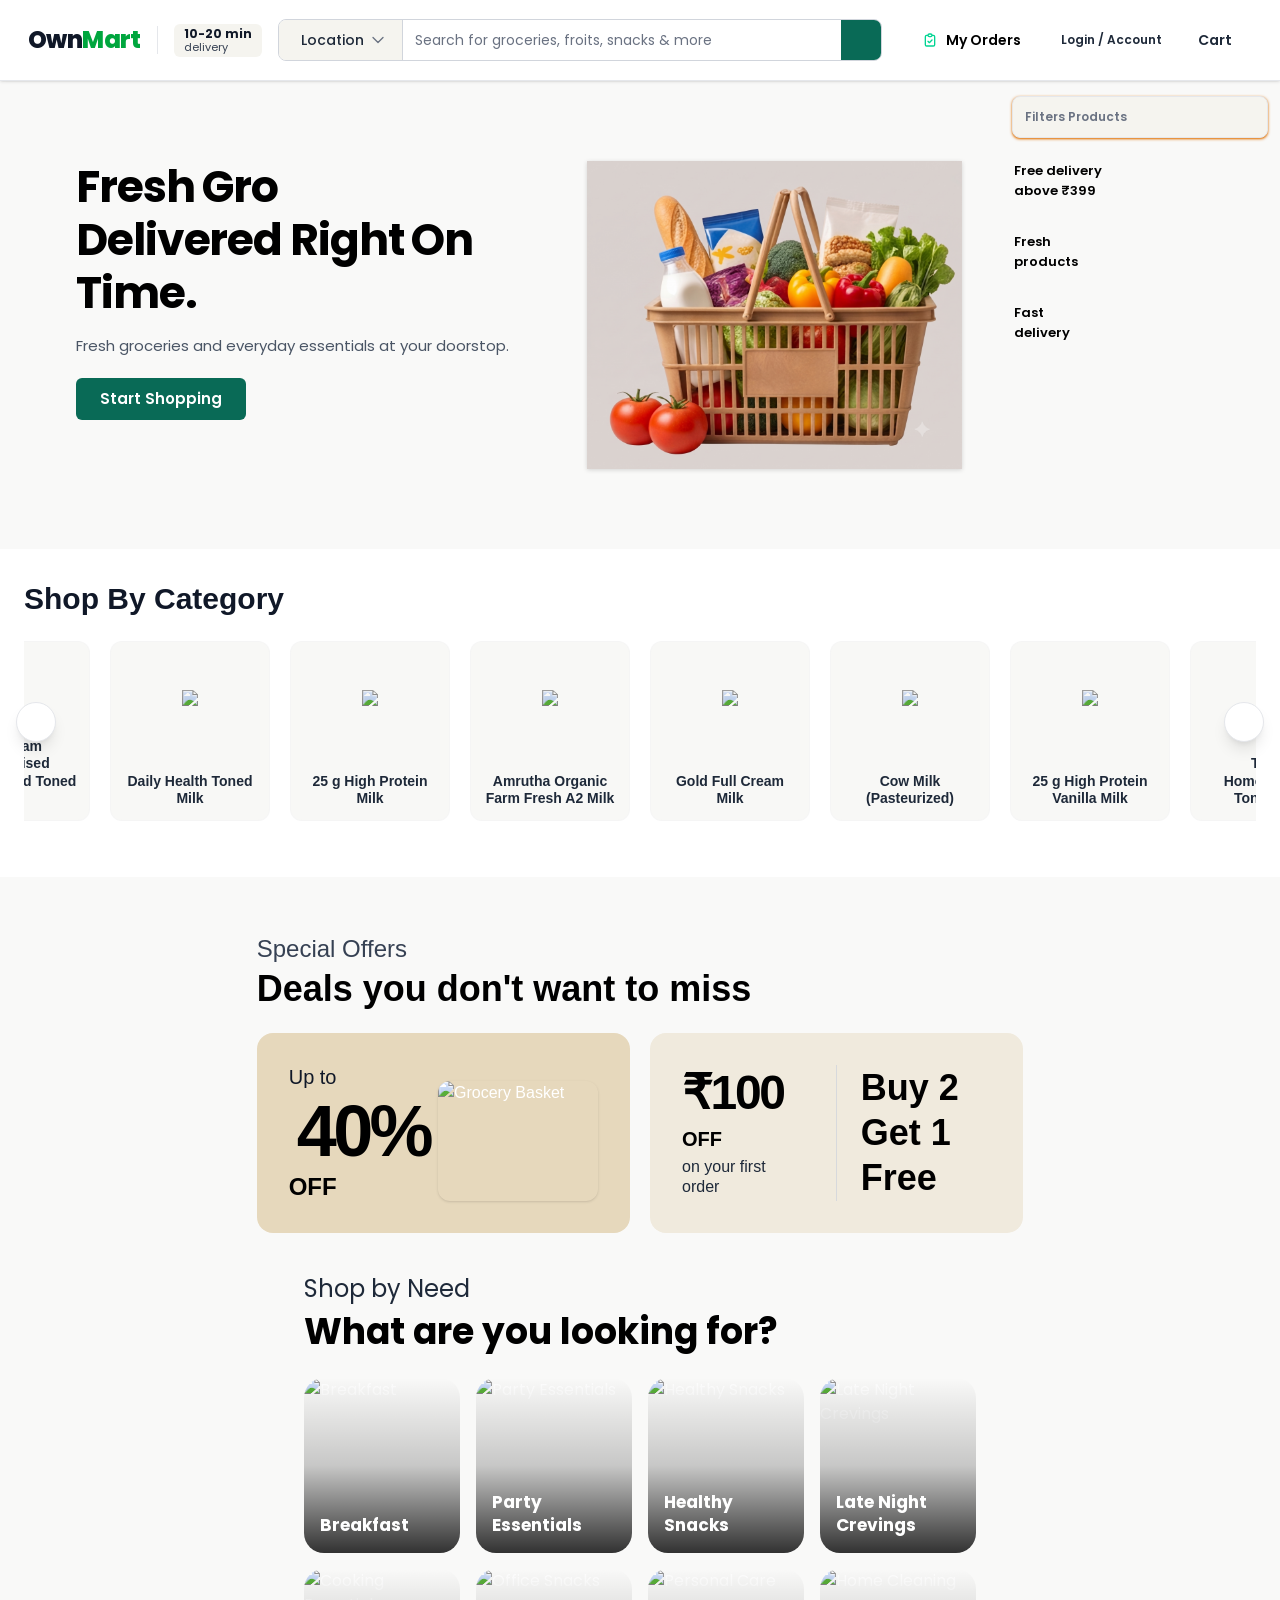
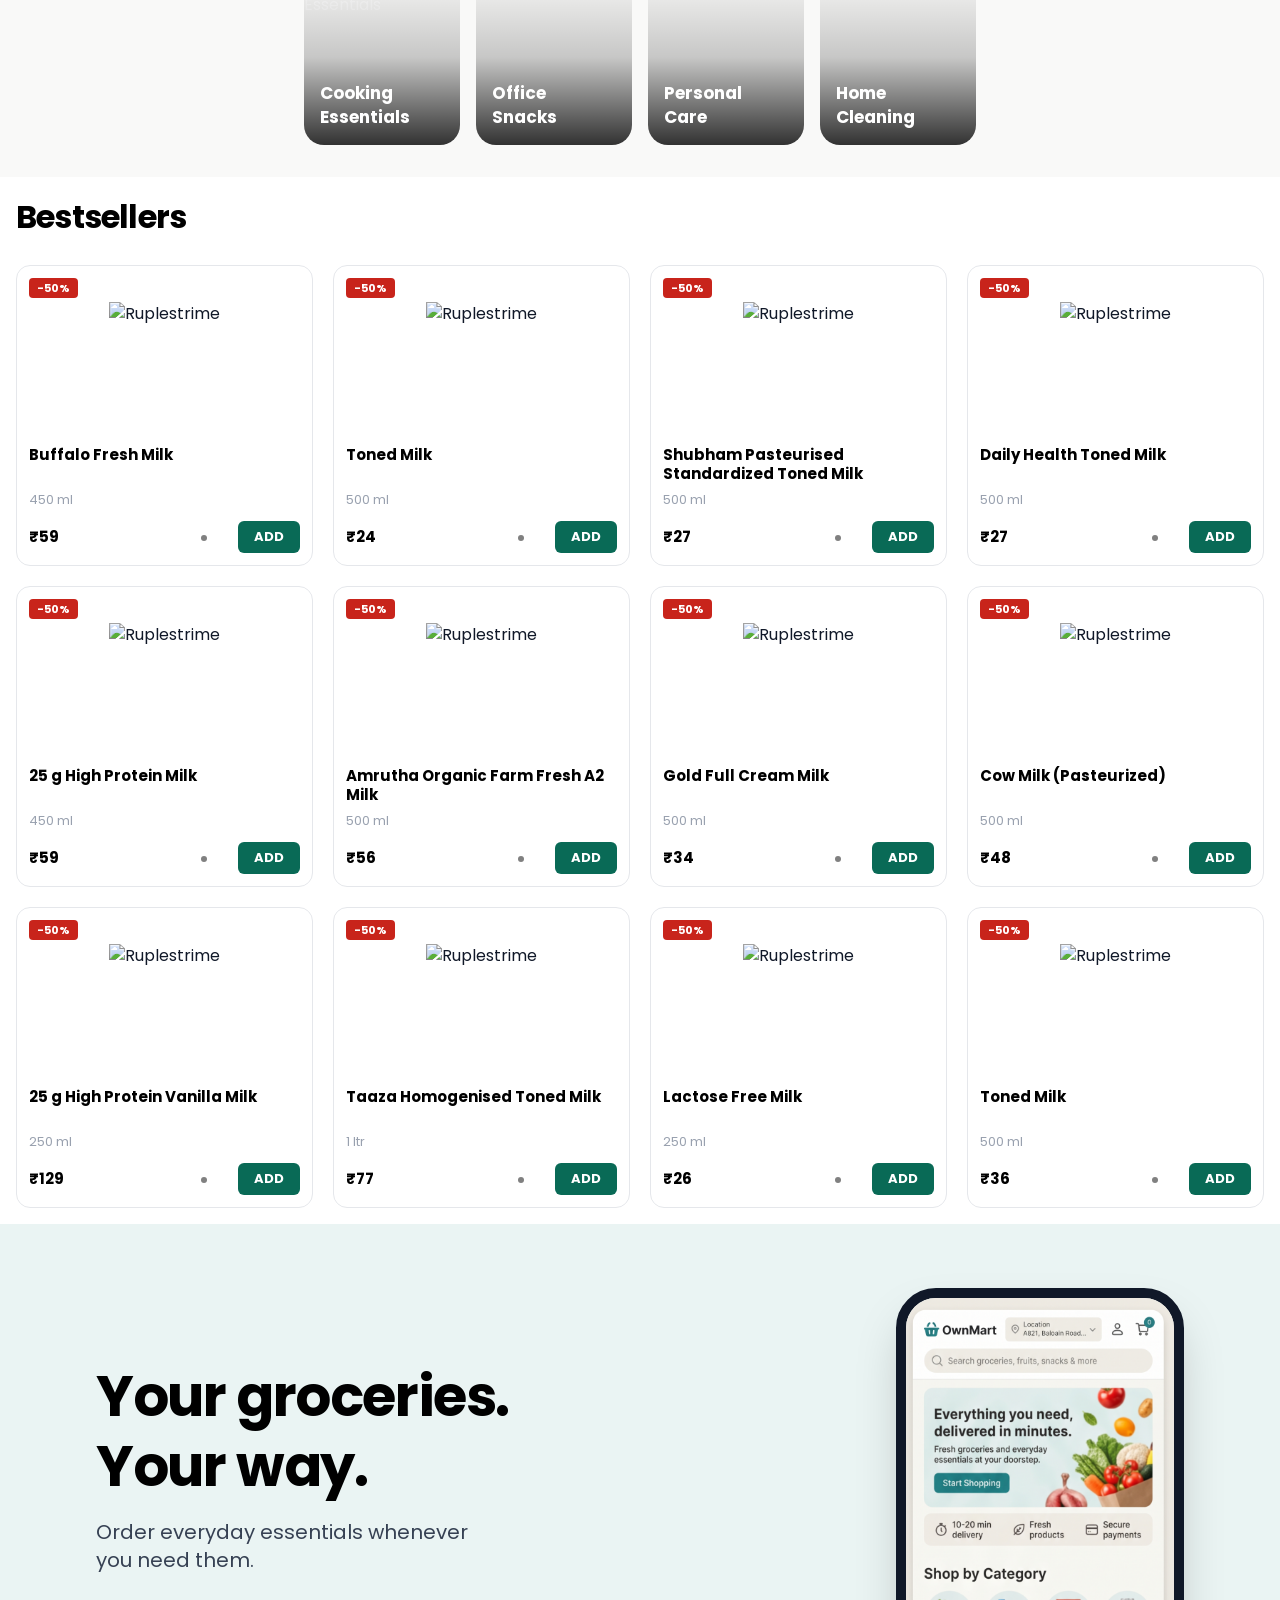
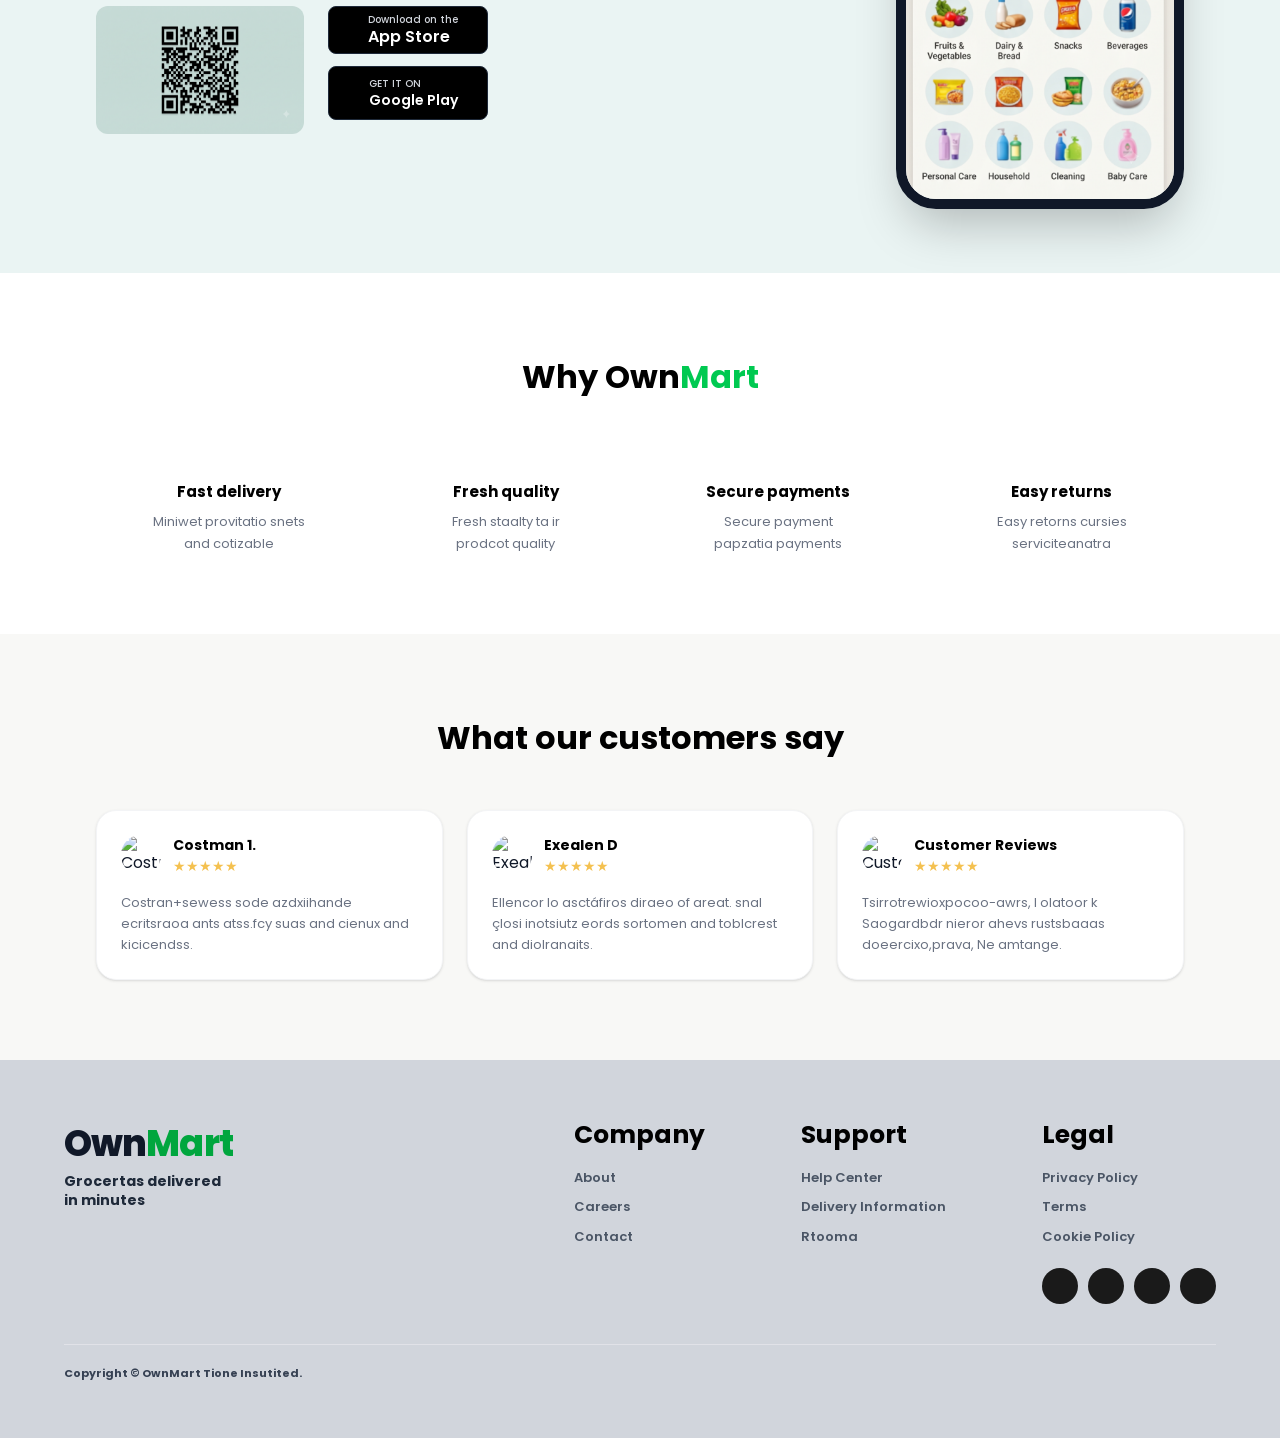
==== index.html @ 83299dfd "feat: Add wishlist functionality with persistent heart state" ====
<!doctype html>
<html lang="en">

<head>
  <meta charset="UTF-8" />
  <meta name="viewport" content="width=\, initial-scale=1.0" />
  <title>OwnMart</title>
  <link rel="stylesheet" href="src/css/output.css" />
  <link rel="stylesheet" href="src/css/style.css" />
  <script src="src/js/script.js" defer></script>
  <link
    href="https://fonts.googleapis.com/css?family=Poppins:100,100italic,200,200italic,300,300italic,regular,italic,500,500italic,600,600italic,700,700italic,800,800italic,900,900italic"
    rel="stylesheet" />
  <link rel="stylesheet" href="https://cdnjs.cloudflare.com/ajax/libs/font-awesome/7.3.1/css/all.min.css" />
</head>

<body class=" bg-black text-white font-['Poppins']">

  <div class="Loading bg-[#102334] hidden">
    <!-- Full-screen centered loading overlay with premium gradient background -->
    <div class="fixed inset-0 z-50 flex flex-col items-center justify-center">

      <!-- Animation Container -->
      <div class="relative flex items-center justify-center w-20 h-20 mb-5">

        <!-- Premium background track for the spinner with inner shadow -->
        <div class="absolute inset-0 border-4 border-green-200/50 rounded-full shadow-inner"></div>

        <!-- Spinning animated border with subtle drop shadow -->
        <div
          class="absolute inset-0 border-4 border-green-500 rounded-full border-t-transparent animate-spin shadow-sm">
        </div>

        <!-- FontIcon: Grocery Shopping Bag (Requires FontAwesome CDN) -->
        <i class="fa-solid fa-shopping-bag text-2xl text-green-600"></i>

      </div>

      <!-- Loading Text with smooth pulse effect -->
      <p class="text-green-400 text-sm font-semibold tracking-wider animate-pulse uppercase">
        Loading products...
      </p>
    </div>
  </div>
  <div class="secondBody">
    <nav class="sticky top-0 z-50">
      <div
        class="w-full bg-white border-b border-gray-200 px-2 md:px-5 md:py-4 py-2 flex flex-wrap  items-center justify-between gap-x-4 gap-y-3 text-gray-900 shadow-sm">
        <!-- Left Section: Logo & Delivery Info -->

        <div class="flex items-center gap-3 md:gap-4">
          <!-- Logo -->



          <a class="md:text-2xl text-md py-2 font-extrabold text-gray-900 tracking-tight flex items-center gap-2">
            <i class="fa-solid fa-leaf text-green-500"></i>
            <span>Own<span class="text-green-600">Mart</span></span>
          </a>


          <!-- Vertical Divider (Hidden on small screens) -->

          <div class="hidden md:block w-px h-7 bg-gray-200"></div>

          <!-- Delivery Info Badge (Hidden on small screens) -->

          <div class="hidden md:flex flex-col justify-center bg-[#f5f4ef] px-2.5 py-1 rounded-md">
            <span class="text-[12px] font-bold leading-none mb-0.5">10-20 min</span>

            <span class="text-[11px] text-gray-700 leading-none">delivery</span>
          </div>
        </div>

        <!-- Middle Section: Search Bar -->

        <div
          class="order-3 md:order-none w-full md:w-auto md:flex-1 max-w-2xl flex items-stretch h-[42px] border border-gray-300 rounded-lg overflow-hidden focus-within:border-[#096a56] transition-colors mx-auto">
          <!-- Location Dropdown -->

          <button
            class="bg-[#f5f4ef] px-3 md:px-4 flex items-center gap-1.5 border-r border-gray-300 hover:bg-[#eae9e4] transition-colors whitespace-nowrap">
            <i class="fa-solid fa-location-dot"></i>
            <span class="xl:inline hidden text-[13px] md:text-[14px] font-medium text-gray-800">Location</span>

            <svg class="w-4 h-4 text-gray-500" fill="none" stroke="currentColor" stroke-width="2" viewBox="0 0 24 24"
              xmlns="http://www.w3.org/2000/svg">
              <path stroke-linecap="round" stroke-linejoin="round" d="M19.5 8.25l-7.5 7.5-7.5-7.5"></path>
            </svg>
          </button>

          <!-- Search Input -->
          <form class="formBtn flex  w-full">
            <input type="text" placeholder="Search for groceries, froits, snacks & more"
              class="inputValue flex-1 px-3 w-full text-[13px] md:text-[14px] outline-none text-gray-800 placeholder-gray-500 overflow-hidden text-ellipsis whitespace-nowrap" />

            <button
              class="searchBtn bg-[#096a56] hover:bg-[#065041] px-4 md:px-5 flex items-center justify-center transition-colors">
              <i class="fa-solid fa-magnifying-glass text-white"></i>
            </button>
          </form>

          <!-- Search Button -->
        </div>

        <!-- Right Section: User Actions -->

        <div class="flex items-center gap-2.5 md:gap-4">


          <!-- My Orders Button -->
          <a href="order.html"
            class="flex items-center gap-2 md:px-6 px-0 py-1.5 rounded-lg  text-black hover:text-green-500 cursor-pointer transition-all group">
            <!-- Receipt / Order Checklist Icon -->
            <svg class="w-4 h-4 text-emerald-400 group-hover:scale-110 transition-transform" fill="none"
              stroke="currentColor" viewBox="0 0 24 24">
              <path stroke-linecap="round" stroke-linejoin="round" stroke-width="2"
                d="M9 5H7a2 2 0 00-2 2v12a2 2 0 002 2h10a2 2 0 002-2V7a2 2 0 00-2-2h-2M9 5a2 2 0 002 2h2a2 2 0 002-2M9 5a2 2 0 012-2h2a2 2 0 012 2m-6 9l2 2 4-4" />
            </svg>
            <span class="md:text-[14px] text-[12px] font-semibold whitespace-nowrap">My Orders</span>
          </a>
          <!-- Login / Account -->

          <a href="#" class="flex items-center gap-2">
            <span
              class="hidden xl:flex text-[12px] font-semibold text-gray-800 group-hover:text-[#096a56] transition-colors">Login
              /
              Account</span>
            <span>
              <i class="fa-regular fa-user"></i>
            </span>
          </a>

          <!-- Cart -->

          <a href="cart.html"
            class="flex items-center px-1 gap-2 hover:text-[#096a56] transition-colors cursor-pointer group">
            <div class="relative">
              <i class="fa-solid fa-cart-shopping "></i>

              <!-- Item Count Badge -->

              <span
                class="addToCart absolute -top-1.5 -left-1.5 text-[10px] font-bold w-[18px] h-[18px] rounded-full flex items-center justify-center"></span>
            </div>

            <span
              class="text-[14px] font-semibold text-gray-800 hidden sm:block group-hover:text-[#096a56] transition-colors">Cart</span>
          </a>
          <a href="wishlist.html"
            class="flex items-center px-1 gap-2 transition-colors cursor-pointer group text-white">
            <div class="relative">
              <i class="fa-solid fa-heart text-red-500 hover:text-red-400"></i>

              <!-- Item Count Badge -->


            </div>


          </a>

        </div>

        <!-- wishlist -->

      </div>
    </nav>
    <main>
      <!-- notification component -->
      <div role="alert" aria-live="polite"
        class="itemAddedToast fixed  animate-slide-up bottom-1 left-1/2 -translate-x-1/2 -translate-y-1/2  z-50 flex items-start p-4 bg-white border border-gray-100 shadow-xl rounded-xl border-l-4 border-l-red-500  w-96 transform transition-all duration-300 ease-out opacity-100 hidden">

        <!-- Info Icon -->
        <div class="flex-shrink-0">
          <i class="fa-solid fa-leaf text-green-500"></i>
        </div>

        <!-- Notification Content -->
        <div class="flex-1 ml-3">
          <h3 class="toastMessage text-sm font-semibold text-green-400"></h3>
          <p class="mt-1 text-sm text-gray-500">You can find this item in your cart.</p>
        </div>

      </div>


      <div class="bg-[#f9f9f8] w-full py-20 md:px-16 px-3">
        <div class="md:w-64 w-34 absolute right-3 md:top-24 z-10 top-36">
          <details class="group bg-[#F5F4EF]    shadow-amber-600 rounded-lg border border-gray-200 shadow-sm">

            <summary
              class="flex justify-between items-center p-3  font-semibold cursor-pointer list-none select-none [&::-webkit-details-marker]:hidden text-gray-500  text-xs">
              Filters Products <i
                class="fas fa-chevron-down text-gray-400 text-xs transition-transform group-open:rotate-180"></i>
            </summary>

            <div class="filteringDiv px-3 pb-3 border-t border-gray-100 flex flex-col gap-2.5 pt-3">
              <label class="flex items-center gap-2.5 text-sm text-gray-600 hover:text-gray-900 cursor-pointer"><input
                  type="checkbox" class="w-4 h-4 accent-green-600 cursor-pointer" value="cow" /> Cow Milk</label>
              <label class="flex items-center gap-2.5 text-sm text-gray-600 hover:text-gray-900 cursor-pointer"><input
                  type="checkbox" class="w-4 h-4 accent-green-600 cursor-pointer" value="Buffalo" /> Buffalo
                Milk</label>
              <label class="flex items-center gap-2.5 text-sm text-gray-600 hover:text-gray-900 cursor-pointer"><input
                  type="checkbox" class="w-4 h-4 accent-green-600 cursor-pointer" value="Toned" /> Toned
                Milk</label>
              <label class="flex items-center gap-2.5 text-sm text-gray-600 hover:text-gray-900 cursor-pointer"><input
                  type="checkbox" class="w-4 h-4 accent-green-600 cursor-pointer" value="Gold" /> Full Cream
                Milk</label>
              <label class="flex items-center gap-2.5 text-sm text-gray-600 hover:text-gray-900 cursor-pointer"><input
                  type="checkbox" class="w-4 h-4 accent-green-600 cursor-pointer" value="Protein" /> Protein
                Milk</label>

              <button
                class="text-xs text-green-600 font-semibold cursor-pointer text-left mt-1 pt-2 border-t border-gray-100">Clear
                Filters</button>
            </div>

          </details>
        </div>
        <div class="w-full flex flex-col md:flex-row gap-10 items-start ">
          <!-- Left Side: Text and Button -->
          <div class="md:w-[45%] pl-3">
            <h1 class="text-4xl md:text-[44px] mt-8 md:mt-0 font-bold leading-[1.20] text-black mb-4 tracking-tight">
              <span class="heading"></span><br />Delivered Right On Time.
            </h1>
            <p class="text-gray-600 text-[15px] mb-5">
              Fresh groceries and everyday essentials at your doorstop.
            </p>
            <button
              class="startShopBtn bg-[#096a56] hover:bg-[#065041] transition-colors text-white font-semibold text-[15px] px-6 py-2.5 rounded-md">
              Start Shopping
            </button>
          </div>

          <!-- Center: Image -->
          <div class="md:w-[35%] flex justify-center mx-auto relative">
            <img src="images/grocery=image.png" alt="Grocery Basket" class="w-full max-w-[420px] drop-shadow-sm" />
          </div>

          <!-- Right Side: Features -->
          <div class="md:w-[20%] flex md:flex-col flex-row gap-8 justify-center mx-auto">
            <!-- Feature 1 -->
            <div class="flex items-center gap-3 ">
              <i class="fa-solid fa-truck-fast text-green-800"></i>
              <p class="text-black font-semibold text-[13px]">
                Free delivery<br />above ₹399
              </p>
            </div>

            <!-- Feature 2 -->
            <div class="flex items-center gap-3">
              <i class="fa-regular fa-circle-check text-green-800"></i>
              <p class="text-black font-semibold text-[13px]">
                Fresh<br />products
              </p>
            </div>

            <!-- Feature 3 -->
            <div class="flex items-center gap-3">
              <i class="fa-solid fa-clock text-green-800"></i>
              <p class="text-black font-semibold text-[13px]">
                Fast<br />delivery
              </p>
            </div>
          </div>
        </div>
      </div>

      <div class="w-full mx-auto px-4 md:px-6 py-8 font-sans bg-white overflow-hidden">
        <h2 class="text-xl md:text-3xl font-bold text-gray-900 mb-6">
          Shop By Category
        </h2>

        <!-- Carousel Wrapper -->
        <div class="relative w-full">
          <!-- Left Arrow Button -->
          <button
            class="leftArrow absolute  left-0 md:-left-2 top-[40%] -translate-y-1/2 z-10 bg-white border border-gray-200 shadow-lg rounded-full w-9 h-9 md:w-10 md:h-10 sm:flex hidden items-center justify-center text-gray-800 hover:bg-gray-50">
            <i class="fa-solid fa-left-long"></i>
          </button>

          <!-- Responsive Horizontal Scroll Container -->
          <div class="cardContainer  gap-4 md:gap-5 overflow-x-auto pb-6 px-1 md:px-2 flex justify-center">
            <!-- Card 1 -->
          </div>

          <!-- Right Arrow Button -->
          <button
            class="rightArrow absolute right-0 md:-right-2 top-[40%] -translate-y-1/2 z-10 bg-white border border-gray-200 shadow-lg rounded-full w-9 h-9 md:w-10 md:h-10 sm:flex hidden items-center justify-center text-gray-800 hover:bg-gray-50 transition-colors">
            <i class="fa-solid fa-right-long"></i>
          </button>
        </div>
      </div>
      <div class="p-8 flex justify-center bg-[#f9f9f8] items-center flex-wrap">
        <div class="max-w-5xl mx-10 p-4 md:p-6 font-sans bg-[#f9f9f8]">
          <!-- Header Section -->
          <div class="mb-6">
            <p class="text-gray-700 text-lg md:text-2xl font-medium mb-1">
              Special Offers
            </p>
            <h2 class="text-2xl md:text-4xl font-bold text-black">
              Deals you don't want to miss
            </h2>
          </div>

          <!-- Cards Grid -->
          <div class="grid grid-cols-1 md:grid-cols-2 gap-5">
            <!-- Card 1: 40% OFF -->
            <div class="bg-[#e6d8bc] rounded-2xl p-6 md:p-8 flex items-center justify-between h-[200px]">
              <div class="flex flex-col justify-center">
                <span class="text-lg md:text-xl font-medium text-gray-900 mb-1">Up to</span>
                <span
                  class="text-2xl md:text-7xl font-bold text-black tracking-tighter leading-none mb-1 px-2">40%</span>
                <span class="text-xl md:text-2xl font-bold text-black">OFF</span>
              </div>

              <!-- Basket Image Placeholder -->
              <div class="w-32 md:w-40 h-full flex items-end justify-center">
                <!-- Aap apni transparent basket image ka URL yaha daal dena -->
                <img src="https://images.unsplash.com/photo-1542838132-92c53300491e?w=300&q=80" alt="Grocery Basket"
                  class="w-full h-[120px] object-cover rounded-xl shadow-sm" />
              </div>
            </div>

            <!-- Card 2: ₹100 OFF & Buy 2 Get 1 -->
            <div class="bg-[#f0eadd] rounded-2xl p-6 md:p-8 flex items-center h-[200px]">
              <!-- Left Side -->
              <div class="flex flex-col justify-center border-r border-gray-300/80 pr-6 w-1/2 h-full">
                <span class="text-4xl md:text-5xl font-bold text-black tracking-tighter leading-none">₹100</span>
                <span class="text-lg md:text-xl font-bold text-black mt-2">OFF</span>
                <span class="text-sm md:text-base text-gray-800 font-medium leading-tight mt-1">on your
                  first<br />order</span>
              </div>

              <!-- Right Side -->
              <div class="flex flex-col justify-center pl-6 w-1/2 h-full">
                <span class="text-2xl md:text-4xl font-bold text-black leading-tight">Buy 2</span>
                <span class="text-2xl md:text-4xl font-bold text-black leading-tight">Get 1</span>
                <span class="text-2xl md:text-4xl font-bold text-black leading-tight">Free</span>
              </div>
            </div>
          </div>
        </div>
        <div class="max-w-2xl w-full mt-4">
          <!-- Header Section -->
          <div class="mb-6">
            <p class="text-2xl text-gray-800 font-normal mb-1">Shop by Need</p>
            <h1 class="md:text-4xl text-2xl font-bold text-black leading-tight">
              What are you looking for?
            </h1>
          </div>
          <!-- Grid Section -->
          <div class="grid grid-cols-2 md:grid-cols-4 gap-4">
            <!-- Card 1 -->
            <div class="relative w-full aspect-[4/4.5] rounded-[1.25rem] overflow-hidden">
              <img src="https://images.unsplash.com/photo-1555126634-323283e090fa?auto=format&fit=crop&w=500&q=80"
                alt="Breakfast" class="w-full h-full object-cover" />
              <div class="absolute inset-0 bg-gradient-to-t from-black/80 via-black/20 to-transparent"></div>
              <div class="absolute bottom-4 left-4">
                <h3 class="text-white font-bold text-[17px] leading-snug">
                  Breakfast
                </h3>
              </div>
            </div>

            <!-- Card 2 -->
            <div class="relative w-full aspect-[4/4.5] rounded-[1.25rem] overflow-hidden">
              <img src="https://images.unsplash.com/photo-1504196606672-aef5c9cefc92?auto=format&fit=crop&w=500&q=80"
                alt="Party Essentials" class="w-full h-full object-cover" />
              <div class="absolute inset-0 bg-gradient-to-t from-black/80 via-black/20 to-transparent"></div>
              <div class="absolute bottom-4 left-4">
                <h3 class="text-white font-bold text-[17px] leading-snug">
                  Party<br />Essentials
                </h3>
              </div>
            </div>

            <!-- Card 3 -->
            <div class="relative w-full aspect-[4/4.5] rounded-[1.25rem] overflow-hidden">
              <img src="https://images.unsplash.com/photo-1604085792782-8d92f276d7d8?auto=format&fit=crop&w=500&q=80"
                alt="Healthy Snacks" class="w-full h-full object-cover" />
              <div class="absolute inset-0 bg-gradient-to-t from-black/80 via-black/20 to-transparent"></div>
              <div class="absolute bottom-4 left-4">
                <h3 class="text-white font-bold text-[17px] leading-snug">
                  Healthy<br />Snacks
                </h3>
              </div>
            </div>

            <!-- Card 4 -->
            <div class="relative w-full aspect-[4/4.5] rounded-[1.25rem] overflow-hidden">
              <img src="https://images.unsplash.com/photo-1568901346375-23c9450c58cd?auto=format&fit=crop&w=500&q=80"
                alt="Late Night Crevings" class="w-full h-full object-cover" />
              <div class="absolute inset-0 bg-gradient-to-t from-black/80 via-black/20 to-transparent"></div>
              <div class="absolute bottom-4 left-4">
                <h3 class="text-white font-bold text-[17px] leading-snug">
                  Late Night<br />Crevings
                </h3>
              </div>
            </div>

            <!-- Card 5 -->
            <div class="relative w-full aspect-[4/4.5] rounded-[1.25rem] overflow-hidden">
              <img src="https://images.unsplash.com/photo-1596040033229-a9821ebd058d?auto=format&fit=crop&w=500&q=80"
                alt="Cooking Essentials" class="w-full h-full object-cover" />
              <div class="absolute inset-0 bg-gradient-to-t from-black/80 via-black/20 to-transparent"></div>
              <div class="absolute bottom-4 left-4">
                <h3 class="text-white font-bold text-[17px] leading-snug">
                  Cooking<br />Essentials
                </h3>
              </div>
            </div>

            <!-- Card 6 -->
            <div class="relative w-full aspect-[4/4.5] rounded-[1.25rem] overflow-hidden">
              <img
                src="https://static.toiimg.com/thumb/imgsize-23456,msid-124086155,width-600,resizemode-4/roasted-makhana-is-a-light-but-powerful-snack.jpg"
                alt="Office Snacks" class="w-full h-full object-cover" />
              <div class="absolute inset-0 bg-gradient-to-t from-black/80 via-black/20 to-transparent"></div>
              <div class="absolute bottom-4 left-4">
                <h3 class="text-white font-bold text-[17px] leading-snug">
                  Office<br />Snacks
                </h3>
              </div>
            </div>

            <!-- Card 7 -->
            <div class="relative w-full aspect-[4/4.5] rounded-[1.25rem] overflow-hidden">
              <img src="https://images.unsplash.com/photo-1556228578-0d85b1a4d571?auto=format&fit=crop&w=500&q=80"
                alt="Personal Care" class="w-full h-full object-cover" />
              <div class="absolute inset-0 bg-gradient-to-t from-black/80 via-black/20 to-transparent"></div>
              <div class="absolute bottom-4 left-4">
                <h3 class="text-white font-bold text-[17px] leading-snug">
                  Personal<br />Care
                </h3>
              </div>
            </div>

            <!-- Card 8 -->
            <div class="relative w-full aspect-[4/4.5] rounded-[1.25rem] overflow-hidden">
              <img src="https://cdn.shopaccino.com/refresh/articles/blog-homecare-14-12-2022-691340_l.png?v=681"
                alt="Home Cleaning" class="w-full h-full object-cover" />
              <div class="absolute inset-0 bg-gradient-to-t from-black/80 via-black/20 to-transparent"></div>
              <div class="absolute bottom-4 left-4">
                <h3 class="text-white font-bold text-[17px] leading-snug">
                  Home<br />Cleaning
                </h3>
              </div>
            </div>
          </div>
        </div>
      </div>
      <div class="w-full p-4 text-gray-900 bg-white">
        <!-- Header -->
        <h2 class="text-[32px] font-bold text-black mb-6 tracking-tight">
          Bestsellers
        </h2>

        <!-- Cards Grid -->
        <div class="mainContainerTwo grid grid-cols-2 md:grid-cols-4 gap-5">
          <!-- Card 1 -->
          <!-- Card 2 -->
        </div>
      </div>

      <div class="text-gray-900 w-full">
        <!-- Hero Section -->
        <div
          class="bg-[#eaf4f3] py-16 px-6 lg:px-12 lg:px-24 flex flex-col md:flex-row items-center justify-between gap-12">
          <div class="md:w-1/2 flex flex-col justify-center text-center md:text-left">
            <h1 class="text-4xl md:text-5xl lg:text-[56px] font-bold leading-tight mb-4 text-black tracking-tight">
              Your groceries.<br />Your way.
            </h1>
            <p class="text-gray-700 mb-8 text-lg md:text-xl">
              Order everyday essentials whenever<br class="hidden md:block" />you need them.
            </p>

            <!-- QR Code and App Buttons Container -->
            <div class="flex flex-col sm:flex-row items-center md:items-start justify-center md:justify-start gap-6">
              <!-- QR Code -->
              <img src="images/QR-code (2).png" alt="Scan to download" class="w-32 md:w-52 h-32 rounded-xl" />

              <!-- App Buttons using FontAwesome -->
              <div class="flex flex-col gap-3 w-full sm:w-auto items-center sm:items-start">
                <!-- App Store Button -->
                <a href="#"
                  class="bg-black text-white flex items-center justify-center gap-2.5 px-4 py-2 rounded-lg w-[160px] hover:bg-gray-800 transition-colors border border-gray-800">
                  <i class="fa-brands fa-apple text-3xl"></i>
                  <div class="flex flex-col text-left">
                    <span class="text-[10px] font-medium leading-none mb-1 text-gray-300">Download on the</span>
                    <span class="text-[16px] font-semibold leading-none">App Store</span>
                  </div>
                </a>

                <!-- Google Play Button -->
                <a href="#"
                  class="bg-black text-white flex items-center justify-center gap-2.5 px-4 py-3 rounded-lg w-[160px] hover:bg-gray-800 transition-colors border border-gray-800">
                  <i class="fa-brands fa-google-play text-2xl"></i>
                  <div class="flex flex-col text-left">
                    <span class="text-[10px] font-medium leading-none mb-1 text-gray-300">GET IT ON</span>
                    <span class="text-[14px] font-semibold leading-none">Google Play</span>
                  </div>
                </a>
              </div>
            </div>
          </div>

          <div class="md:w-1/2 flex justify-center md:justify-end">
            <!-- Phone Mockup -->
            <img src="images/mobile-image.png" alt="SwiftCart App Interface"
              class="w-64 md:w-72 rounded-[2.5rem] shadow-2xl border-[10px] border-gray-900" />
          </div>
        </div>

        <!-- Features Section -->
        <div class="bg-white py-20 px-8 md:px-24 text-center">
          <h2 class="text-[32px] font-bold mb-16 text-black">Why Own<span class="text-green-500">Mart</span></h2>
          <div class="flex justify-around flex-wrap gap-8">
            <!-- Feature 1 -->
            <div class="flex flex-col items-center">
              <i class="fa-solid fa-bolt text-[#096a56] text-3xl mb-4"></i>
              <h3 class="font-bold text-black mb-2 text-[15px]">
                Fast delivery
              </h3>
              <p class="text-gray-500 text-[13px] leading-relaxed">
                Miniwet provitatio snets<br />and cotizable
              </p>
            </div>

            <!-- Feature 2 -->
            <div class="flex flex-col items-center">
              <i class="fa-solid fa-leaf text-[#096a56] text-3xl mb-4"></i>
              <h3 class="font-bold text-black mb-2 text-[15px]">
                Fresh quality
              </h3>
              <p class="text-gray-500 text-[13px] leading-relaxed">
                Fresh staalty ta ir<br />prodcot quality
              </p>
            </div>

            <!-- Feature 3 -->
            <div class="flex flex-col items-center">
              <i class="fa-regular fa-credit-card text-[#096a56] text-3xl mb-4"></i>
              <h3 class="font-bold text-black mb-2 text-[15px]">
                Secure payments
              </h3>
              <p class="text-gray-500 text-[13px] leading-relaxed">
                Secure payment<br />papzatia payments
              </p>
            </div>

            <!-- Feature 4 -->
            <div class="flex flex-col items-center">
              <i class="fa-solid fa-arrow-rotate-left text-[#096a56] text-3xl mb-4"></i>
              <h3 class="font-bold text-black mb-2 text-[15px]">
                Easy returns
              </h3>
              <p class="text-gray-500 text-[13px] leading-relaxed">
                Easy retorns cursies<br />serviciteanatra
              </p>
            </div>
          </div>
        </div>

        <!-- Testimonials Section -->
        <div class="bg-[#f8f8f6] py-20 px-8 md:px-24 text-center">
          <h2 class="text-[32px] font-bold mb-12 text-black">
            What our customers say
          </h2>
          <div class="grid grid-cols-1 md:grid-cols-2 lg:grid-cols-3 gap-6 mx-auto">
            <!-- Review Card 1 -->
            <div class="bg-white p-6 rounded-[20px] shadow-sm text-left flex flex-col border border-gray-100">
              <div class="flex items-center gap-3 mb-4">
                <img src="https://placehold.co/40x40/cccccc/ffffff?text=C" alt="Costman 1."
                  class="w-10 h-10 rounded-full" />
                <div>
                  <h4 class="font-bold text-[14px] text-black">Costman 1.</h4>
                  <div class="flex text-[#f4c150] text-sm">★★★★★</div>
                </div>
              </div>
              <p class="text-gray-500 text-[13px] leading-relaxed flex-grow">
                Costran+sewess sode azdxiihande ecritsraoa ants atss.fcy suas and cienux and kicicendss.
              </p>
            </div>

            <!-- Review Card 2 -->
            <div class="bg-white p-6 rounded-[20px] shadow-sm text-left flex flex-col border border-gray-100">
              <div class="flex items-center gap-3 mb-4">
                <img src="https://placehold.co/40x40/cccccc/ffffff?text=E" alt="Exealen D"
                  class="w-10 h-10 rounded-full" />
                <div>
                  <h4 class="font-bold text-[14px] text-black">Exealen D</h4>
                  <div class="flex text-[#f4c150] text-sm">★★★★★</div>
                </div>
              </div>
              <p class="text-gray-500 text-[13px] leading-relaxed flex-grow">
                Ellencor lo asctáfiros diraeo of areat. snal çlosi inotsiutz eords sortomen and toblcrest and
                diolranaits.
              </p>
            </div>

            <!-- Review Card 3 -->
            <div class="bg-white p-6 rounded-[20px] shadow-sm text-left flex flex-col border border-gray-100">
              <div class="flex items-center gap-3 mb-4">
                <img src="https://placehold.co/40x40/cccccc/ffffff?text=C" alt="Customer Reviews"
                  class="w-10 h-10 rounded-full" />
                <div>
                  <h4 class="font-bold text-[14px] text-black">Customer Reviews</h4>
                  <div class="flex text-[#f4c150] text-sm">★★★★★</div>
                </div>
              </div>
              <p class="text-gray-500 text-[13px] leading-relaxed flex-grow">
                Tsirrotrewioxpocoo-awrs, l olatoor k Saogardbdr nieror ahevs rustsbaaas doeercixo,prava, Ne amtange.
              </p>
            </div>
          </div>
        </div>
      </div>
    </main>
    <footer>
      <div class="bg-gray-300 w-full px-6 py-10 md:px-12 md:py-14 text-gray-800">
        <div class="max-w-6xl mx-auto flex flex-col md:flex-row flex-wrap gap-10 md:gap-16 justify-between">
          <!-- Left Section -->
          <div class="md:w-1/4">
            <h3 class="text-4xl py-2 font-extrabold text-gray-900 tracking-tight flex items-center gap-2">
              <span>Own<span class="text-green-600">Mart</span></span>
            </h3>
            <p class="text-[14px] font-bold text-gray-800 leading-snug">
              Grocertas delivered<br />in minutes
            </p>
          </div>

          <!-- Links Section -->
          <div class="flex-1 flex flex-wrap gap-10 justify-between md:justify-end md:gap-24">
            <!-- Company -->
            <div class="flex flex-col gap-2.5">
              <h3 class="font-bold text-black text-[25px] mb-1">Company</h3>
              <a href="#" class="text-[13px] font-semibold text-gray-600 hover:text-black transition-colors">About</a>
              <a href="#" class="text-[13px] font-semibold text-gray-600 hover:text-black transition-colors">Careers</a>
              <a href="#" class="text-[13px] font-semibold text-gray-600 hover:text-black transition-colors">Contact</a>
            </div>

            <!-- Support -->
            <div class="flex flex-col gap-2.5">
              <h3 class="font-bold text-black text-[25px] mb-1">Support</h3>
              <a href="#" class="text-[13px] font-semibold text-gray-600 hover:text-black transition-colors">Help
                Center</a>
              <a href="#" class="text-[13px] font-semibold text-gray-600 hover:text-black transition-colors">Delivery
                Information</a>
              <a href="#" class="text-[13px] font-semibold text-gray-600 hover:text-black transition-colors">Rtooma</a>
            </div>

            <!-- Legal -->
            <div class="flex flex-col gap-2.5">
              <h3 class="font-bold text-black text-[25px] mb-1">Legal</h3>
              <a href="#" class="text-[13px] font-semibold text-gray-600 hover:text-black transition-colors">Privacy
                Policy</a>
              <a href="#" class="text-[13px] font-semibold text-gray-600 hover:text-black transition-colors">Terms</a>
              <a href="#" class="text-[13px] font-semibold text-gray-600 hover:text-black transition-colors">Cookie
                Policy</a>

              <!-- Social Icons -->
              <div class="flex items-center gap-2.5 mt-3">
                <!-- LinkedIn (Blue) -->
                <a href="#"
                  class="w-9 h-9 flex items-center justify-center bg-[#1a1a1a] text-white rounded-full transition-all duration-300 hover:-translate-y-1 hover:bg-[#0A66C2] hover:shadow-lg">
                  <i class="fa-brands fa-linkedin text-sm"></i>
                </a>

                <!-- Instagram (Pink/Red) -->
                <a href="#"
                  class="w-9 h-9 flex items-center justify-center bg-[#1a1a1a] text-white rounded-full transition-all duration-300 hover:-translate-y-1 hover:bg-[#E4405F] hover:shadow-lg">
                  <i class="fa-brands fa-instagram text-sm"></i>
                </a>

                <!-- YouTube (Red) -->
                <a href="#"
                  class="w-9 h-9 flex items-center justify-center bg-[#1a1a1a] text-white rounded-full transition-all duration-300 hover:-translate-y-1 hover:bg-[#FF0000] hover:shadow-lg">
                  <i class="fa-brands fa-youtube text-sm"></i>
                </a>

                <!-- X / Twitter (Black) -->
                <a href="#"
                  class="w-9 h-9 flex items-center justify-center bg-[#1a1a1a] text-white rounded-full transition-all duration-300 hover:-translate-y-1 hover:bg-black hover:shadow-lg">
                  <i class="fa-brands fa-x-twitter text-sm"></i>
                </a>
              </div>
            </div>
          </div>
        </div>
        <!-- Bottom Border & Copyright -->
        <div class="max-w-6xl mx-auto mt-10 border-t border-gray-200/80 pt-5">
          <p class="text-[11px] font-bold text-gray-700">
            Copyright © OwnMart Tione Insutited.
          </p>
        </div>
      </div>
    </footer>
  </div>
</body>

</html>
---- src/css/style.css ----
@import "tailwindcss";



.class {
  @apply h-16 md:h-20 w-full flex items-center justify-center mt-1 mb-2 md:mb-3;
}

.imgClass {
  @apply lg:p-4 p-0 mix-blend-multiply;
}

.paragraph {
  @apply text-[12px] md:text-[14px] font-bold text-center text-gray-800 leading-tight mt-auto;
}

.innerContainer {
  @apply flex-shrink-0 w-[120px] md:w-[140px] lg:w-[160px] h-[140px] md:h-[160px] lg:h-[180px] bg-[#f8f8f6] rounded-xl flex flex-col items-center p-3 md:p-3 border border-gray-100/50 cursor-pointer hover:shadow-md transition-shadow snap-start;
}

.card {
  @apply border border-gray-200 rounded-[14px] p-3 flex flex-col relative bg-white;
}

.discount {
  @apply absolute top-3 left-3 bg-[#c8241b] text-white text-[11px] font-bold px-2 py-0.5 rounded;
}

.imageContainer {
  @apply h-32 flex items-center justify-center mt-6 mb-4;
}

.imgClassTwo {
  @apply h-full object-contain mix-blend-multiply bg-white;
}

.title {
  @apply font-bold text-[15px] leading-tight text-black mb-1 min-h-[40px];
}

.quantity {
  @apply text-gray-400 text-[13px] mb-3;
}

.bottom {
  @apply flex items-center justify-between mt-auto;
}

.buttonDiv {
  display: flex;
  gap: 12px;
  align-items: center;
}

.buttonDiv li {
  color: gray;

  font-size: large;
  cursor: pointer;
}

.price {
  @apply font-bold text-[15px] text-black;
}

.addButton {
  @apply bg-[#096a56] hover:bg-[#065041] transition-colors text-white text-[13px] font-bold px-4 py-1.5 rounded-md;
}

.bgGreen {
  @apply bg-[#096a56] text-white p-1 border flex border-white justify-center items-center;
}

.bodyClass {
  @apply flex items-center justify-center h-[90vh] text-2xl text-red-500;
}

.reloadBtn {
  @apply text-3xl pl-5 cursor-pointer;
}

.noResult {
  @apply text-2xl flex items-center font-bold text-black gap-2 justify-center mx-auto;
}

.productBtn {
  @apply p-4 w-full max-w-60 bg-green-600
}


@layer components {

  /* Main Card Container */
  .cart-item-card {
    @apply bg-white rounded-lg shadow-sm border border-gray-200 p-3 sm:p-5;
  }

  .cart-item-layout {
    @apply flex;
  }

  /* Image Section */
  .cart-img-wrapper {
    @apply flex-shrink-0 w-20 h-20 sm:w-28 sm:h-28 bg-gray-50 rounded-md overflow-hidden border border-gray-100 p-1 sm:p-2;
  }

  .cart-img {
    @apply w-full h-full object-cover rounded;
  }

  /* Details Section */
  .cart-details-wrapper {
    @apply flex-1 min-w-0 flex flex-col pl-3 sm:pl-4;
  }

  .cart-title {
    @apply text-sm sm:text-lg font-semibold text-gray-800 truncate hover:text-green-700 cursor-pointer;
  }

  /* Ratings */
  .cart-rating-wrapper {
    @apply flex items-center gap-1.5 sm:gap-2 mt-1;
  }

  .cart-rating-badge {
    @apply bg-green-600 text-white text-[10px] sm:text-[11px] font-bold px-1 sm:px-1.5 py-0.5 rounded flex items-center shadow-sm;
  }

  .cart-rating-text {
    @apply text-[11px] sm:text-xs text-gray-500 font-medium truncate;
  }

  /* Price */
  .cart-price-wrapper {
    @apply mt-1.5 sm:mt-2.5 flex items-end gap-1.5 sm:gap-2;
  }

  .cart-price-current {
    @apply text-base sm:text-xl font-bold text-gray-900 leading-none;
  }

  .cart-price-old {
    @apply text-xs sm:text-sm text-gray-500 line-through leading-none;
  }

  .cart-price-discount {
    @apply bg-[#e2f3da] text-[#000000] text-xs font-medium px-2.5 py-1 rounded;
  }

  /* Controls (Qty & Remove) */
  .cart-controls-wrapper {
    @apply flex items-center justify-between mt-3 sm:mt-4 pt-3 sm:pt-4 border-t border-gray-100;
  }

  .cart-qty-wrapper {
    @apply flex items-center border border-gray-300 rounded shadow-sm bg-white h-7 sm:h-9;
  }

  .cart-qty-btn {
    @apply w-7 sm:w-9 h-full flex items-center justify-center text-gray-600 hover:bg-gray-100 font-bold transition-colors focus:outline-none leading-none;
  }

  .cart-qty-input {
    @apply w-8 sm:w-10 h-full text-center text-xs sm:text-sm font-semibold text-gray-800 outline-none border-x border-gray-300 bg-gray-50 pointer-events-none;
  }

  .cart-remove-btn {
    @apply text-xs sm:text-sm font-semibold text-red-500 hover:text-red-600 uppercase tracking-wide transition-colors focus:outline-none;
  }
}

.mainDiv {
  @apply p-4 sm:p-6 flex flex-col sm:flex-row items-start sm:items-center gap-4 hover:bg-gray-50 transition
}

.mainDivImg {
  @apply w-20 h-20 rounded-lg object-cover border border-gray-200
}

.innerDivOne {
  @apply flex-1
}

.innerDivOne-h3 {
  @apply font-semibold text-gray-800 text-lg
}

.innerDivOne-p {
  @apply text-gray-500 text-sm mt-1
}

.innerDivTwo {
  @apply flex sm:flex-col justify-between w-full sm:w-auto items-center sm:items-end mt-2 sm:mt-0
}

.quantitySpan {
  @apply bg-gray-100 text-gray-700 px-3 py-1 rounded-md text-sm font-medium
}

.priceSpan {
  @apply font-bold text-gray-800 text-lg sm:mt-2
}





/* Card Container */
.order-card {
  background-color: #ffffff;
  border: 1px solid #f3f4f6;
  border-radius: 1rem;
  padding: 1.25rem;
  margin-top: 15px;
  transition: all 0.2s ease;
}

.details-link {
  cursor: pointer;
}

.order-card:hover {
  border-color: #e5e7eb;
  box-shadow: 0 10px 15px -3px rgba(0, 0, 0, 0.05);
}

/* Top Row: Order ID, Status, Amount */
.order-top-row {
  display: flex;
  flex-direction: column;
  justify-content: space-between;
  border-bottom: 1px solid #f9fafb;
  padding-bottom: 1rem;
  gap: 0.75rem;
}

@media (min-width: 640px) {
  .order-top-row {
    flex-direction: row;
    align-items: center;
  }
}

.order-top-left {
  display: flex;
  align-items: center;
  gap: 0.75rem;
}

.order-icon-box {
  width: 2.5rem;
  height: 2.5rem;
  border-radius: 0.75rem;
  background-color: #fffbeb;
  display: flex;
  align-items: center;
  justify-content: center;
  color: #d97706;
}

.order-meta-info {
  display: flex;
  align-items: center;
  gap: 0.5rem;
}

.order-id {
  font-weight: 700;
  color: #111827;
  font-size: 0.875rem;
}

.order-badge {
  background-color: #fffbeb;
  color: #b45309;
  font-size: 10px;
  font-weight: 700;
  padding: 0.125rem 0.5rem;
  border-radius: 0.25rem;
  border: 1px solid #fef3c7;
  display: inline-flex;
  align-items: center;
  gap: 0.25rem;
}

.pulse-dot {
  width: 0.375rem;
  height: 0.375rem;
  border-radius: 9999px;
  background-color: #f59e0b;
  animation: pulse 2s cubic-bezier(0.4, 0, 0.6, 1) infinite;
}

@keyframes pulse {

  0%,
  100% {
    opacity: 1;
  }

  50% {
    opacity: 0.5;
  }
}

.order-time {
  font-size: 0.75rem;
  color: #9ca3af;
  margin-top: 0.125rem;
}

.order-top-right {
  text-align: left;
}

@media (min-width: 640px) {
  .order-top-right {
    text-align: right;
  }
}

.amount-label {
  font-size: 0.75rem;
  color: #9ca3af;
  display: block;
}

.amount-val {
  font-size: 1rem;
  font-weight: 800;
  color: #111827;
}

/* Middle Row: Items & Delivery Agent */
.order-mid-row {
  padding-top: 1rem;
  padding-bottom: 1rem;
  display: flex;
  flex-direction: column;
  justify-content: space-between;
  gap: 1rem;
}

@media (min-width: 768px) {
  .order-mid-row {
    flex-direction: row;
    align-items: center;
  }
}

.order-items-wrap {
  display: flex;
  align-items: center;
  gap: 0.75rem;
}

.item-thumb-box {
  position: relative;
  display: flex;
  gap: 5px;
}

.item-img {
  width: 3.5rem;
  height: 3.5rem;
  object-fit: cover;
  border-radius: 0.75rem;
  border: 1px solid #f3f4f6;
  background-color: #f9fafb;
}

.item-hover-title {
  position: absolute;
  inset: 0;
  background-color: rgba(0, 0, 0, 0.4);
  opacity: 0;
  border-radius: 0.75rem;
  display: flex;
  align-items: center;
  justify-content: center;
  font-size: 10px;
  color: #ffffff;
  font-weight: 500;
  transition: all 0.2s ease;
}

.item-thumb-box:hover .item-hover-title {
  opacity: 1;
}

.order-agent-info {
  font-size: 0.75rem;
}

@media (min-width: 768px) {
  .order-agent-info {
    text-align: right;
  }
}

.items-count {
  font-weight: 500;
  color: #111827;
}

.agent-name {
  color: #9ca3af;
  margin-top: 0.125rem;
}

/* Bottom Row: Notification & View Details */
.order-bottom-row {
  padding-top: 0.75rem;
  border-top: 1px solid #f9fafb;
  display: flex;
  align-items: center;
  justify-content: space-between;
  font-size: 0.75rem;
}

.delivery-slot-text {
  color: #6b7280;
  font-weight: 500;
}

.bell-icon {
  color: #f59e0b;
  margin-right: 0.375rem;
}

.details-link {
  font-weight: 700;
  color: #16a34a;
  text-decoration: none;
}

.details-link:hover {
  color: #15803d;
  text-decoration: underline;
}

.arrow-icon {
  font-size: 10px;
  margin-left: 0.25rem;
}


/* Card Container */
.wishlist-card {
  background-color: #ffffff;
  color: #000000;
  border: 1px solid #232323;
  width: 100%;
  max-width: 250px;
  height: 100%;
  min-height: 200px;
  border-radius: 16px;
  padding: 14px;
  display: flex;
  flex-direction: column;
  justify-content: space-between;
  box-sizing: border-box;
  font-family: sans-serif;
  transition: border-color 0.2s ease;
}

.wishlist-card:hover {
  border-color: #3f3f46;
}

/* Top Row */
.wishlist-top-row {
  display: flex;
  align-items: center;
  justify-content: space-between;
}

/* Discount Badge */
.wishlist-discount-badge {
  background-color: #dc2626;
  color: #ffffff;
  font-size: 11px;
  font-weight: 700;
  padding: 2px 8px;
  border-radius: 6px;
  display: inline-block;
}

/* Product Image Box */
.wishlist-image-box {
  height: 112px;
  display: flex;
  align-items: center;
  justify-content: center;
  margin: 8px 0;
}

.wishlist-product-img {
  max-height: 100%;
  max-width: 100%;
  object-fit: contain;
}

/* Product Details */
.wishlist-details {
  display: flex;
  flex-direction: column;
}

.wishlist-title {
  color: #000000;
  font-size: 16px;
  font-weight: 700;
  line-height: 1.25;
  margin: 0;
}

.wishlist-quantity {
  color: #a1a1aa;
  font-size: 12px;
  margin: 4px 0 0 0;
}

/* Bottom Row */
.wishlist-bottom-row {
  display: flex;
  align-items: center;
  justify-content: space-between;
  gap: 8px;
  margin-top: 12px;
}

.wishlist-price {
  color: #000000;
  font-weight: 700;
  font-size: 14px;
}

/* Buttons Container */
.wishlist-actions {
  display: flex;
  align-items: center;
  gap: 4px;
}

/* ADD Button */
.wishlist-btn-add {
  background-color: #0f6b4d;
  color: #ffffff;
  font-size: 10px;
  font-weight: 700;
  text-transform: uppercase;
  padding: 6px 8px;
  border-radius: 8px;
  border: none;
  cursor: pointer;
  transition: background-color 0.2s ease;
}

.wishlist-btn-add:hover {
  background-color: #12805c;
}

/* REMOVE Button */
.wishlist-btn-remove {
  background-color: #dc2626;
  color: #ffffff;
  font-size: 10px;
  font-weight: 700;
  text-transform: uppercase;
  padding: 6px 8px;
  border-radius: 8px;
  border: none;
  cursor: pointer;
  transition: background-color 0.2s ease;
}

.wishlist-btn-remove:hover {
  background-color: #ef4444;
}

/* Responsive Media Query (md: 768px) */
@media (min-width: 768px) {
  .wishlist-price {
    font-size: 18px;
  }

  .wishlist-btn-add,
  .wishlist-btn-remove {
    font-size: 12px;
  }
}

/* keyFrames */

@keyframes slideUp {
  from {
    transform: translateY(30px);
    opacity: 0;
  }

  to {
    transform: translateY(0);
    opacity: 1;
  }
}

.animate-slide-up {
  animation: slideUp 0.4s ease-out forwards;
}

.animate-fade-in {
  opacity: 0;
  animation: fadeIn 0.4s ease-out forwards;
}

@keyframes fadeIn {
  from {
    opacity: 0;
  }

  to {
    opacity: 1;
  }
}


.animate-draw-check path {
  /* Path ki total length ke barabar dasharray set kiya hai */
  stroke-dasharray: 50;
  stroke-dashoffset: 50;
  /* Start mein path chupa rahega */
  /* 0.3s ke delay ke baad draw hona start hoga */
  animation: drawCheck 0.6s cubic-bezier(0.4, 0, 0.2, 1) 0.3s forwards;
}

@keyframes drawCheck {
  to {
    stroke-dashoffset: 0;

  }
}

@keyframes slide-right {
  from {
    transform: translateX(100%);
    opacity: 0;
  }

  to {
    transform: translateX(0);
    opacity: 1;
  }
}

.animate-slide-right {
  animation: slide-right 0.4s ease-out forwards;
}

::-webkit-scrollbar {
  height: 1px;
}

::-webkit-scrollbar-track {
  background: #c0b6b6;
}

::-webkit-scrollbar-thumb {
  background: #b9dcbc;
  border-radius: 10px;
}
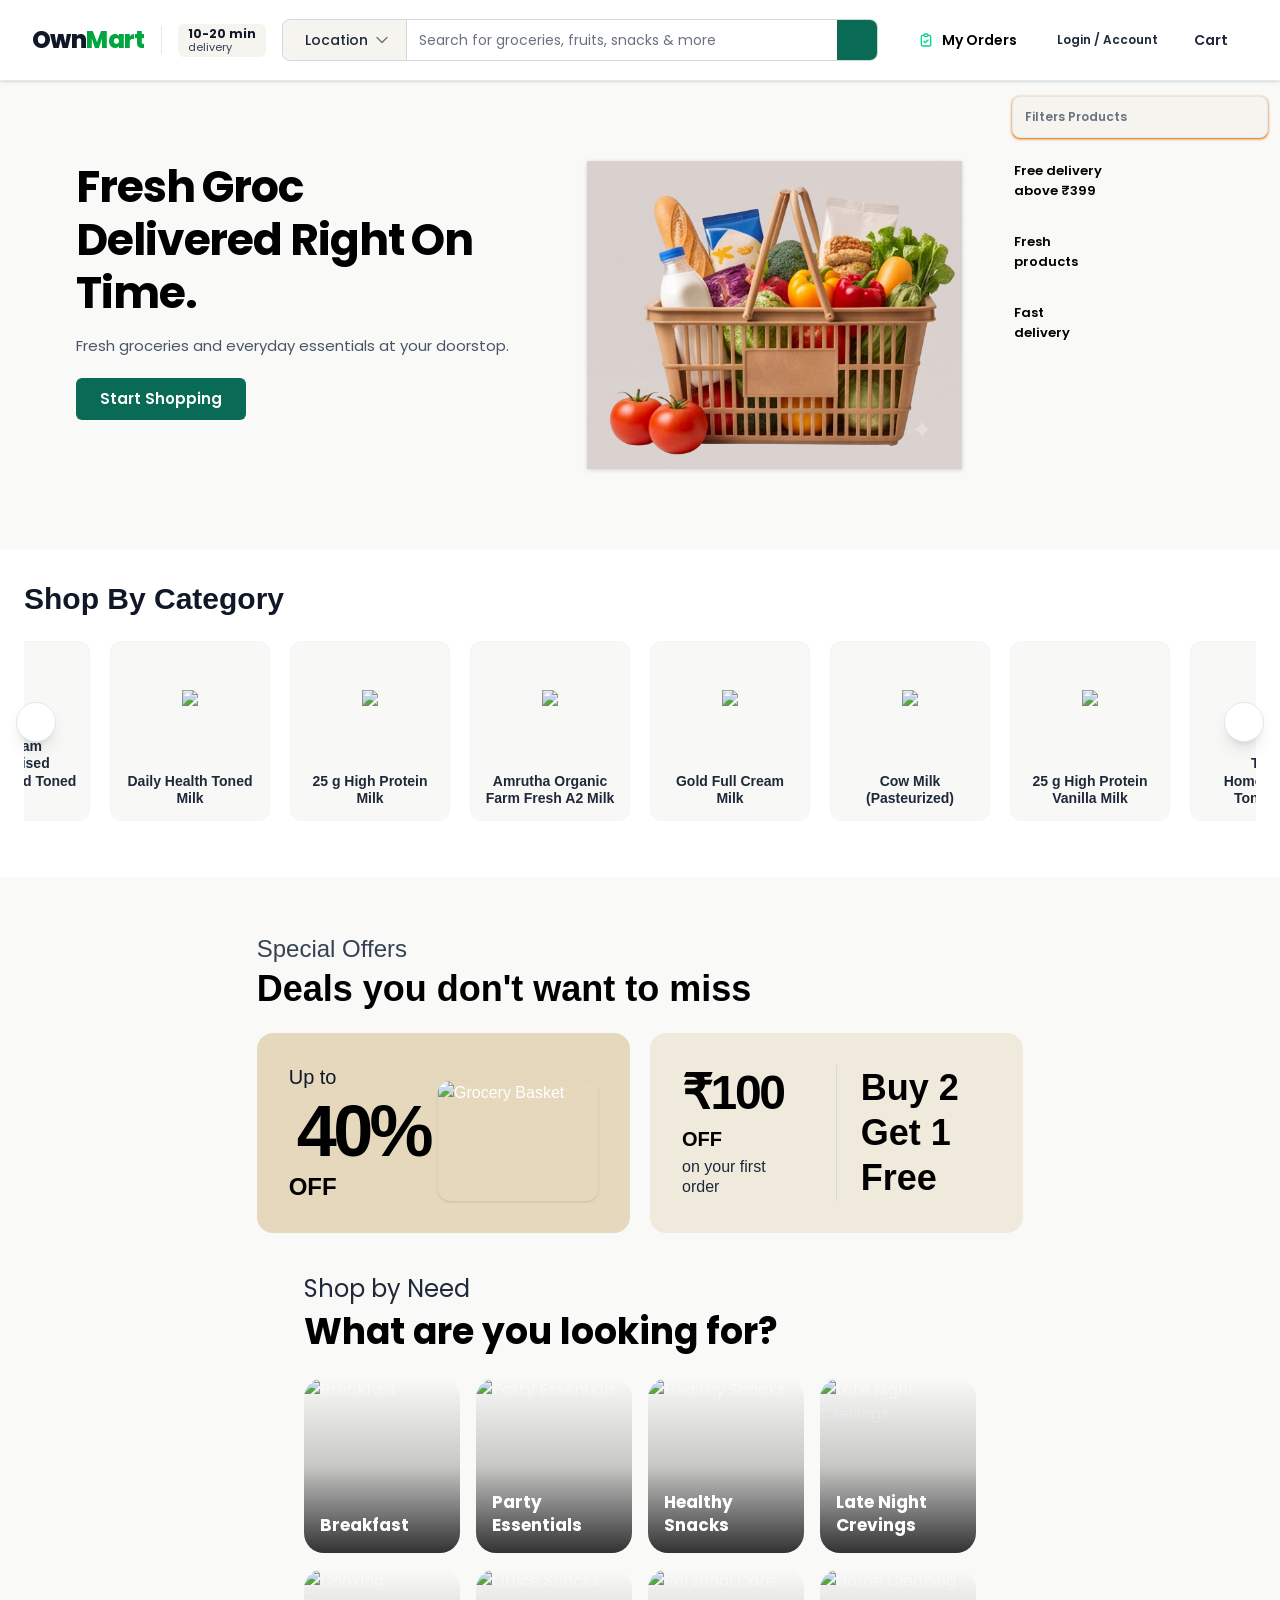
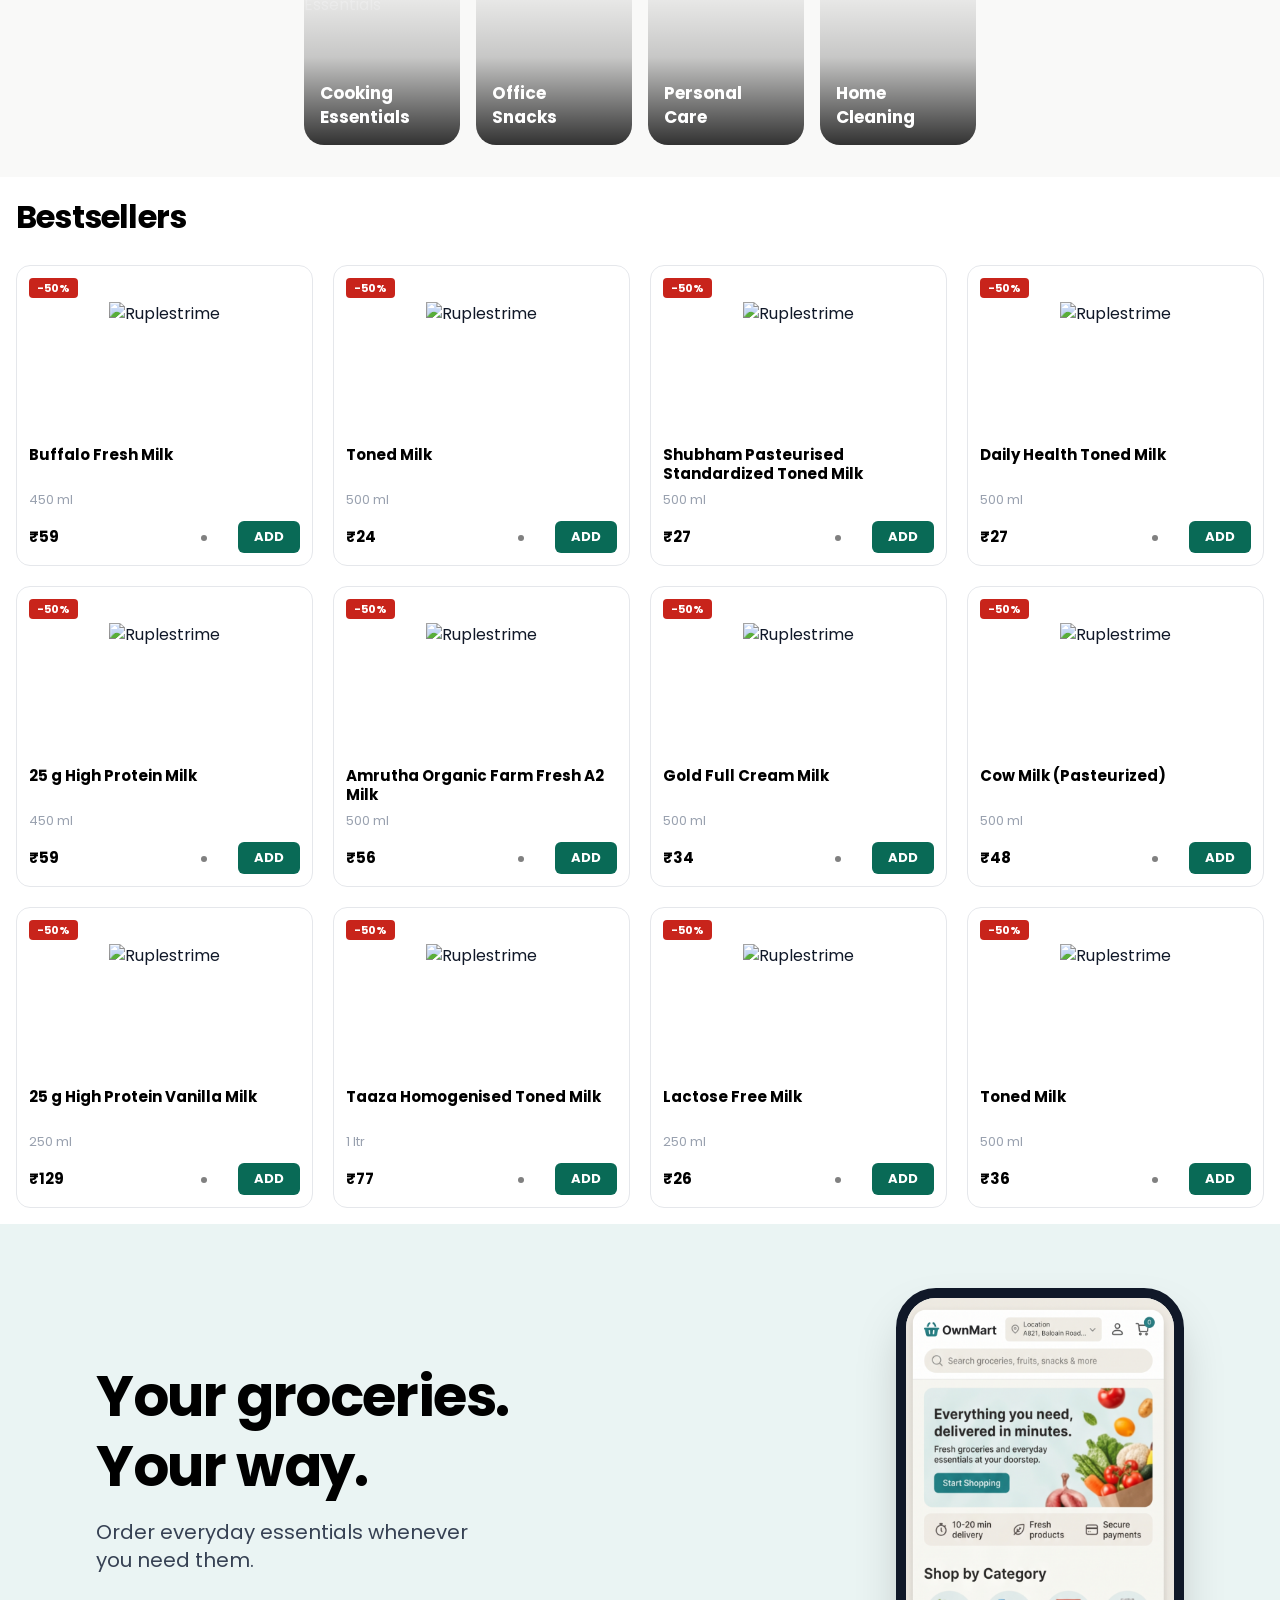
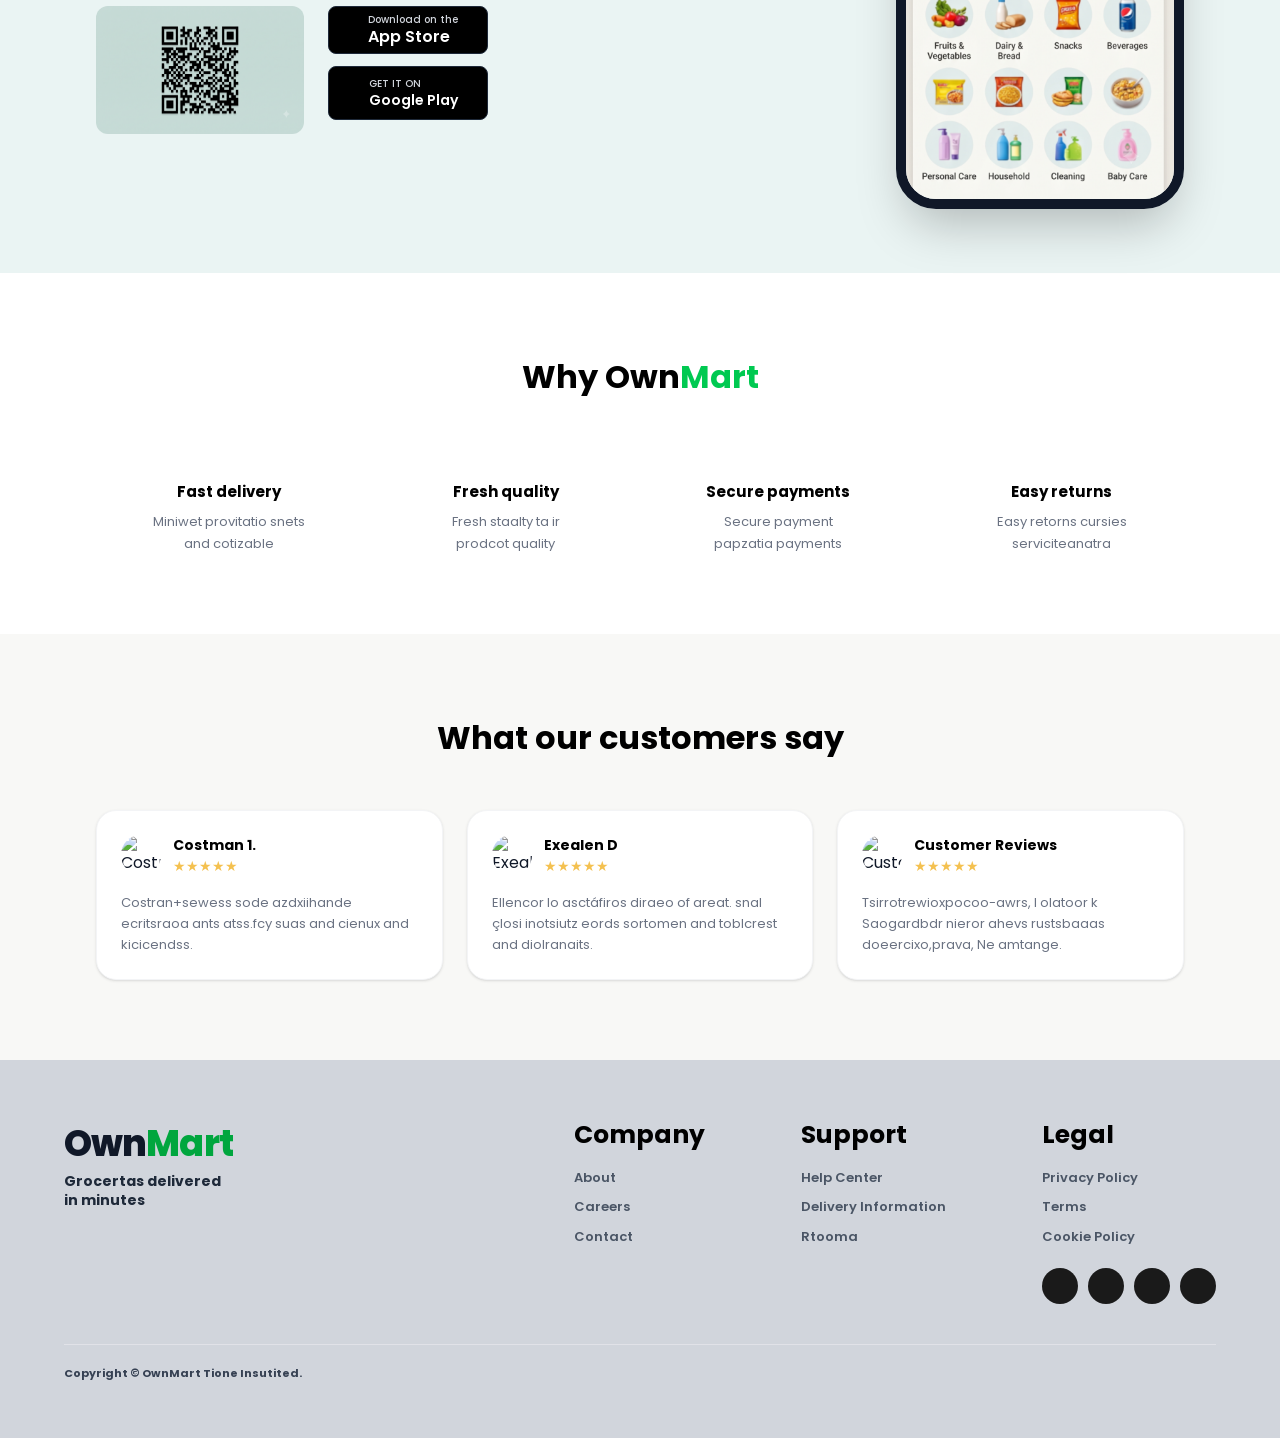
==== commit 25c1b6c7: "fix: Improve navbar responsive layout at large breakpoint" ====
--- a/index.html
+++ b/index.html
@@ -45,44 +45,32 @@
   <div class="secondBody">
     <nav class="sticky top-0 z-50">
       <div
-        class="w-full bg-white border-b border-gray-200 px-2 md:px-5 md:py-4 py-2 flex flex-wrap  items-center justify-between gap-x-4 gap-y-3 text-gray-900 shadow-sm">
+        class="w-full bg-white border-b border-gray-200 px-2 md:px-6 md:py-4 py-2 flex flex-wrap items-center justify-between gap-x-4 gap-y-3 text-gray-900 shadow-sm">
+
         <!-- Left Section: Logo & Delivery Info -->
-
         <div class="flex items-center gap-3 md:gap-4">
-          <!-- Logo -->
-
-
-
           <a class="md:text-2xl text-md py-2 font-extrabold text-gray-900 tracking-tight flex items-center gap-2">
             <i class="fa-solid fa-leaf text-green-500"></i>
             <span>Own<span class="text-green-600">Mart</span></span>
           </a>
 
-
-          <!-- Vertical Divider (Hidden on small screens) -->
-
           <div class="hidden md:block w-px h-7 bg-gray-200"></div>
-
-          <!-- Delivery Info Badge (Hidden on small screens) -->
 
           <div class="hidden md:flex flex-col justify-center bg-[#f5f4ef] px-2.5 py-1 rounded-md">
             <span class="text-[12px] font-bold leading-none mb-0.5">10-20 min</span>
-
             <span class="text-[11px] text-gray-700 leading-none">delivery</span>
           </div>
         </div>
 
-        <!-- Middle Section: Search Bar -->
-
+        <!-- Middle Section: Search Bar (Fixed for lg wrap) -->
         <div
-          class="order-3 md:order-none w-full md:w-auto md:flex-1 max-w-2xl flex items-stretch h-[42px] border border-gray-300 rounded-lg overflow-hidden focus-within:border-[#096a56] transition-colors mx-auto">
+          class="order-3 lg:order-none w-full lg:w-auto lg:flex-1 max-w-4xl flex items-stretch h-[42px] border border-gray-300 rounded-lg overflow-hidden focus-within:border-[#096a56] transition-colors mx-auto">
+
           <!-- Location Dropdown -->
-
           <button
             class="bg-[#f5f4ef] px-3 md:px-4 flex items-center gap-1.5 border-r border-gray-300 hover:bg-[#eae9e4] transition-colors whitespace-nowrap">
             <i class="fa-solid fa-location-dot"></i>
             <span class="xl:inline hidden text-[13px] md:text-[14px] font-medium text-gray-800">Location</span>
-
             <svg class="w-4 h-4 text-gray-500" fill="none" stroke="currentColor" stroke-width="2" viewBox="0 0 24 24"
               xmlns="http://www.w3.org/2000/svg">
               <path stroke-linecap="round" stroke-linejoin="round" d="M19.5 8.25l-7.5 7.5-7.5-7.5"></path>
@@ -90,8 +78,8 @@
           </button>
 
           <!-- Search Input -->
-          <form class="formBtn flex  w-full">
-            <input type="text" placeholder="Search for groceries, froits, snacks & more"
+          <form class="formBtn flex w-full">
+            <input type="text" placeholder="Search for groceries, fruits, snacks & more"
               class="inputValue flex-1 px-3 w-full text-[13px] md:text-[14px] outline-none text-gray-800 placeholder-gray-500 overflow-hidden text-ellipsis whitespace-nowrap" />
 
             <button
@@ -99,19 +87,13 @@
               <i class="fa-solid fa-magnifying-glass text-white"></i>
             </button>
           </form>
-
-          <!-- Search Button -->
         </div>
 
         <!-- Right Section: User Actions -->
-
         <div class="flex items-center gap-2.5 md:gap-4">
-
-
           <!-- My Orders Button -->
           <a href="order.html"
-            class="flex items-center gap-2 md:px-6 px-0 py-1.5 rounded-lg  text-black hover:text-green-500 cursor-pointer transition-all group">
-            <!-- Receipt / Order Checklist Icon -->
+            class="flex items-center gap-2 md:px-6 px-0 py-1.5 rounded-lg text-black hover:text-green-500 cursor-pointer transition-all group">
             <svg class="w-4 h-4 text-emerald-400 group-hover:scale-110 transition-transform" fill="none"
               stroke="currentColor" viewBox="0 0 24 24">
               <path stroke-linecap="round" stroke-linejoin="round" stroke-width="2"
@@ -119,50 +101,37 @@
             </svg>
             <span class="md:text-[14px] text-[12px] font-semibold whitespace-nowrap">My Orders</span>
           </a>
+
           <!-- Login / Account -->
-
-          <a href="#" class="flex items-center gap-2">
+          <a href="#" class="flex items-center gap-2 group">
             <span
               class="hidden xl:flex text-[12px] font-semibold text-gray-800 group-hover:text-[#096a56] transition-colors">Login
-              /
-              Account</span>
+              / Account</span>
             <span>
               <i class="fa-regular fa-user"></i>
             </span>
           </a>
 
           <!-- Cart -->
-
           <a href="cart.html"
             class="flex items-center px-1 gap-2 hover:text-[#096a56] transition-colors cursor-pointer group">
             <div class="relative">
-              <i class="fa-solid fa-cart-shopping "></i>
-
-              <!-- Item Count Badge -->
-
+              <i class="fa-solid fa-cart-shopping"></i>
               <span
                 class="addToCart absolute -top-1.5 -left-1.5 text-[10px] font-bold w-[18px] h-[18px] rounded-full flex items-center justify-center"></span>
             </div>
-
             <span
               class="text-[14px] font-semibold text-gray-800 hidden sm:block group-hover:text-[#096a56] transition-colors">Cart</span>
           </a>
+
+          <!-- Wishlist -->
           <a href="wishlist.html"
             class="flex items-center px-1 gap-2 transition-colors cursor-pointer group text-white">
             <div class="relative">
               <i class="fa-solid fa-heart text-red-500 hover:text-red-400"></i>
-
-              <!-- Item Count Badge -->
-
-
-            </div>
-
-
+            </div>
           </a>
-
-        </div>
-
-        <!-- wishlist -->
+        </div>
 
       </div>
     </nav>
@@ -186,7 +155,7 @@
 
 
       <div class="bg-[#f9f9f8] w-full py-20 md:px-16 px-3">
-        <div class="md:w-64 w-34 absolute right-3 md:top-24 z-10 top-36">
+        <div class="md:w-64 w-34 absolute right-3 lg:top-24 z-10 top-36">
           <details class="group bg-[#F5F4EF]    shadow-amber-600 rounded-lg border border-gray-200 shadow-sm">
 
             <summary
@@ -221,7 +190,7 @@
         <div class="w-full flex flex-col md:flex-row gap-10 items-start ">
           <!-- Left Side: Text and Button -->
           <div class="md:w-[45%] pl-3">
-            <h1 class="text-4xl md:text-[44px] mt-8 md:mt-0 font-bold leading-[1.20] text-black mb-4 tracking-tight">
+            <h1 class="text-3xl lg:text-[44px] mt-8 md:mt-0 font-bold leading-[1.20] text-black mb-4 tracking-tight">
               <span class="heading"></span><br />Delivered Right On Time.
             </h1>
             <p class="text-gray-600 text-[15px] mb-5">
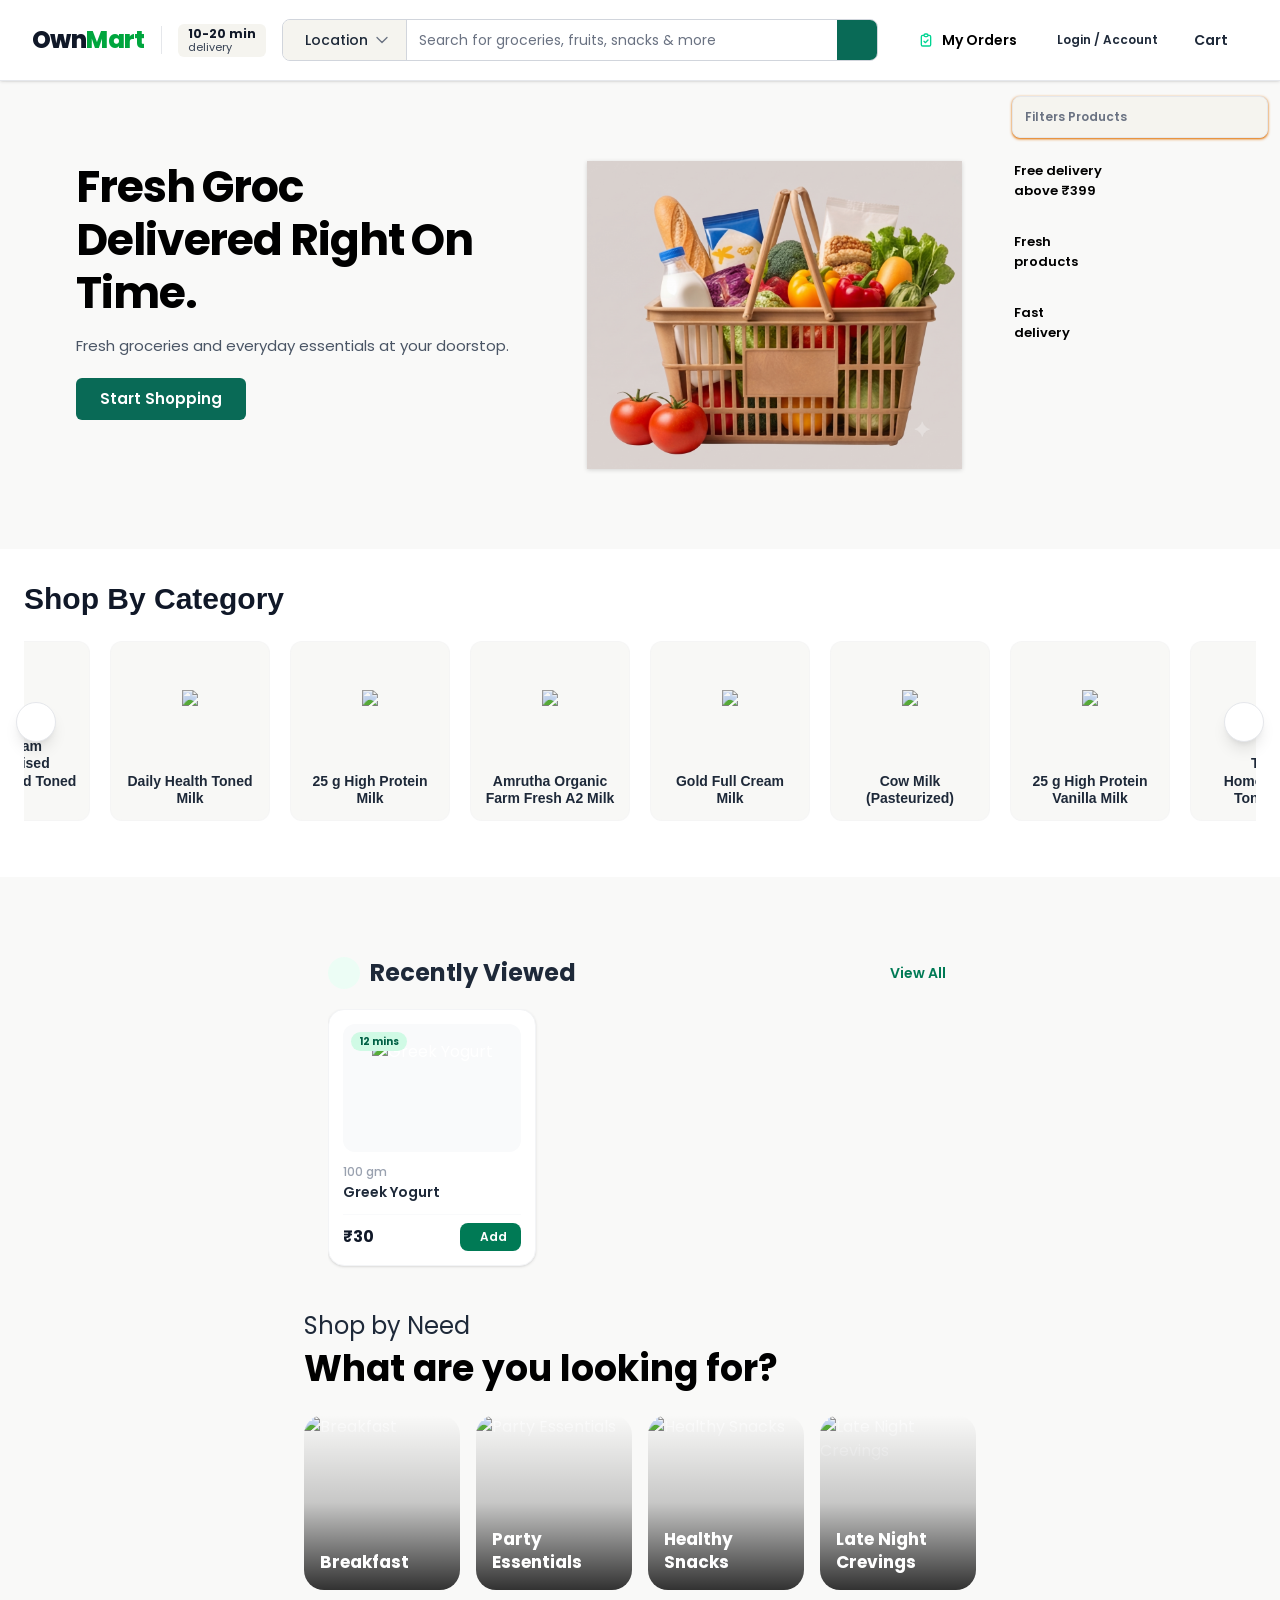
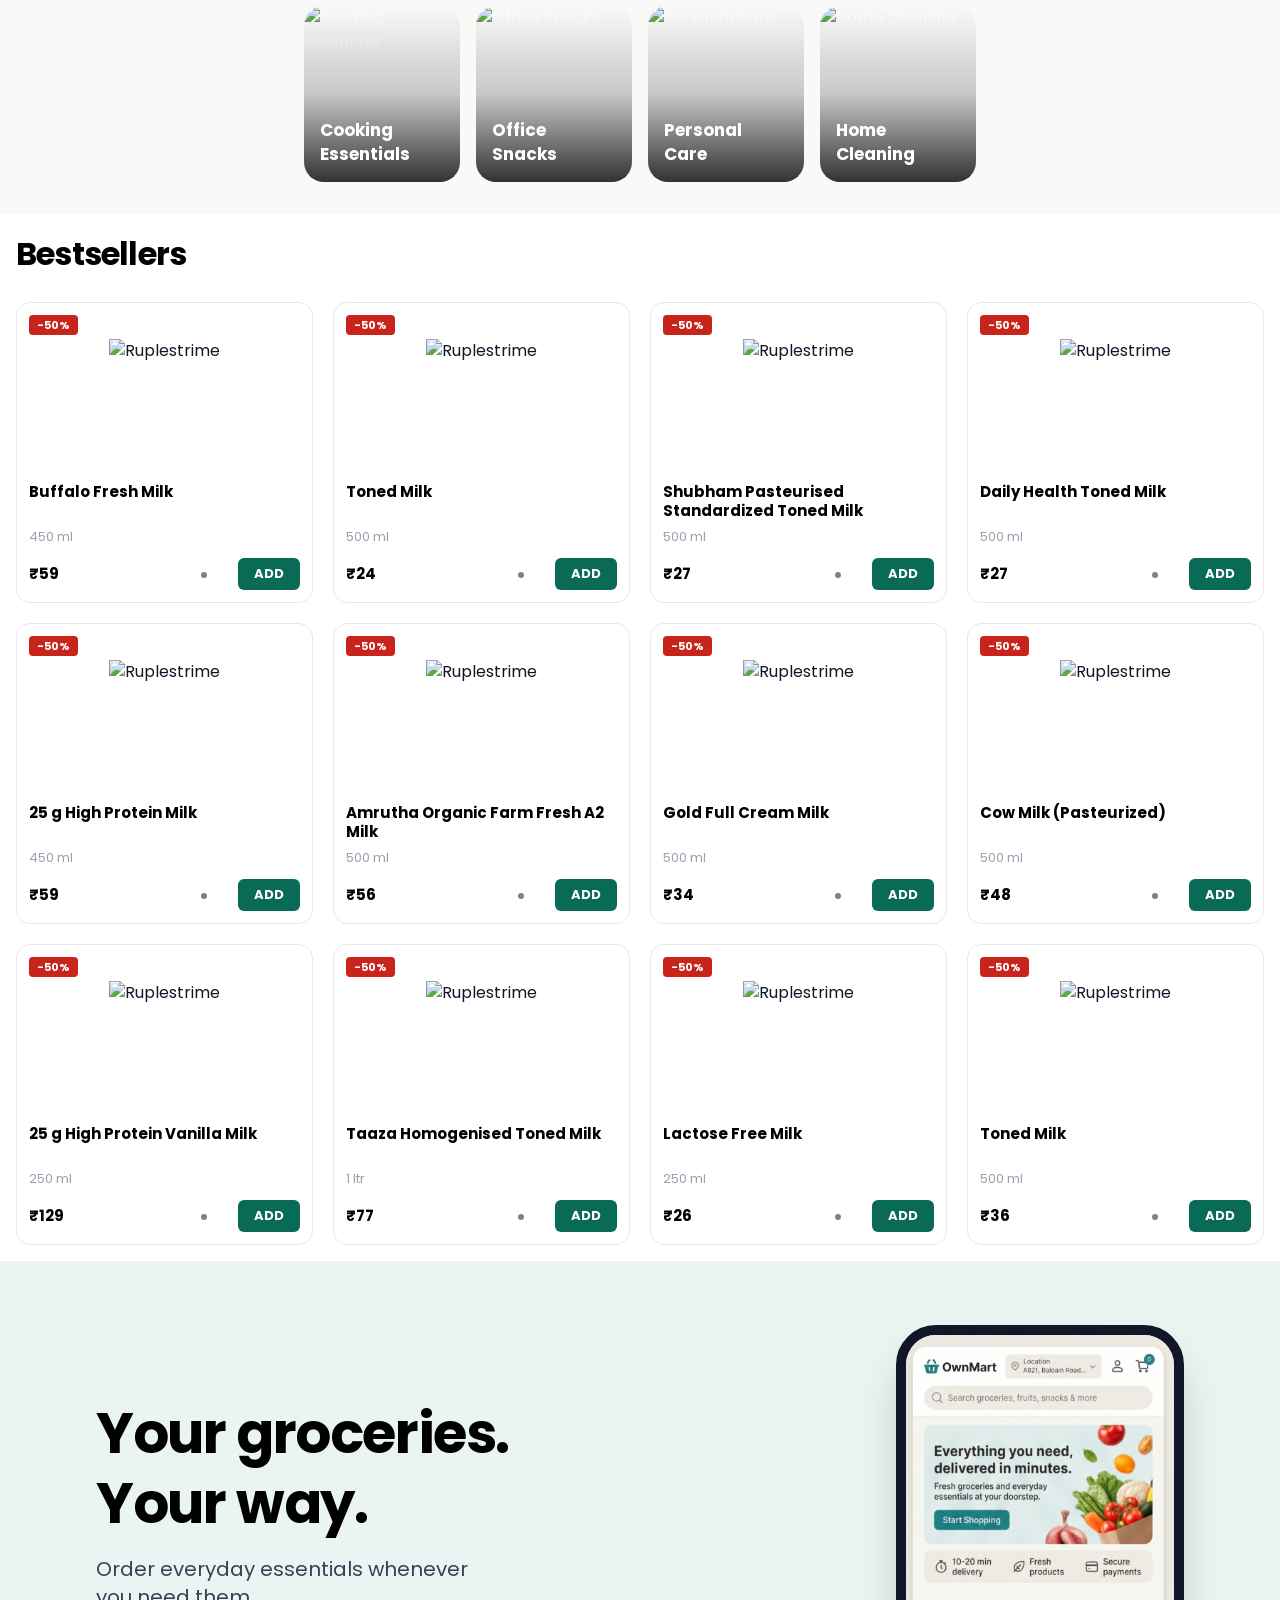
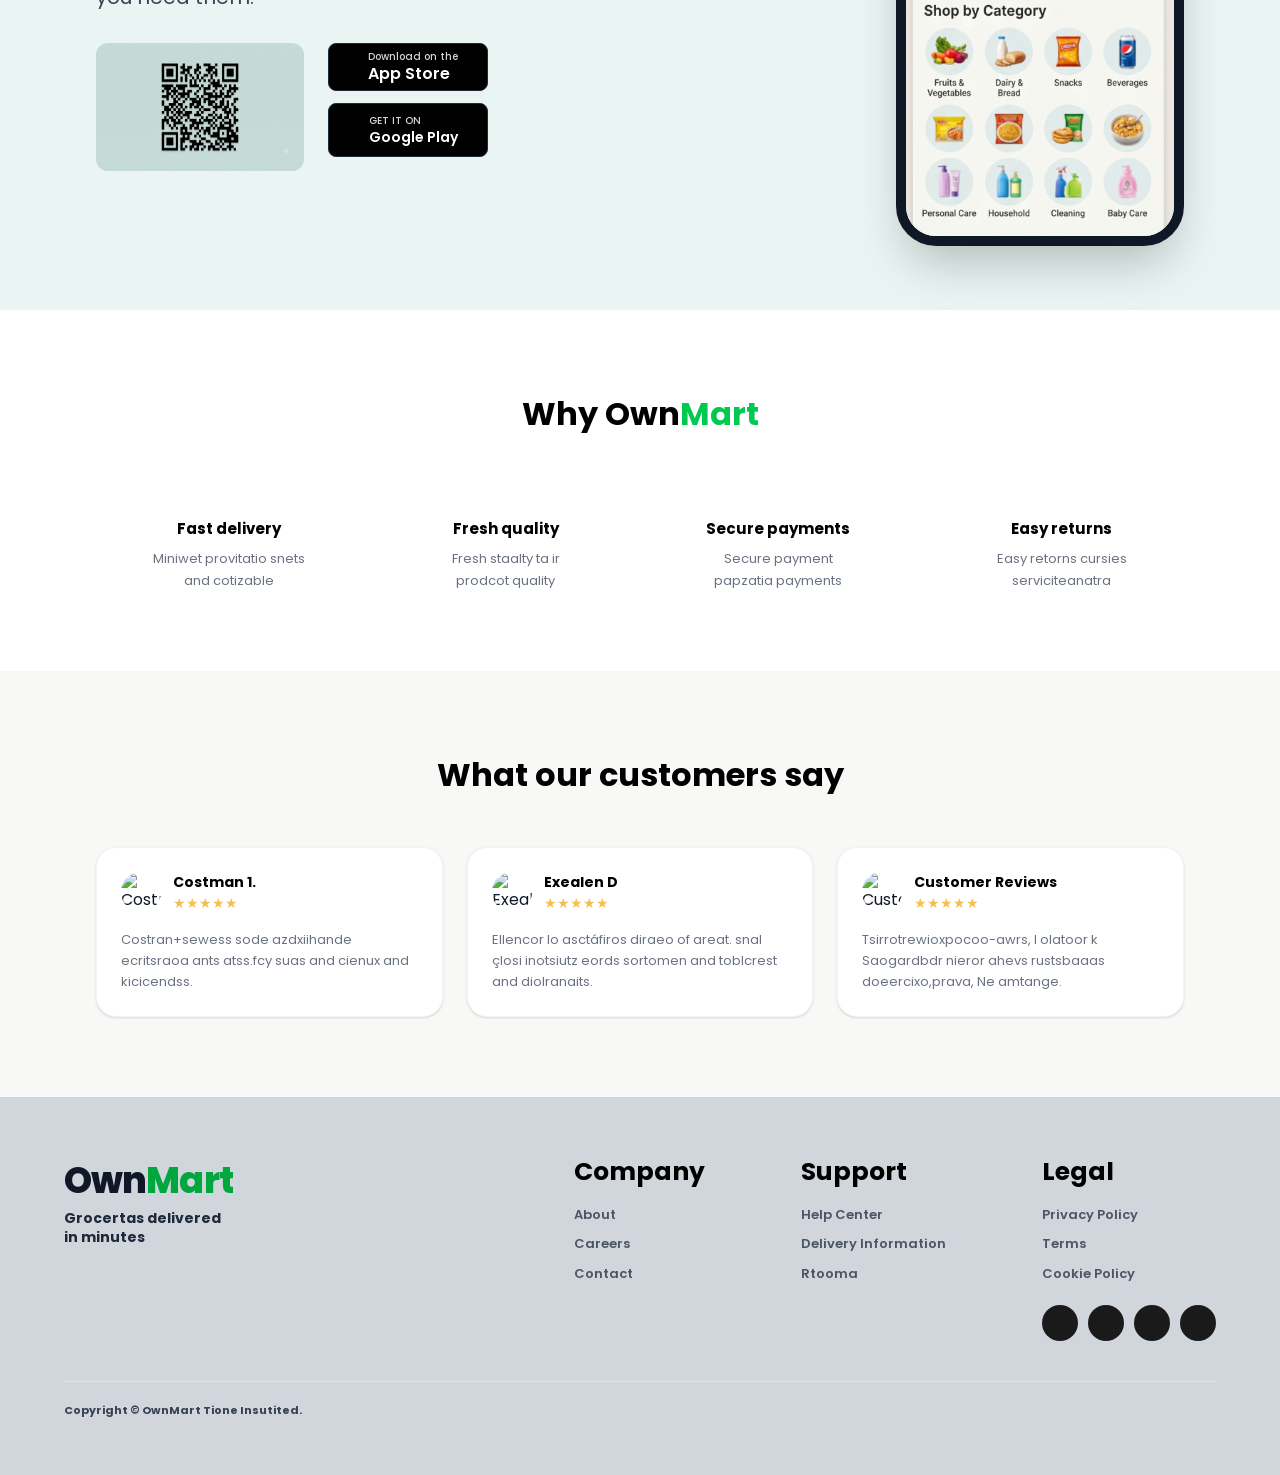
==== commit 2a7ce293: "feat: Add recently viewed products section UI" ====
--- a/index.html
+++ b/index.html
@@ -155,8 +155,8 @@
 
 
       <div class="bg-[#f9f9f8] w-full py-20 md:px-16 px-3">
-        <div class="md:w-64 w-34 absolute right-3 lg:top-24 z-10 top-36">
-          <details class="group bg-[#F5F4EF]    shadow-amber-600 rounded-lg border border-gray-200 shadow-sm">
+        <div class=" md:w-64 w-34  absolute right-3 lg:top-24 z-10 top-36">
+          <details class=" group bg-[#F5F4EF]    shadow-amber-600 rounded-lg border border-gray-200 shadow-sm">
 
             <summary
               class="flex justify-between items-center p-3  font-semibold cursor-pointer list-none select-none [&::-webkit-details-marker]:hidden text-gray-500  text-xs">
@@ -262,56 +262,64 @@
         </div>
       </div>
       <div class="p-8 flex justify-center bg-[#f9f9f8] items-center flex-wrap">
-        <div class="max-w-5xl mx-10 p-4 md:p-6 font-sans bg-[#f9f9f8]">
-          <!-- Header Section -->
-          <div class="mb-6">
-            <p class="text-gray-700 text-lg md:text-2xl font-medium mb-1">
-              Special Offers
-            </p>
-            <h2 class="text-2xl md:text-4xl font-bold text-black">
-              Deals you don't want to miss
-            </h2>
-          </div>
-
-          <!-- Cards Grid -->
-          <div class="grid grid-cols-1 md:grid-cols-2 gap-5">
-            <!-- Card 1: 40% OFF -->
-            <div class="bg-[#e6d8bc] rounded-2xl p-6 md:p-8 flex items-center justify-between h-[200px]">
-              <div class="flex flex-col justify-center">
-                <span class="text-lg md:text-xl font-medium text-gray-900 mb-1">Up to</span>
+
+        <div class="max-w-2xl w-full mt-4">
+          <!-- Recently Viewed Section -->
+          <div class=" mx-auto px-4 sm:px-6 py-8  ">
+
+            <!-- Header -->
+            <div class="flex items-center justify-between mb-5">
+              <h2 class="text-xl sm:text-2xl font-bold text-gray-800 flex items-center gap-2.5">
                 <span
-                  class="text-2xl md:text-7xl font-bold text-black tracking-tighter leading-none mb-1 px-2">40%</span>
-                <span class="text-xl md:text-2xl font-bold text-black">OFF</span>
-              </div>
-
-              <!-- Basket Image Placeholder -->
-              <div class="w-32 md:w-40 h-full flex items-end justify-center">
-                <!-- Aap apni transparent basket image ka URL yaha daal dena -->
-                <img src="https://images.unsplash.com/photo-1542838132-92c53300491e?w=300&q=80" alt="Grocery Basket"
-                  class="w-full h-[120px] object-cover rounded-xl shadow-sm" />
-              </div>
-            </div>
-
-            <!-- Card 2: ₹100 OFF & Buy 2 Get 1 -->
-            <div class="bg-[#f0eadd] rounded-2xl p-6 md:p-8 flex items-center h-[200px]">
-              <!-- Left Side -->
-              <div class="flex flex-col justify-center border-r border-gray-300/80 pr-6 w-1/2 h-full">
-                <span class="text-4xl md:text-5xl font-bold text-black tracking-tighter leading-none">₹100</span>
-                <span class="text-lg md:text-xl font-bold text-black mt-2">OFF</span>
-                <span class="text-sm md:text-base text-gray-800 font-medium leading-tight mt-1">on your
-                  first<br />order</span>
-              </div>
-
-              <!-- Right Side -->
-              <div class="flex flex-col justify-center pl-6 w-1/2 h-full">
-                <span class="text-2xl md:text-4xl font-bold text-black leading-tight">Buy 2</span>
-                <span class="text-2xl md:text-4xl font-bold text-black leading-tight">Get 1</span>
-                <span class="text-2xl md:text-4xl font-bold text-black leading-tight">Free</span>
-              </div>
-            </div>
-          </div>
-        </div>
-        <div class="max-w-2xl w-full mt-4">
+                  class="w-8 h-8 rounded-full bg-emerald-50 text-emerald-700 flex items-center justify-center text-sm">
+                  <i class="fa-solid fa-clock-rotate-left"></i>
+                </span>
+                Recently Viewed
+              </h2>
+
+              <a href="#"
+                class="text-sm font-semibold text-emerald-700 hover:text-emerald-800 flex items-center gap-1.5 group">
+                View All
+                <i class="fa-solid fa-arrow-right text-xs transition-transform group-hover:translate-x-1"></i>
+              </a>
+            </div>
+
+            <!-- Cards Container (Yahan JS se multiple cards append honge) -->
+            <div id="recently-viewed-container" class="flex gap-4 overflow-x-auto pb-3 scroll-smooth">
+
+              <!-- Single Product Card -->
+              <div
+                class="w-44 sm:w-52 shrink-0 bg-white border border-gray-100 rounded-2xl p-3.5 shadow-sm hover:shadow-md hover:border-emerald-200 transition-all flex flex-col justify-between group">
+
+                <!-- Image & Delivery Tag -->
+                <div class="relative bg-gray-50 rounded-xl p-3 mb-3 flex items-center justify-center h-32">
+                  <span
+                    class="absolute top-2 left-2 bg-emerald-100 text-emerald-800 text-[10px] font-bold px-2 py-0.5 rounded-full">
+                    12 mins
+                  </span>
+                  <img src="https://placehold.co/120x120/png?text=Yogurt" alt="Greek Yogurt"
+                    class="h-24 object-contain group-hover:scale-105 transition-transform duration-300">
+                </div>
+
+                <!-- Title & Weight -->
+                <div class="mb-3">
+                  <p class="text-xs text-gray-400 font-medium mb-0.5">100 gm</p>
+                  <h3 class="text-sm font-semibold text-gray-800 truncate">Greek Yogurt</h3>
+                </div>
+
+                <!-- Price & Add Button -->
+                <div class="flex items-center justify-between pt-2 border-t border-gray-50">
+                  <span class="text-base font-bold text-gray-900">₹30</span>
+                  <button type="button"
+                    class="bg-emerald-700 hover:bg-emerald-800 active:scale-95 text-white text-xs font-semibold px-3.5 py-1.5 rounded-lg transition-all flex items-center gap-1.5 cursor-pointer">
+                    <i class="fa-solid fa-plus text-[10px]"></i> Add
+                  </button>
+                </div>
+
+              </div>
+
+            </div>
+          </div>
           <!-- Header Section -->
           <div class="mb-6">
             <p class="text-2xl text-gray-800 font-normal mb-1">Shop by Need</p>
--- a/src/css/style.css
+++ b/src/css/style.css
@@ -85,6 +85,23 @@
 
 .productBtn {
   @apply p-4 w-full max-w-60 bg-green-600
+}
+
+
+@keyframes slideUp {
+  from {
+    opacity: 0;
+    transform: translateY(30px);
+  }
+
+  to {
+    opacity: 1;
+    transform: translateY(0);
+  }
+}
+
+.slide-up {
+  animation: slideUp 0.6s ease-out forwards;
 }
 
 
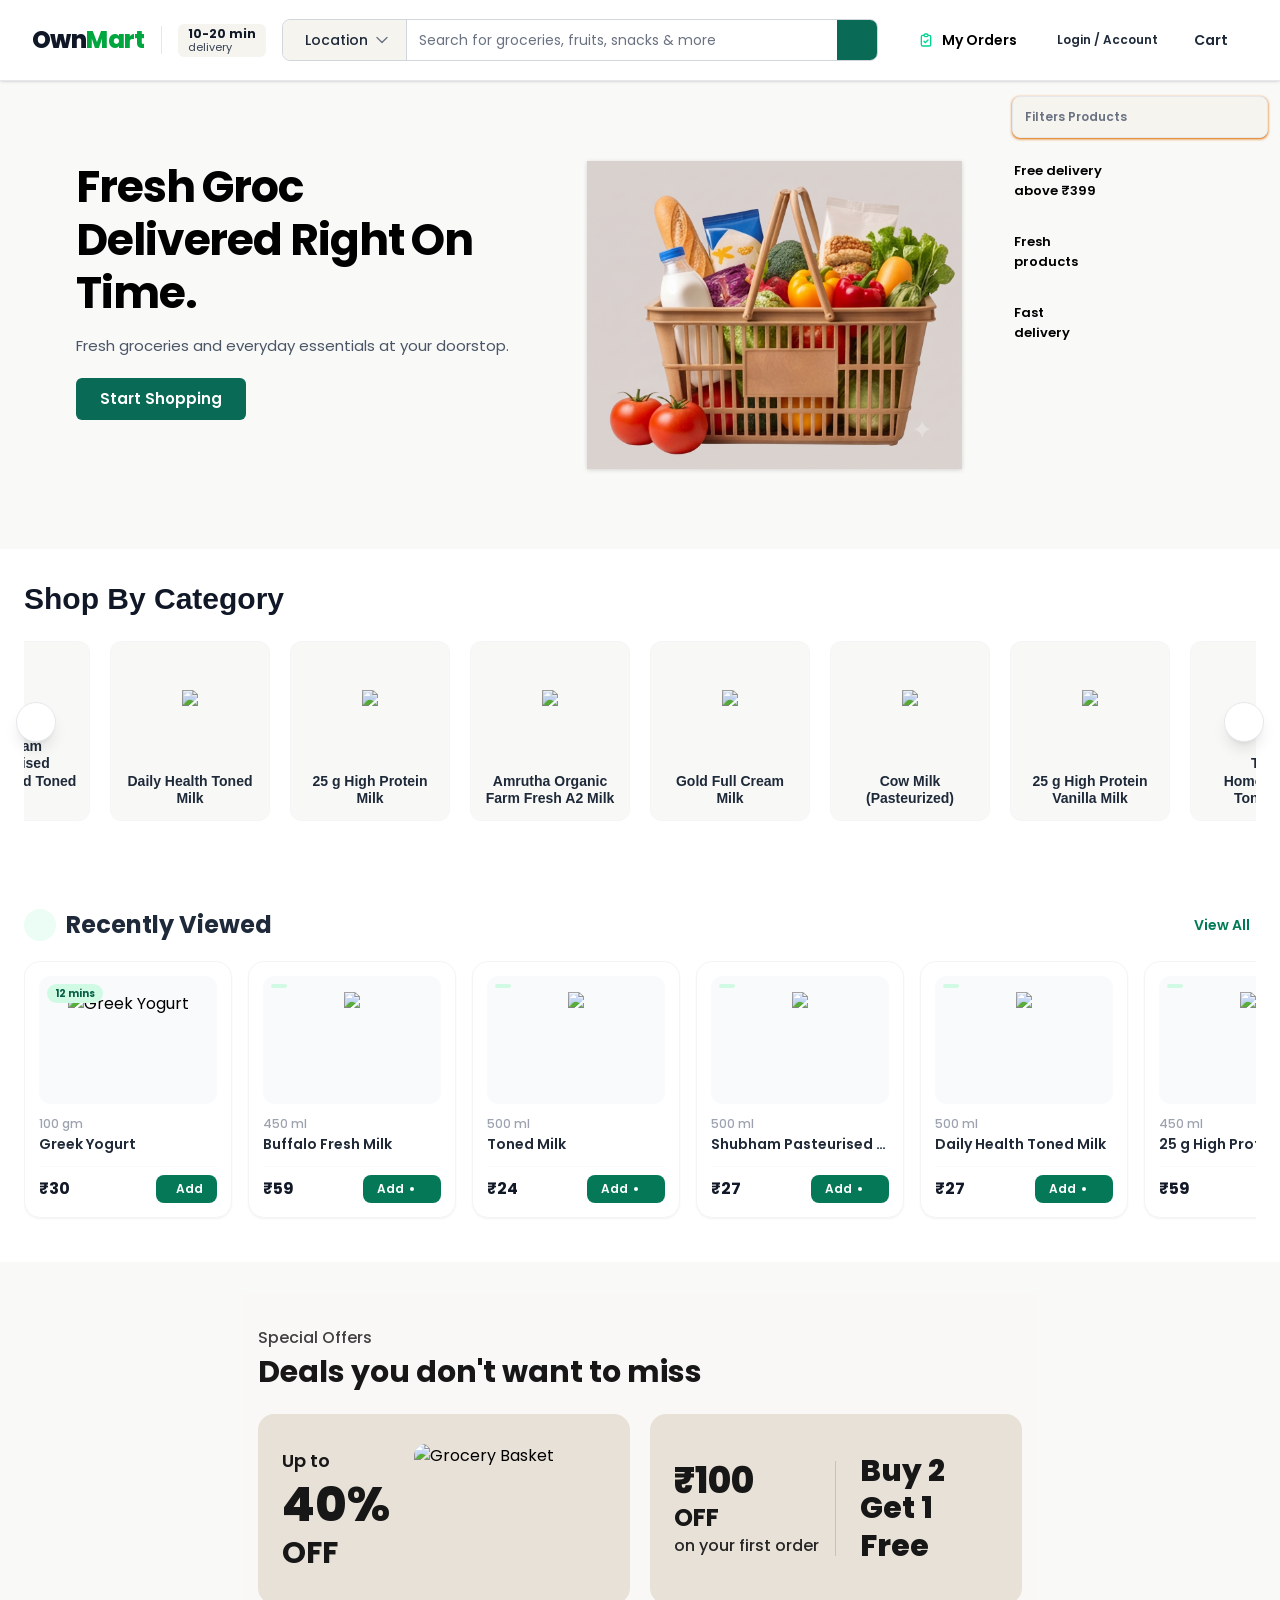
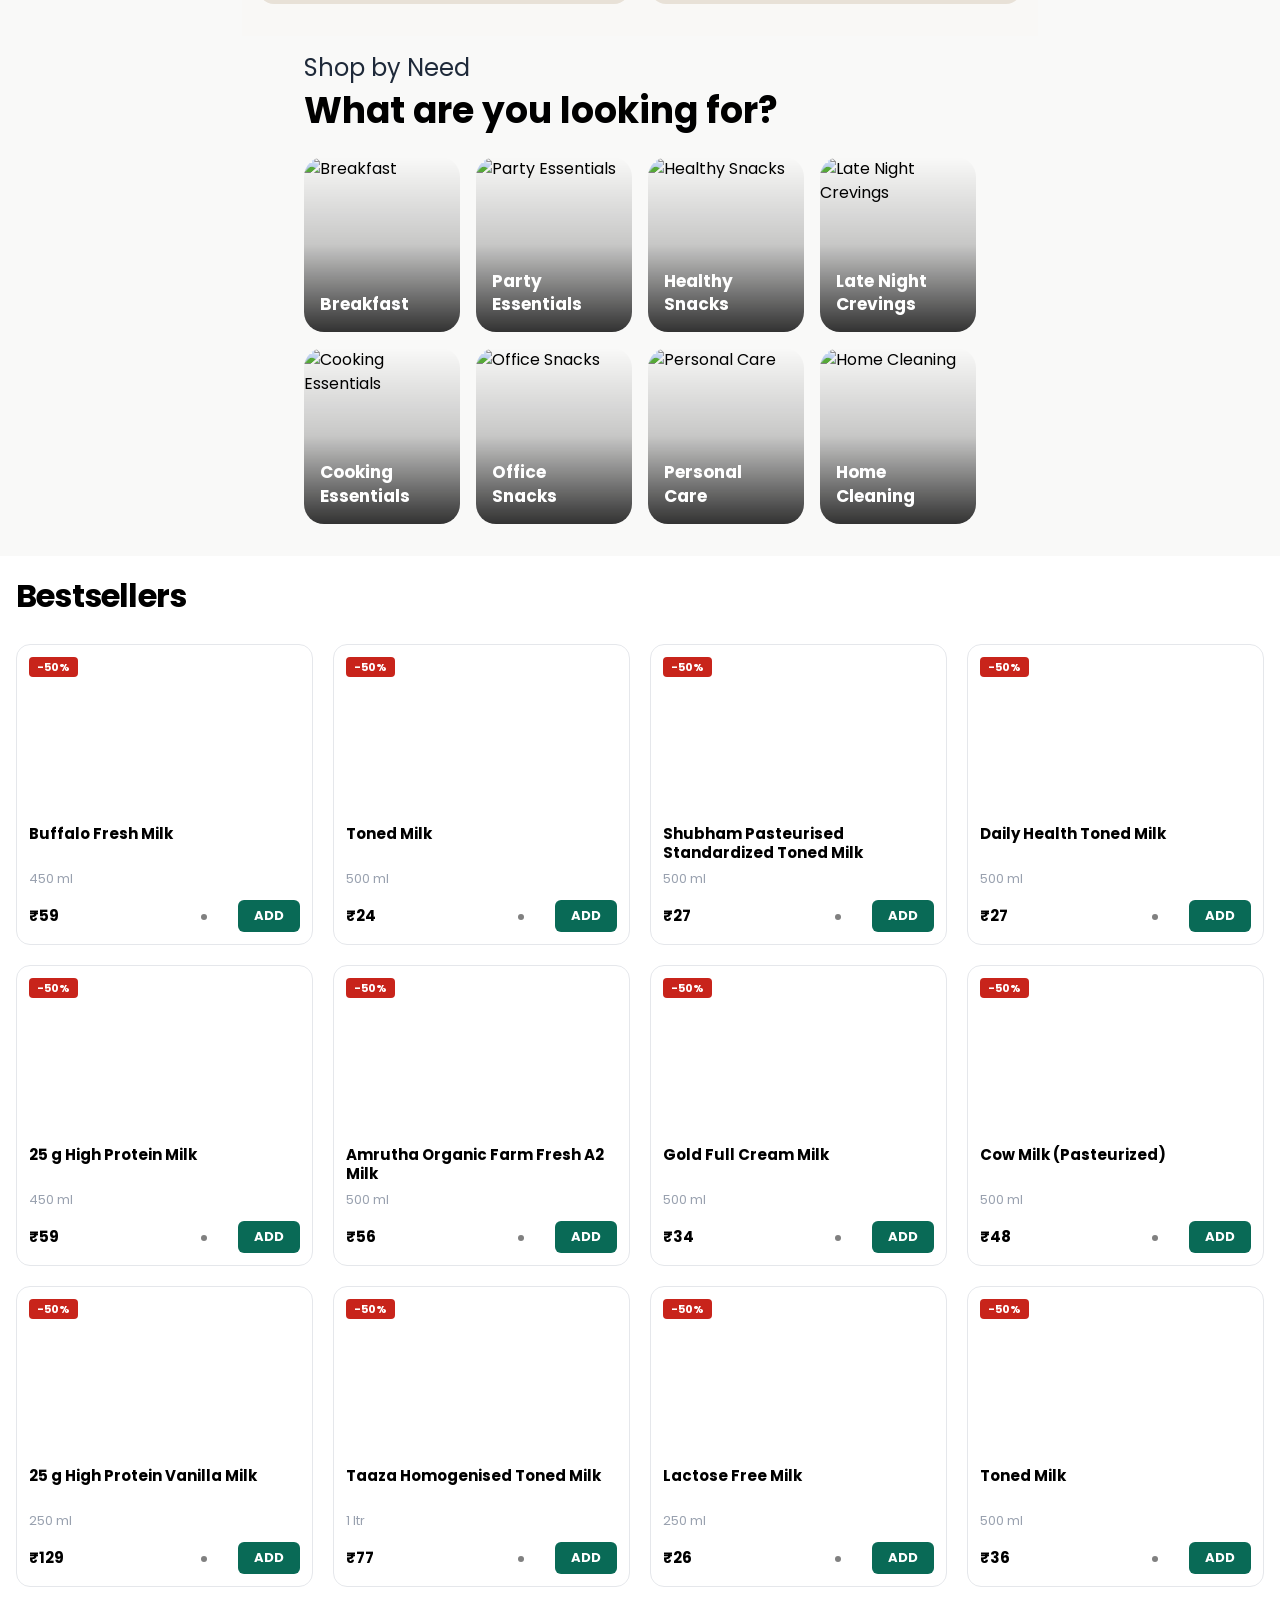
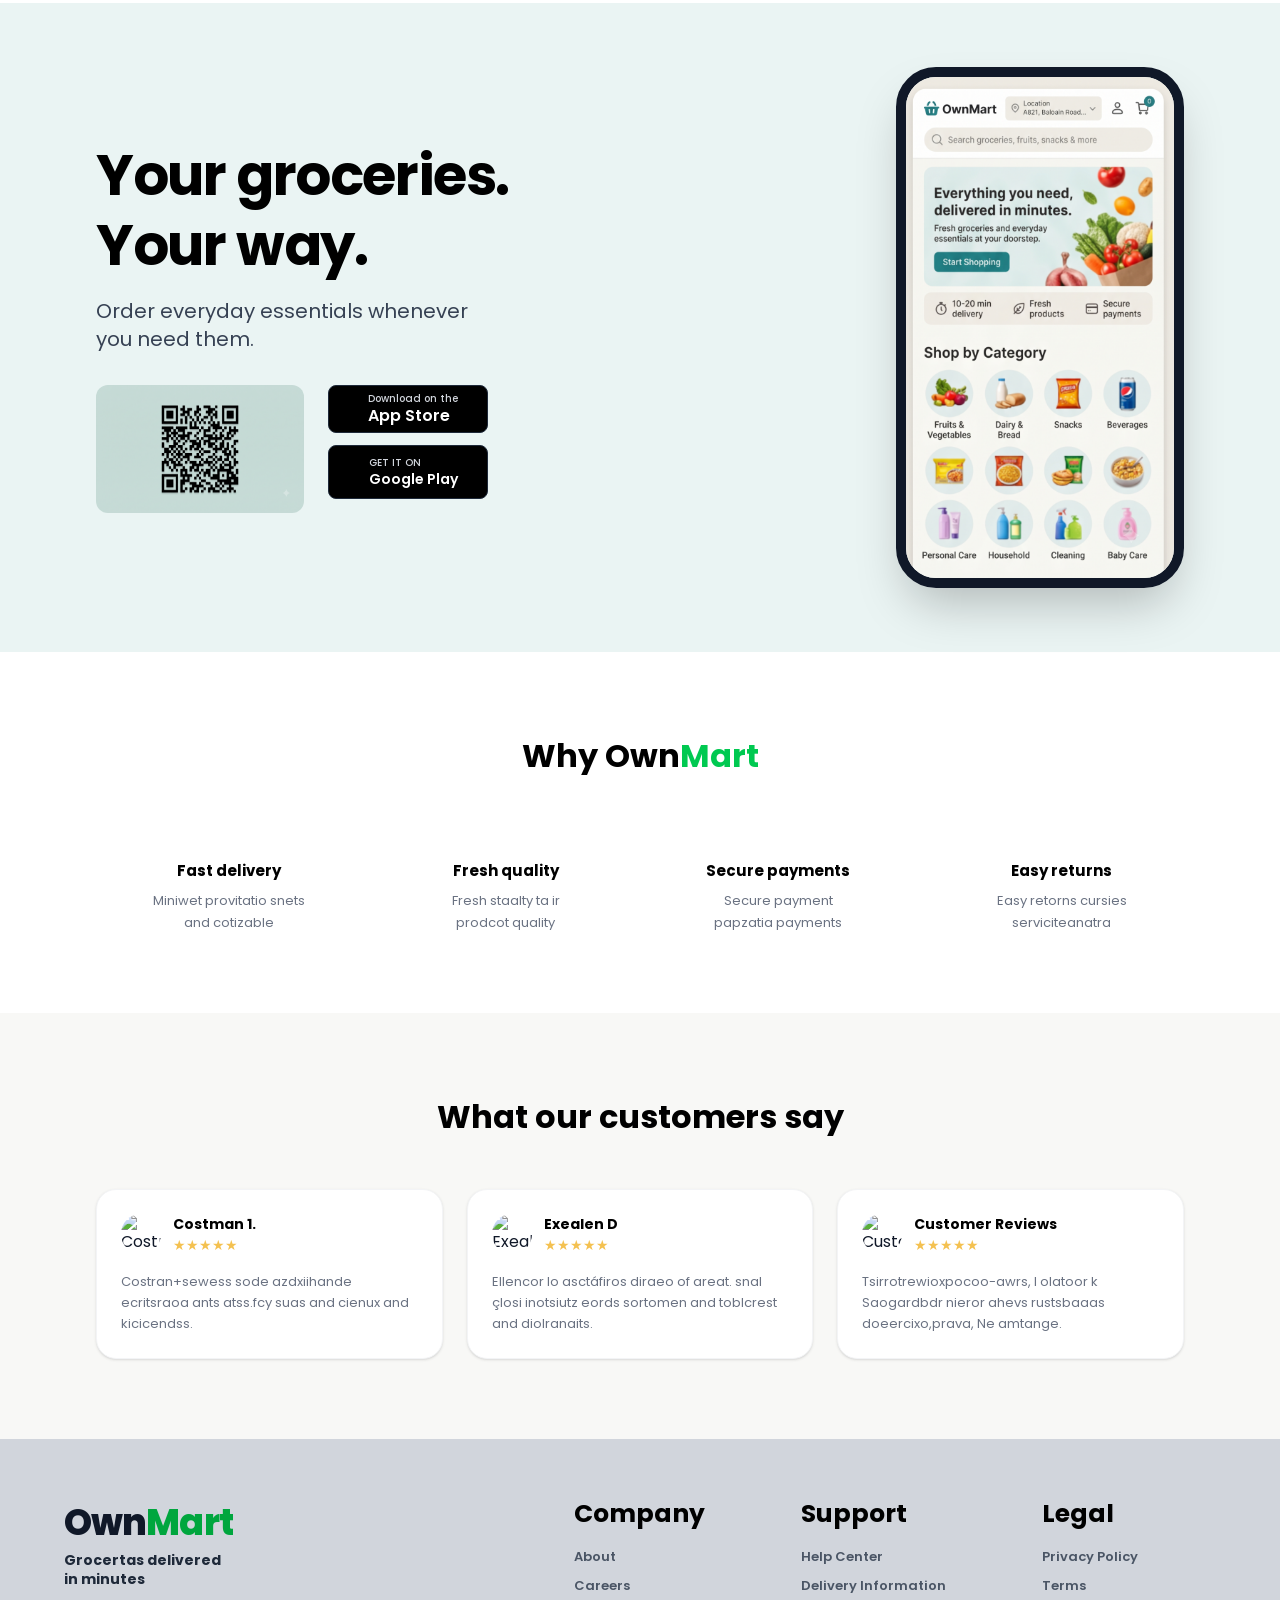
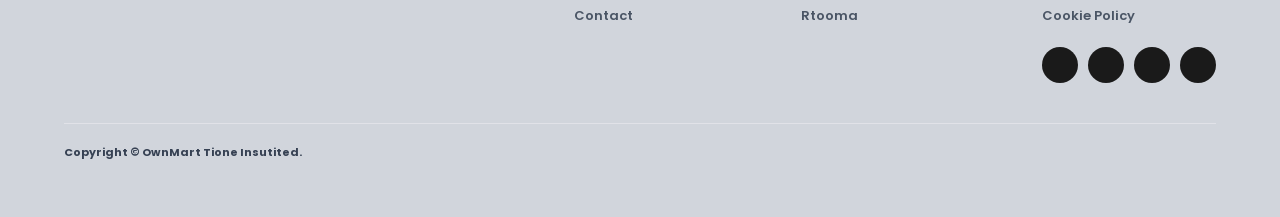
==== commit 743924db: "feat: Build dynamic recently viewed products section" ====
--- a/index.html
+++ b/index.html
@@ -14,7 +14,7 @@
   <link rel="stylesheet" href="https://cdnjs.cloudflare.com/ajax/libs/font-awesome/7.3.1/css/all.min.css" />
 </head>
 
-<body class=" bg-black text-white font-['Poppins']">
+<body class="font-['Poppins']">
 
   <div class="Loading bg-[#102334] hidden">
     <!-- Full-screen centered loading overlay with premium gradient background -->
@@ -261,65 +261,105 @@
           </button>
         </div>
       </div>
+
+      <div class=" w-full mx-auto px-4 sm:px-6 py-8  ">
+
+        <!-- Header -->
+        <div class="flex items-center justify-between mb-5">
+          <h2 class="text-xl sm:text-2xl font-bold text-gray-800 flex items-center gap-2.5">
+            <span class="w-8 h-8 rounded-full bg-emerald-50 text-emerald-700 flex items-center justify-center text-sm">
+              <i class="fa-solid fa-clock-rotate-left"></i>
+            </span>
+            Recently Viewed
+          </h2>
+
+          <a href="#"
+            class="text-sm font-semibold text-emerald-700 hover:text-emerald-800 flex items-center gap-1.5 group">
+            View All
+            <i class="fa-solid fa-arrow-right text-xs transition-transform group-hover:translate-x-1"></i>
+          </a>
+        </div>
+
+        <!-- Cards Container (Yahan JS se multiple cards append honge) -->
+        <div id="recently-viewed-container" class="flex gap-4 overflow-x-auto pb-3 scroll-smooth ">
+
+          <!-- Single Product Card -->
+          <div class="product-card">
+
+            <!-- Image & Delivery Tag -->
+            <div class="product-image-box">
+              <span class="delivery-badge">
+                12 mins
+              </span>
+              <img src="https://placehold.co/120x120/png?text=Yogurt" alt="Greek Yogurt" class="product-image">
+            </div>
+
+            <!-- Title & Weight -->
+            <div class="product-info">
+              <p class="product-weight">100 gm</p>
+              <h3 class="product-title">Greek Yogurt</h3>
+            </div>
+
+            <!-- Price & Add Button -->
+            <div class="product-footer">
+              <span class="product-price">₹30</span>
+              <button type="button" class="add-to-cart-btn">
+                <i class=""></i> Add
+              </button>
+            </div>
+
+          </div>
+
+        </div>
+      </div>
       <div class="p-8 flex justify-center bg-[#f9f9f8] items-center flex-wrap">
 
+        <!-- Deals you don't want to miss boxs -->
+        <section class="max-w-5xl mx-auto px-4 py-8 bg-[#f9f8f6]">
+          <p class="text-sm md:text-base text-neutral-700 font-medium">Special Offers</p>
+          <h2 class="text-2xl md:text-3xl font-bold text-neutral-900 mt-1 mb-6">
+            Deals you don't want to miss
+          </h2>
+
+          <div class="grid grid-cols-1 md:grid-cols-2 gap-5">
+
+            <!-- Left Card -->
+            <div
+              class="bg-[#e8e1d7] rounded-2xl p-6 pb-0 flex items-center justify-between overflow-hidden min-h-[190px]">
+              <div class="pb-6">
+                <span class="block text-base md:text-lg font-semibold text-neutral-900">Up to</span>
+                <span class="block text-4xl md:text-5xl font-extrabold text-neutral-900 leading-tight">40%</span>
+                <span class="block text-2xl md:text-3xl font-bold text-neutral-900">OFF</span>
+              </div>
+
+              <img src="https://images.unsplash.com/photo-1542838132-92c53300491e?auto=format&fit=crop&w=400&q=80"
+                alt="Grocery Basket" class="w-40 md:w-48 h-40 object-cover object-top self-end rounded-t-xl" />
+            </div>
+
+            <!-- Right Card -->
+            <div class="bg-[#e8e1d7] rounded-2xl p-6 grid grid-cols-2 items-center min-h-[190px]">
+              <div class="pr-4 border-r border-neutral-400/50">
+                <span class="block text-3xl md:text-4xl font-extrabold text-neutral-900">₹100</span>
+                <span class="block text-xl md:text-2xl font-bold text-neutral-900 leading-snug">OFF</span>
+                <p class="text-sm md:text-base font-medium text-neutral-800 leading-tight mt-0.5">
+                  on your first order
+                </p>
+              </div>
+
+              <div class="pl-6">
+                <p class="text-2xl md:text-3xl font-extrabold text-neutral-900 leading-tight">
+                  Buy 2<br />
+                  Get 1<br />
+                  Free
+                </p>
+              </div>
+            </div>
+
+          </div>
+        </section>
+
         <div class="max-w-2xl w-full mt-4">
-          <!-- Recently Viewed Section -->
-          <div class=" mx-auto px-4 sm:px-6 py-8  ">
-
-            <!-- Header -->
-            <div class="flex items-center justify-between mb-5">
-              <h2 class="text-xl sm:text-2xl font-bold text-gray-800 flex items-center gap-2.5">
-                <span
-                  class="w-8 h-8 rounded-full bg-emerald-50 text-emerald-700 flex items-center justify-center text-sm">
-                  <i class="fa-solid fa-clock-rotate-left"></i>
-                </span>
-                Recently Viewed
-              </h2>
-
-              <a href="#"
-                class="text-sm font-semibold text-emerald-700 hover:text-emerald-800 flex items-center gap-1.5 group">
-                View All
-                <i class="fa-solid fa-arrow-right text-xs transition-transform group-hover:translate-x-1"></i>
-              </a>
-            </div>
-
-            <!-- Cards Container (Yahan JS se multiple cards append honge) -->
-            <div id="recently-viewed-container" class="flex gap-4 overflow-x-auto pb-3 scroll-smooth">
-
-              <!-- Single Product Card -->
-              <div
-                class="w-44 sm:w-52 shrink-0 bg-white border border-gray-100 rounded-2xl p-3.5 shadow-sm hover:shadow-md hover:border-emerald-200 transition-all flex flex-col justify-between group">
-
-                <!-- Image & Delivery Tag -->
-                <div class="relative bg-gray-50 rounded-xl p-3 mb-3 flex items-center justify-center h-32">
-                  <span
-                    class="absolute top-2 left-2 bg-emerald-100 text-emerald-800 text-[10px] font-bold px-2 py-0.5 rounded-full">
-                    12 mins
-                  </span>
-                  <img src="https://placehold.co/120x120/png?text=Yogurt" alt="Greek Yogurt"
-                    class="h-24 object-contain group-hover:scale-105 transition-transform duration-300">
-                </div>
-
-                <!-- Title & Weight -->
-                <div class="mb-3">
-                  <p class="text-xs text-gray-400 font-medium mb-0.5">100 gm</p>
-                  <h3 class="text-sm font-semibold text-gray-800 truncate">Greek Yogurt</h3>
-                </div>
-
-                <!-- Price & Add Button -->
-                <div class="flex items-center justify-between pt-2 border-t border-gray-50">
-                  <span class="text-base font-bold text-gray-900">₹30</span>
-                  <button type="button"
-                    class="bg-emerald-700 hover:bg-emerald-800 active:scale-95 text-white text-xs font-semibold px-3.5 py-1.5 rounded-lg transition-all flex items-center gap-1.5 cursor-pointer">
-                    <i class="fa-solid fa-plus text-[10px]"></i> Add
-                  </button>
-                </div>
-
-              </div>
-
-            </div>
-          </div>
+
           <!-- Header Section -->
           <div class="mb-6">
             <p class="text-2xl text-gray-800 font-normal mb-1">Shop by Need</p>
--- a/src/css/style.css
+++ b/src/css/style.css
@@ -608,6 +608,135 @@
   }
 }
 
+
+/* recently Cards Classes */
+.product-card {
+  width: 11rem;
+  flex-shrink: 0;
+  background-color: #ffffff;
+  border: 1px solid #f3f4f6;
+  border-radius: 1rem;
+  padding: 0.875rem;
+  box-shadow: 0 1px 2px 0 rgba(0, 0, 0, 0.05);
+  transition: all 150ms cubic-bezier(0.4, 0, 0.2, 1);
+  display: flex;
+  flex-direction: column;
+  justify-content: space-between;
+}
+
+@media (min-width: 640px) {
+  .product-card {
+    width: 13rem;
+  }
+}
+
+.product-card:hover {
+  box-shadow: 0 4px 6px -1px rgba(0, 0, 0, 0.1), 0 2px 4px -2px rgba(0, 0, 0, 0.1);
+  border-color: #a7f3d0;
+}
+
+.product-image-box {
+  position: relative;
+  background-color: #f9fafb;
+  border-radius: 0.75rem;
+  padding: 0.75rem;
+  margin-bottom: 0.75rem;
+  display: flex;
+  align-items: center;
+  justify-content: center;
+  height: 8rem;
+}
+
+.delivery-badge {
+  position: absolute;
+  top: 0.5rem;
+  left: 0.5rem;
+  background-color: #d1fae5;
+  color: #065f46;
+  font-size: 10px;
+  font-weight: 700;
+  padding: 0.125rem 0.5rem;
+  border-radius: 9999px;
+}
+
+.product-image {
+  height: 6rem;
+  object-fit: contain;
+  transition: transform 300ms cubic-bezier(0.4, 0, 0.2, 1);
+}
+
+.product-card:hover .product-image {
+  transform: scale(1.05);
+}
+
+.product-info {
+  margin-bottom: 0.75rem;
+}
+
+.product-weight {
+  font-size: 0.75rem;
+  line-height: 1rem;
+  color: #9ca3af;
+  font-weight: 500;
+  margin-top: 0;
+  margin-bottom: 0.125rem;
+}
+
+.product-title {
+  font-size: 0.875rem;
+  line-height: 1.25rem;
+  font-weight: 600;
+  color: #1f2937;
+  margin-top: 0;
+  margin-bottom: 0;
+  overflow: hidden;
+  text-overflow: ellipsis;
+  white-space: nowrap;
+}
+
+.product-footer {
+  display: flex;
+  align-items: center;
+  justify-content: space-between;
+  padding-top: 0.5rem;
+  border-top: 1px solid #f9fafb;
+}
+
+.product-price {
+  font-size: 1rem;
+  line-height: 1.5rem;
+  font-weight: 700;
+  color: #111827;
+}
+
+.add-to-cart-btn {
+  background-color: #047857;
+  color: #ffffff;
+  font-size: 0.75rem;
+  line-height: 1rem;
+  font-weight: 600;
+  padding: 0.375rem 0.875rem;
+  border-radius: 0.5rem;
+  border: none;
+  transition: all 150ms cubic-bezier(0.4, 0, 0.2, 1);
+  display: flex;
+  align-items: center;
+  gap: 0.375rem;
+  cursor: pointer;
+}
+
+.add-to-cart-btn:hover {
+  background-color: #065f46;
+}
+
+.add-to-cart-btn:active {
+  transform: scale(0.95);
+}
+
+.add-icon {
+  font-size: 10px;
+}
+
 /* keyFrames */
 
 @keyframes slideUp {
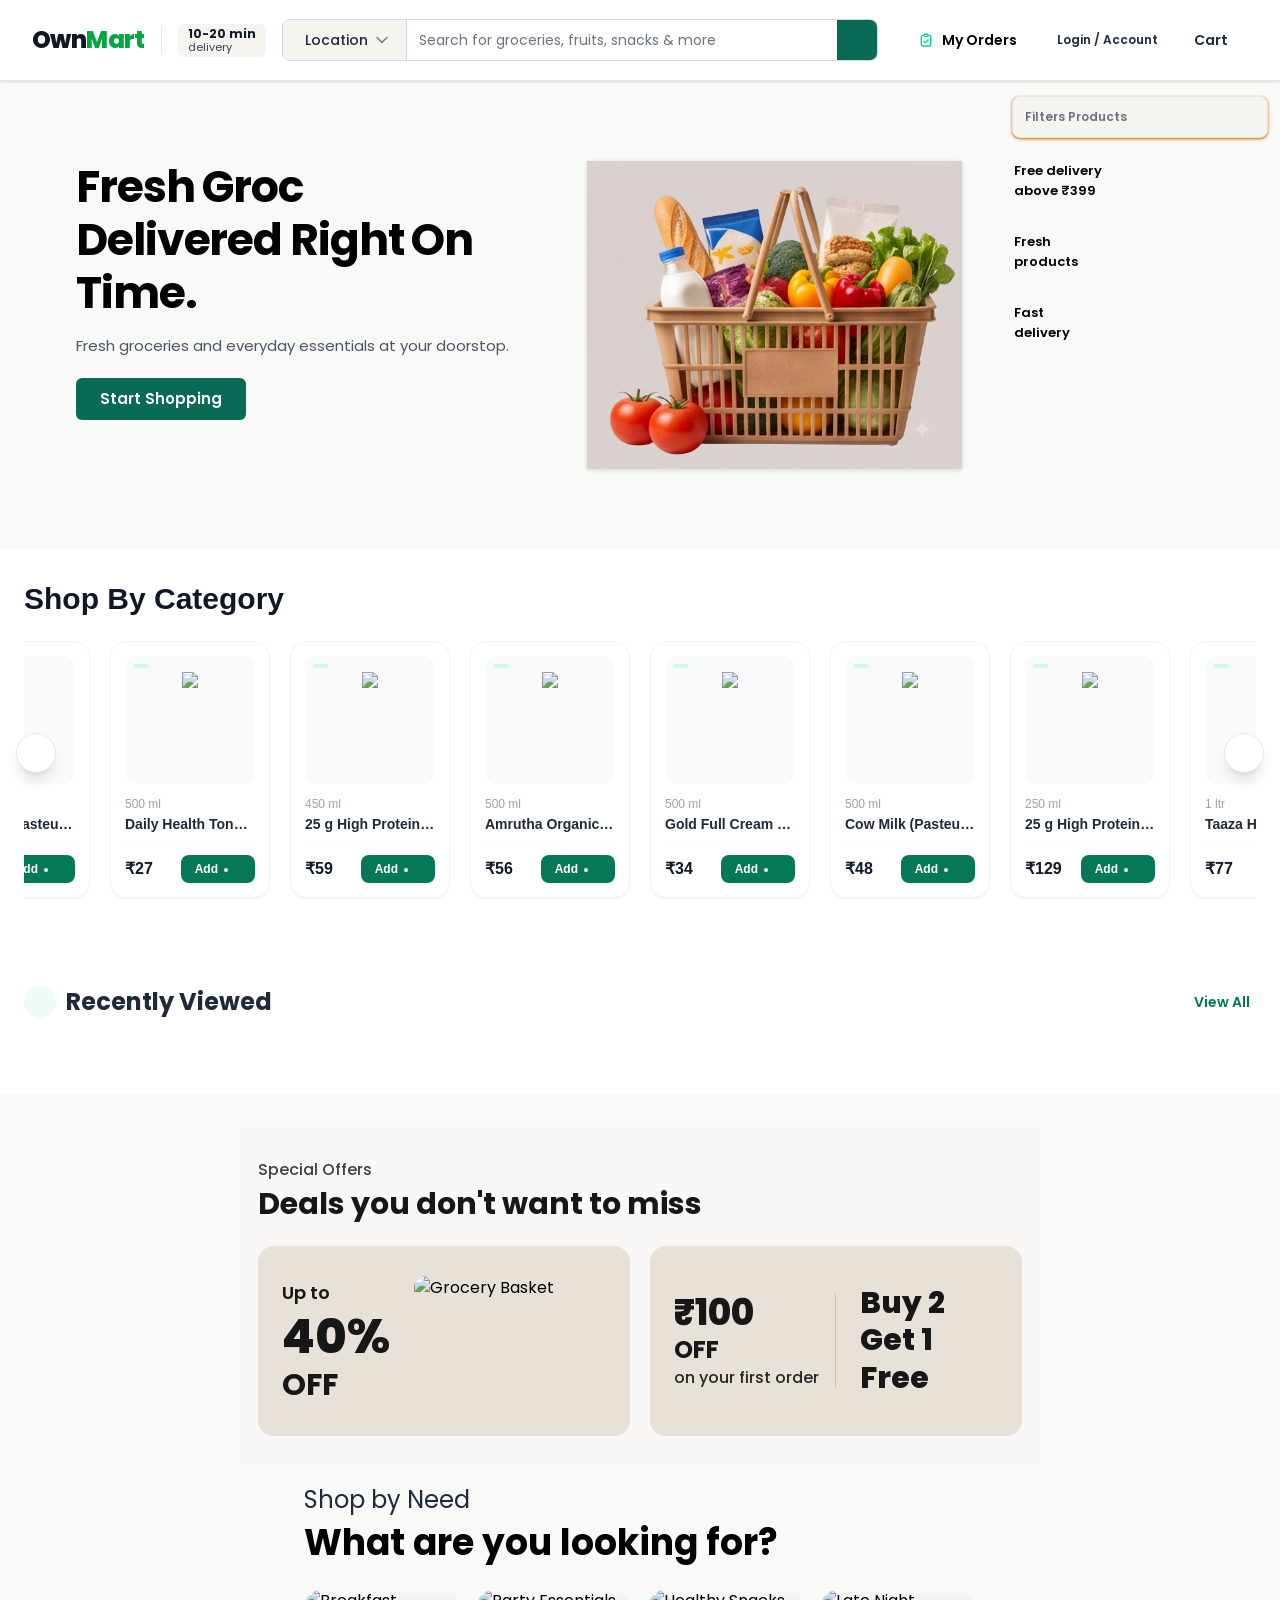
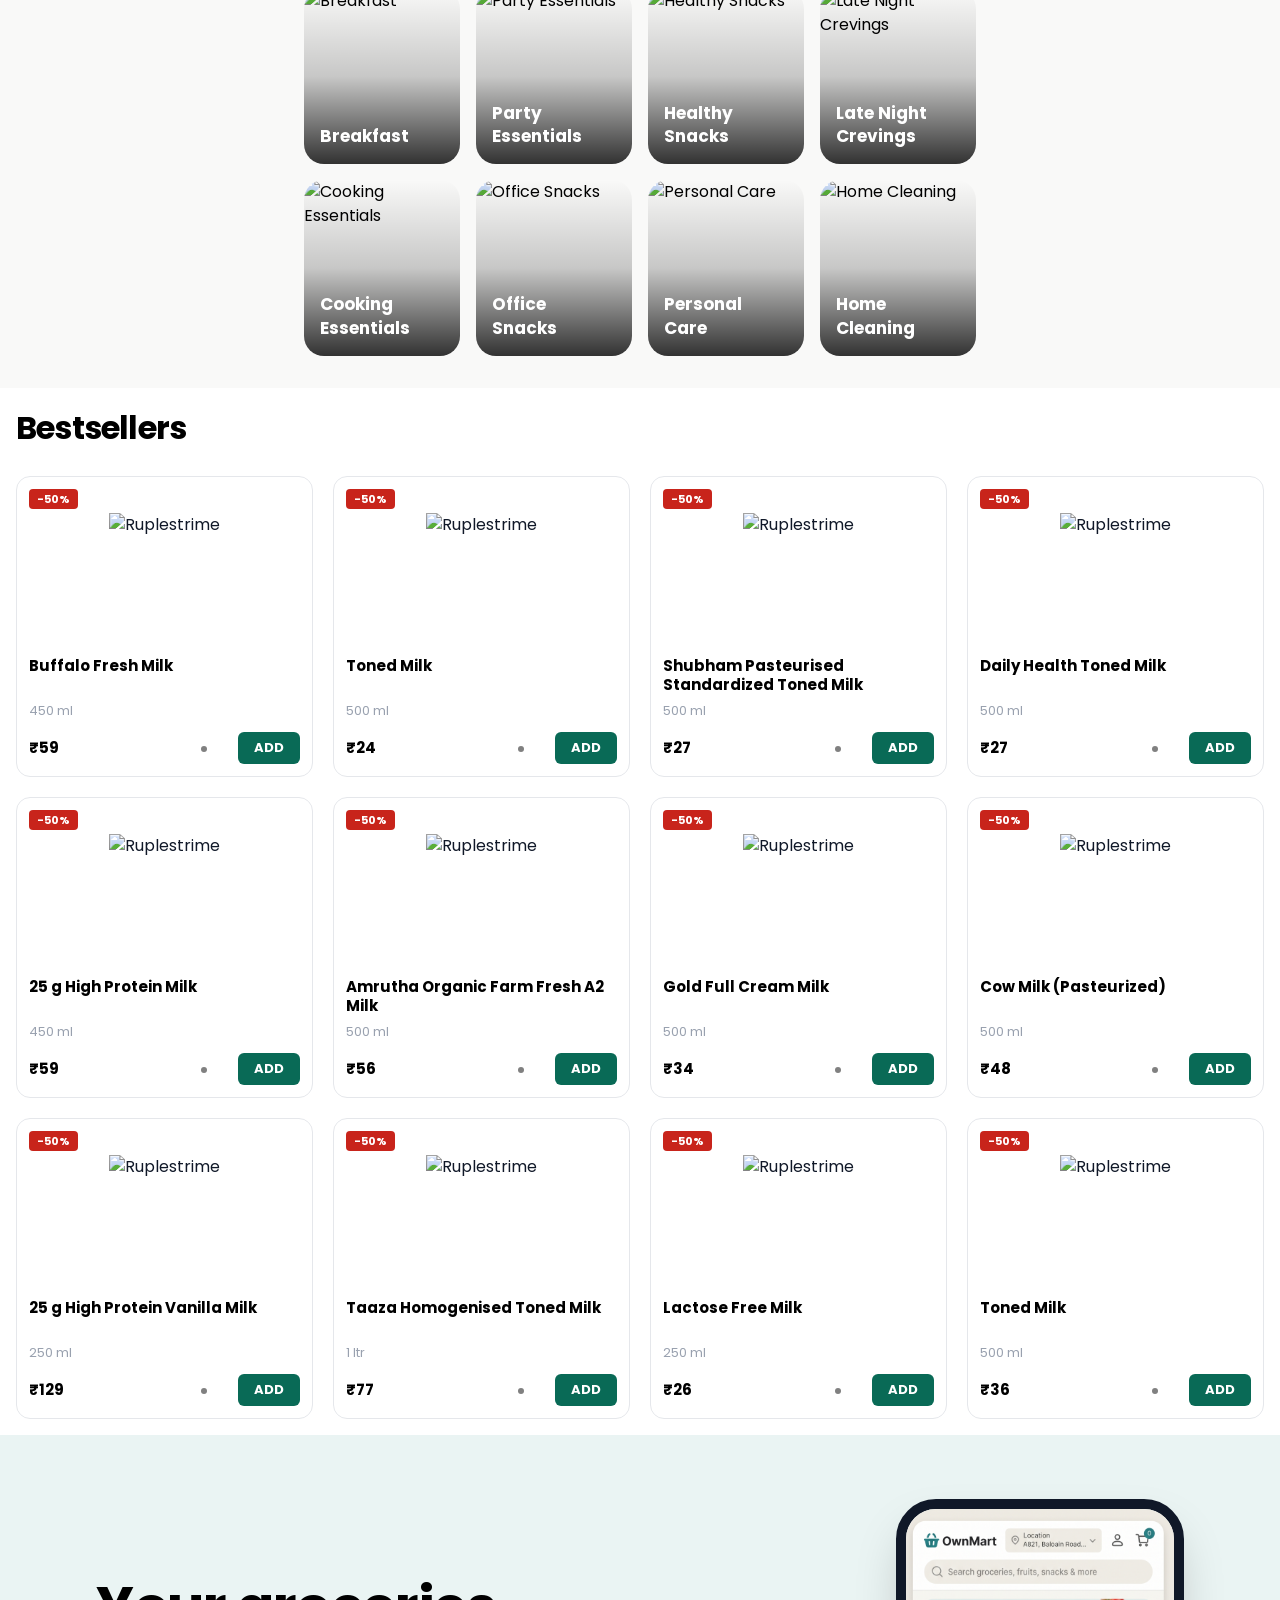
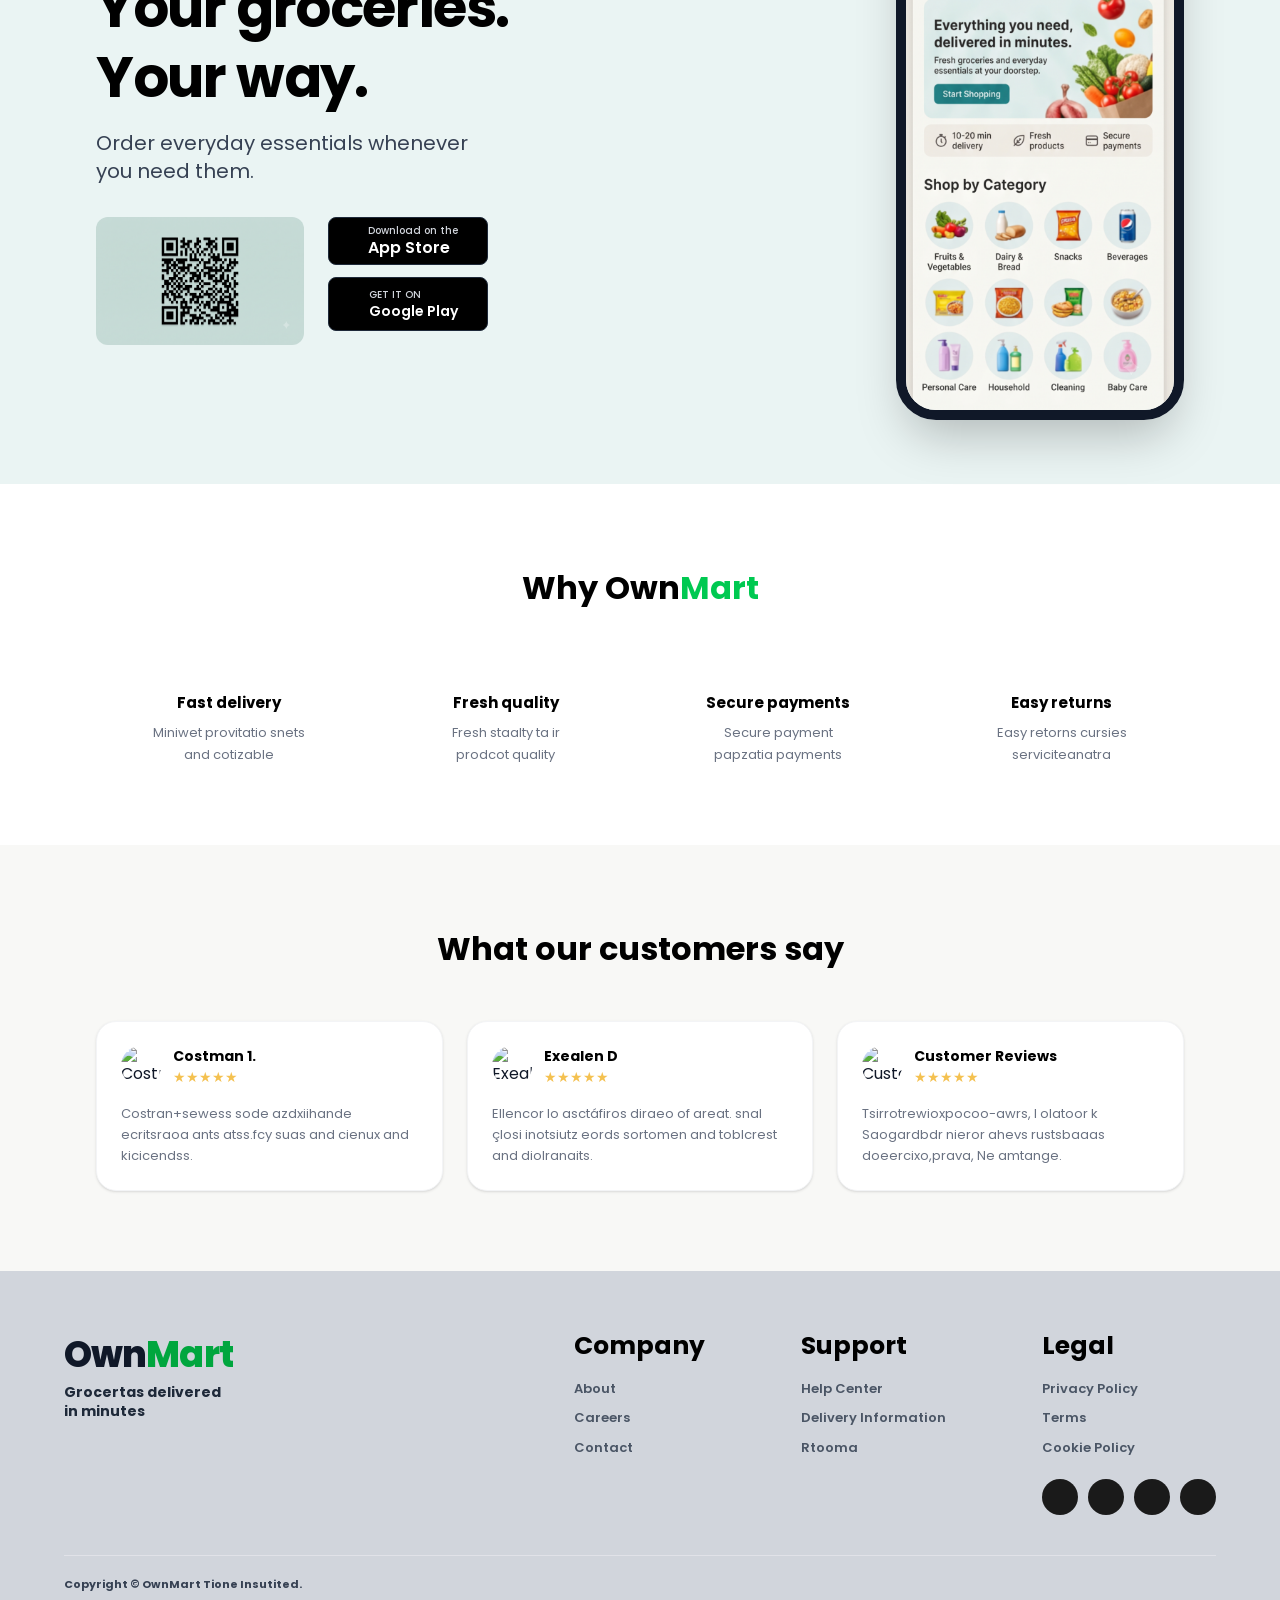
==== commit 5490d1ae: "feat: Implement recently viewed products functionality" ====
--- a/index.html
+++ b/index.html
@@ -281,38 +281,15 @@
         </div>
 
         <!-- Cards Container (Yahan JS se multiple cards append honge) -->
-        <div id="recently-viewed-container" class="flex gap-4 overflow-x-auto pb-3 scroll-smooth ">
+        <div id="recently-viewed-container"
+          class="gap-4 md:gap-5 overflow-x-auto pb-6 px-1 md:px-2 flex justify-center">
 
           <!-- Single Product Card -->
-          <div class="product-card">
-
-            <!-- Image & Delivery Tag -->
-            <div class="product-image-box">
-              <span class="delivery-badge">
-                12 mins
-              </span>
-              <img src="https://placehold.co/120x120/png?text=Yogurt" alt="Greek Yogurt" class="product-image">
-            </div>
-
-            <!-- Title & Weight -->
-            <div class="product-info">
-              <p class="product-weight">100 gm</p>
-              <h3 class="product-title">Greek Yogurt</h3>
-            </div>
-
-            <!-- Price & Add Button -->
-            <div class="product-footer">
-              <span class="product-price">₹30</span>
-              <button type="button" class="add-to-cart-btn">
-                <i class=""></i> Add
-              </button>
-            </div>
-
-          </div>
-
-        </div>
-      </div>
-      <div class="p-8 flex justify-center bg-[#f9f9f8] items-center flex-wrap">
+
+
+        </div>
+      </div>
+      <div class=" p-8 flex justify-center bg-[#f9f9f8] items-center flex-wrap">
 
         <!-- Deals you don't want to miss boxs -->
         <section class="max-w-5xl mx-auto px-4 py-8 bg-[#f9f8f6]">
--- a/src/css/style.css
+++ b/src/css/style.css
@@ -611,7 +611,7 @@
 
 /* recently Cards Classes */
 .product-card {
-  width: 11rem;
+  width: 10rem;
   flex-shrink: 0;
   background-color: #ffffff;
   border: 1px solid #f3f4f6;
@@ -626,7 +626,7 @@
 
 @media (min-width: 640px) {
   .product-card {
-    width: 13rem;
+    width: 10rem;
   }
 }
 
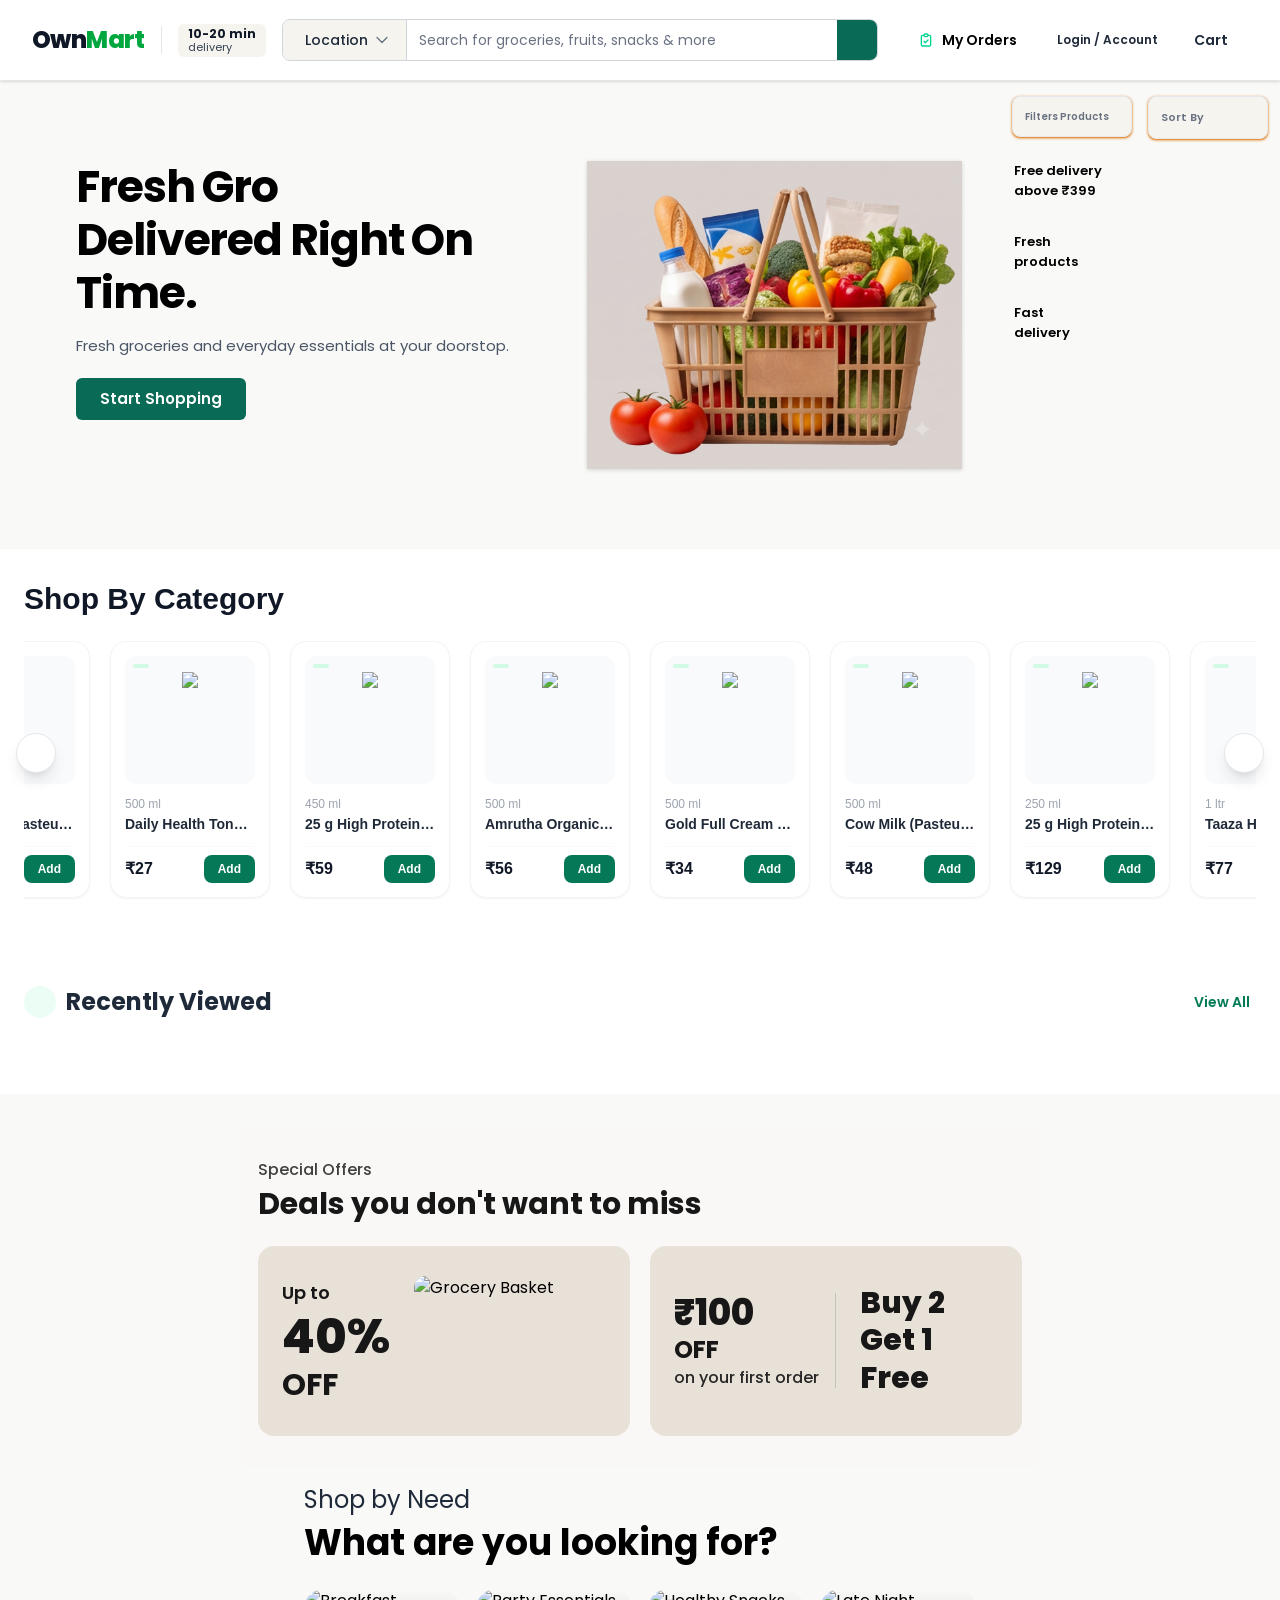
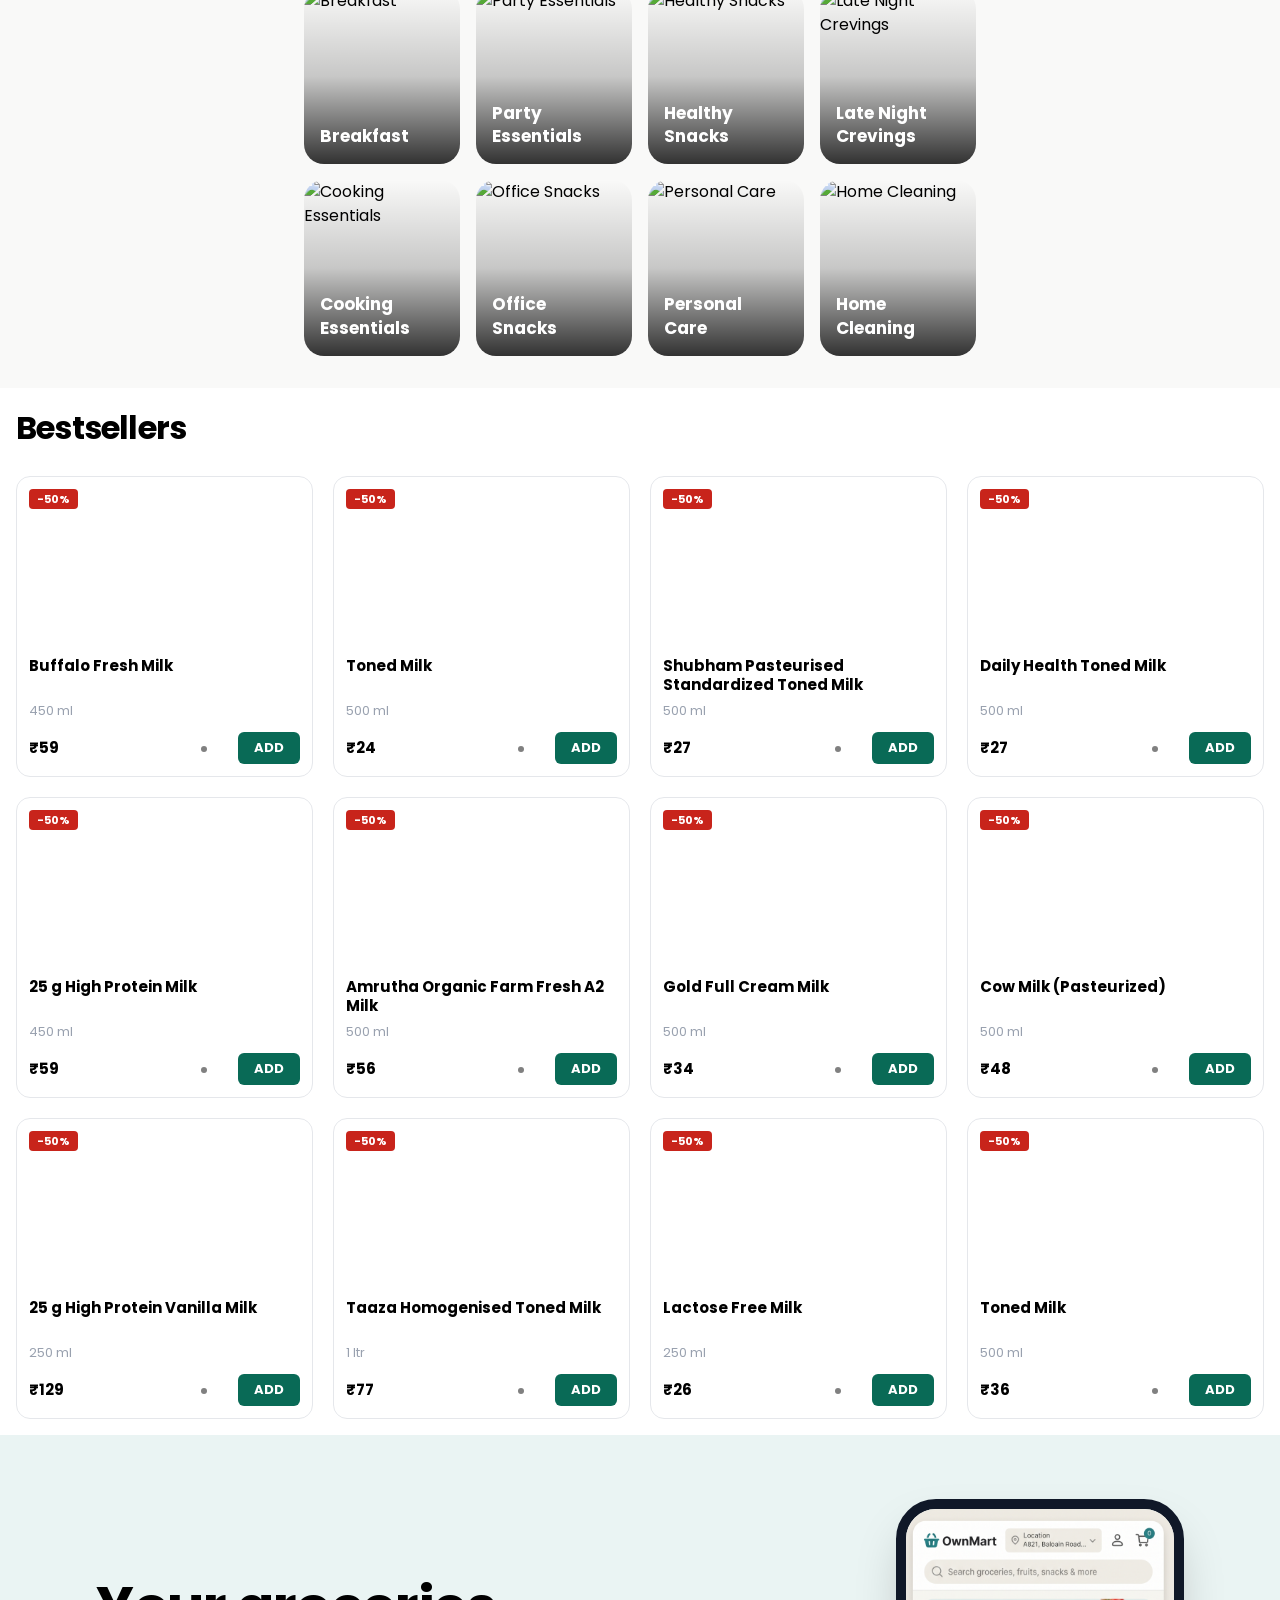
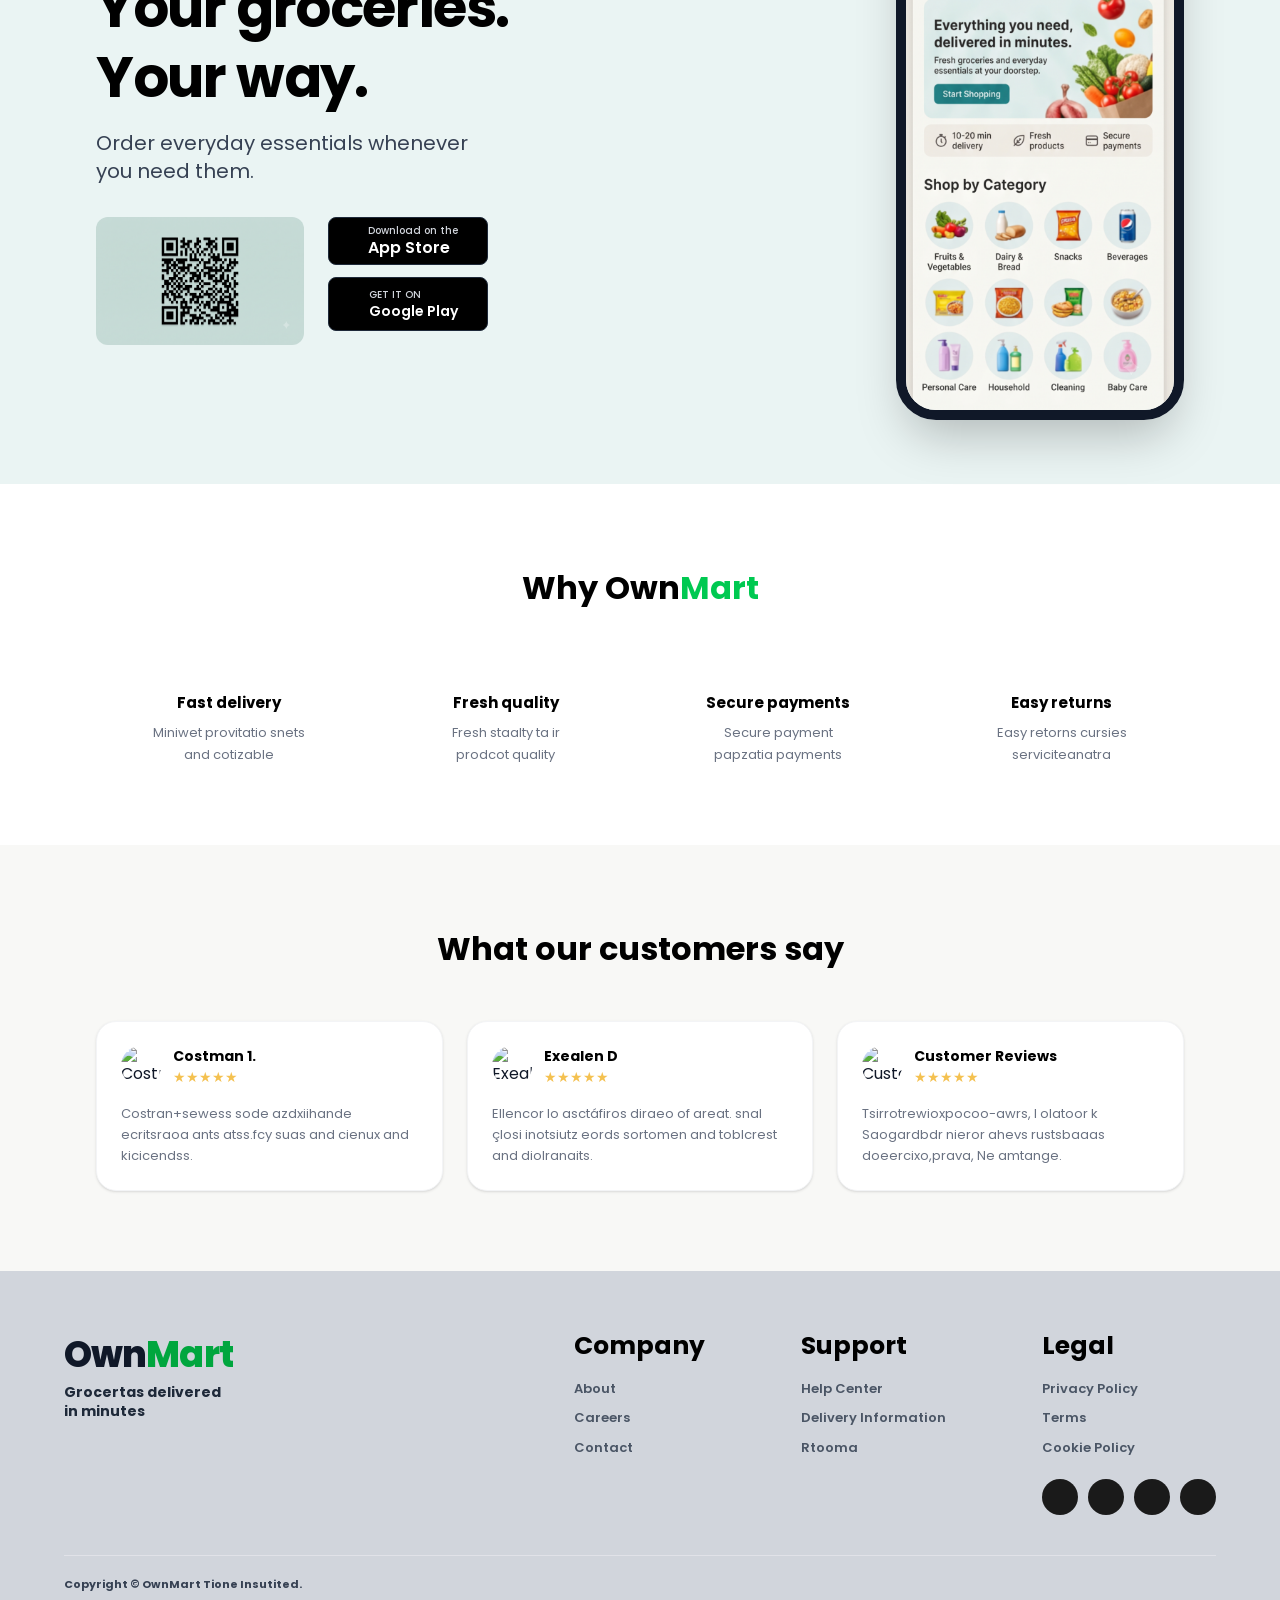
==== commit 85f36355: "feat: Add product sorting UI" ====
--- a/index.html
+++ b/index.html
@@ -155,37 +155,84 @@
 
 
       <div class="bg-[#f9f9f8] w-full py-20 md:px-16 px-3">
-        <div class=" md:w-64 w-34  absolute right-3 lg:top-24 z-10 top-36">
-          <details class=" group bg-[#F5F4EF]    shadow-amber-600 rounded-lg border border-gray-200 shadow-sm">
-
-            <summary
-              class="flex justify-between items-center p-3  font-semibold cursor-pointer list-none select-none [&::-webkit-details-marker]:hidden text-gray-500  text-xs">
-              Filters Products <i
-                class="fas fa-chevron-down text-gray-400 text-xs transition-transform group-open:rotate-180"></i>
-            </summary>
-
-            <div class="filteringDiv px-3 pb-3 border-t border-gray-100 flex flex-col gap-2.5 pt-3">
-              <label class="flex items-center gap-2.5 text-sm text-gray-600 hover:text-gray-900 cursor-pointer"><input
-                  type="checkbox" class="w-4 h-4 accent-green-600 cursor-pointer" value="cow" /> Cow Milk</label>
-              <label class="flex items-center gap-2.5 text-sm text-gray-600 hover:text-gray-900 cursor-pointer"><input
-                  type="checkbox" class="w-4 h-4 accent-green-600 cursor-pointer" value="Buffalo" /> Buffalo
-                Milk</label>
-              <label class="flex items-center gap-2.5 text-sm text-gray-600 hover:text-gray-900 cursor-pointer"><input
-                  type="checkbox" class="w-4 h-4 accent-green-600 cursor-pointer" value="Toned" /> Toned
-                Milk</label>
-              <label class="flex items-center gap-2.5 text-sm text-gray-600 hover:text-gray-900 cursor-pointer"><input
-                  type="checkbox" class="w-4 h-4 accent-green-600 cursor-pointer" value="Gold" /> Full Cream
-                Milk</label>
-              <label class="flex items-center gap-2.5 text-sm text-gray-600 hover:text-gray-900 cursor-pointer"><input
-                  type="checkbox" class="w-4 h-4 accent-green-600 cursor-pointer" value="Protein" /> Protein
-                Milk</label>
-
-              <button
-                class="text-xs text-green-600 font-semibold cursor-pointer text-left mt-1 pt-2 border-t border-gray-100">Clear
-                Filters</button>
-            </div>
-
-          </details>
+        <div class=" md:w-64 w-34 absolute right-3 lg:top-24 z-10 top-36 ">
+          <!-- Main Grid Div -->
+          <div class="grid grid-cols-1 md:grid-cols-2 gap-4 items-start">
+
+            <!-- 1. Filter Products -->
+            <details class="group bg-[#F5F4EF] shadow-amber-600 rounded-lg border border-gray-200 shadow-sm">
+
+              <summary
+                class="flex justify-between items-center p-3 font-semibold cursor-pointer list-none select-none [&::-webkit-details-marker]:hidden text-gray-500 text-[10px]">
+                Filters Products <i
+                  class="fas fa-chevron-down text-gray-400 text-xs transition-transform group-open:rotate-180"></i>
+              </summary>
+
+              <div class="filteringDiv px-3 pb-3 border-t border-gray-100 flex flex-col gap-2.5 pt-3">
+                <label class="flex items-center gap-2.5 text-xs text-gray-600 hover:text-gray-900 cursor-pointer"><input
+                    type="checkbox" class="w-4 h-4 accent-green-600 cursor-pointer" value="cow" /> Cow Milk</label>
+                <label class="flex items-center gap-2.5 text-xs text-gray-600 hover:text-gray-900 cursor-pointer"><input
+                    type="checkbox" class="w-4 h-4 accent-green-600 cursor-pointer" value="Buffalo" /> Buffalo
+                  Milk</label>
+                <label class="flex items-center gap-2.5 text-xs text-gray-600 hover:text-gray-900 cursor-pointer"><input
+                    type="checkbox" class="w-4 h-4 accent-green-600 cursor-pointer" value="Toned" /> Toned
+                  Milk</label>
+                <label class="flex items-center gap-2.5 text-xs text-gray-600 hover:text-gray-900 cursor-pointer"><input
+                    type="checkbox" class="w-4 h-4 accent-green-600 cursor-pointer" value="Gold" /> Full Cream
+                  Milk</label>
+                <label class="flex items-center gap-2.5 text-xs text-gray-600 hover:text-gray-900 cursor-pointer"><input
+                    type="checkbox" class="w-4 h-4 accent-green-600 cursor-pointer" value="Protein" /> Protein
+                  Milk</label>
+
+                <!-- Click karte hi saare checkboxes uncheck ho jayenge -->
+                <button type="button"
+                  onclick="this.closest('details').querySelectorAll('input').forEach(el => el.checked = false)"
+                  class="text-xs text-green-600 font-semibold cursor-pointer text-left mt-1 pt-2 border-t border-gray-100">
+                  Clear Filters
+                </button>
+              </div>
+
+            </details>
+
+            <!-- 2. Sort By UI -->
+            <details class="group bg-[#F5F4EF] rounded-lg shadow-amber-600 border border-gray-200 shadow-sm">
+
+              <summary
+                class="flex justify-between items-center p-3 font-semibold cursor-pointer list-none select-none [&::-webkit-details-marker]:hidden text-gray-500 text-[11px]">
+                Sort By <i
+                  class="fas fa-chevron-down text-gray-400 text-xs transition-transform group-open:rotate-180"></i>
+              </summary>
+
+              <div class="sortingDiv px-3 pb-3 border-t border-gray-100 flex flex-col gap-2.5 pt-3">
+
+                <label class="flex items-center gap-2.5 text-xs text-gray-600 hover:text-gray-900 cursor-pointer">
+                  <input type="radio" name="sort" class="w-4 h-4 accent-green-600 cursor-pointer" value="price-asc" />
+                  Price: Low to High
+                </label>
+                <label class="flex items-center gap-2.5 text-xs text-gray-600 hover:text-gray-900 cursor-pointer">
+                  <input type="radio" name="sort" class="w-4 h-4 accent-green-600 cursor-pointer" value="price-desc" />
+                  Price: High to Low
+                </label>
+                <label class="flex items-center gap-2.5 text-xs text-gray-600 hover:text-gray-900 cursor-pointer">
+                  <input type="radio" name="sort" class="w-4 h-4 accent-green-600 cursor-pointer" value="rating" />
+                  Customer Rating
+                </label>
+                <label class="flex items-center gap-2.5 text-xs text-gray-600 hover:text-gray-900 cursor-pointer">
+                  <input type="radio" name="sort" class="w-4 h-4 accent-green-600 cursor-pointer" value="newest" />
+                  Newest Arrivals
+                </label>
+
+                <!-- Click karte hi selected radio uncheck ho jayega -->
+                <button type="button"
+                  onclick="this.closest('details').querySelectorAll('input').forEach(el => el.checked = false)"
+                  class="text-xs text-green-600 font-semibold cursor-pointer text-left mt-1 pt-2 border-t border-gray-100">
+                  Reset Sort
+                </button>
+              </div>
+
+            </details>
+
+          </div>
         </div>
         <div class="w-full flex flex-col md:flex-row gap-10 items-start ">
           <!-- Left Side: Text and Button -->
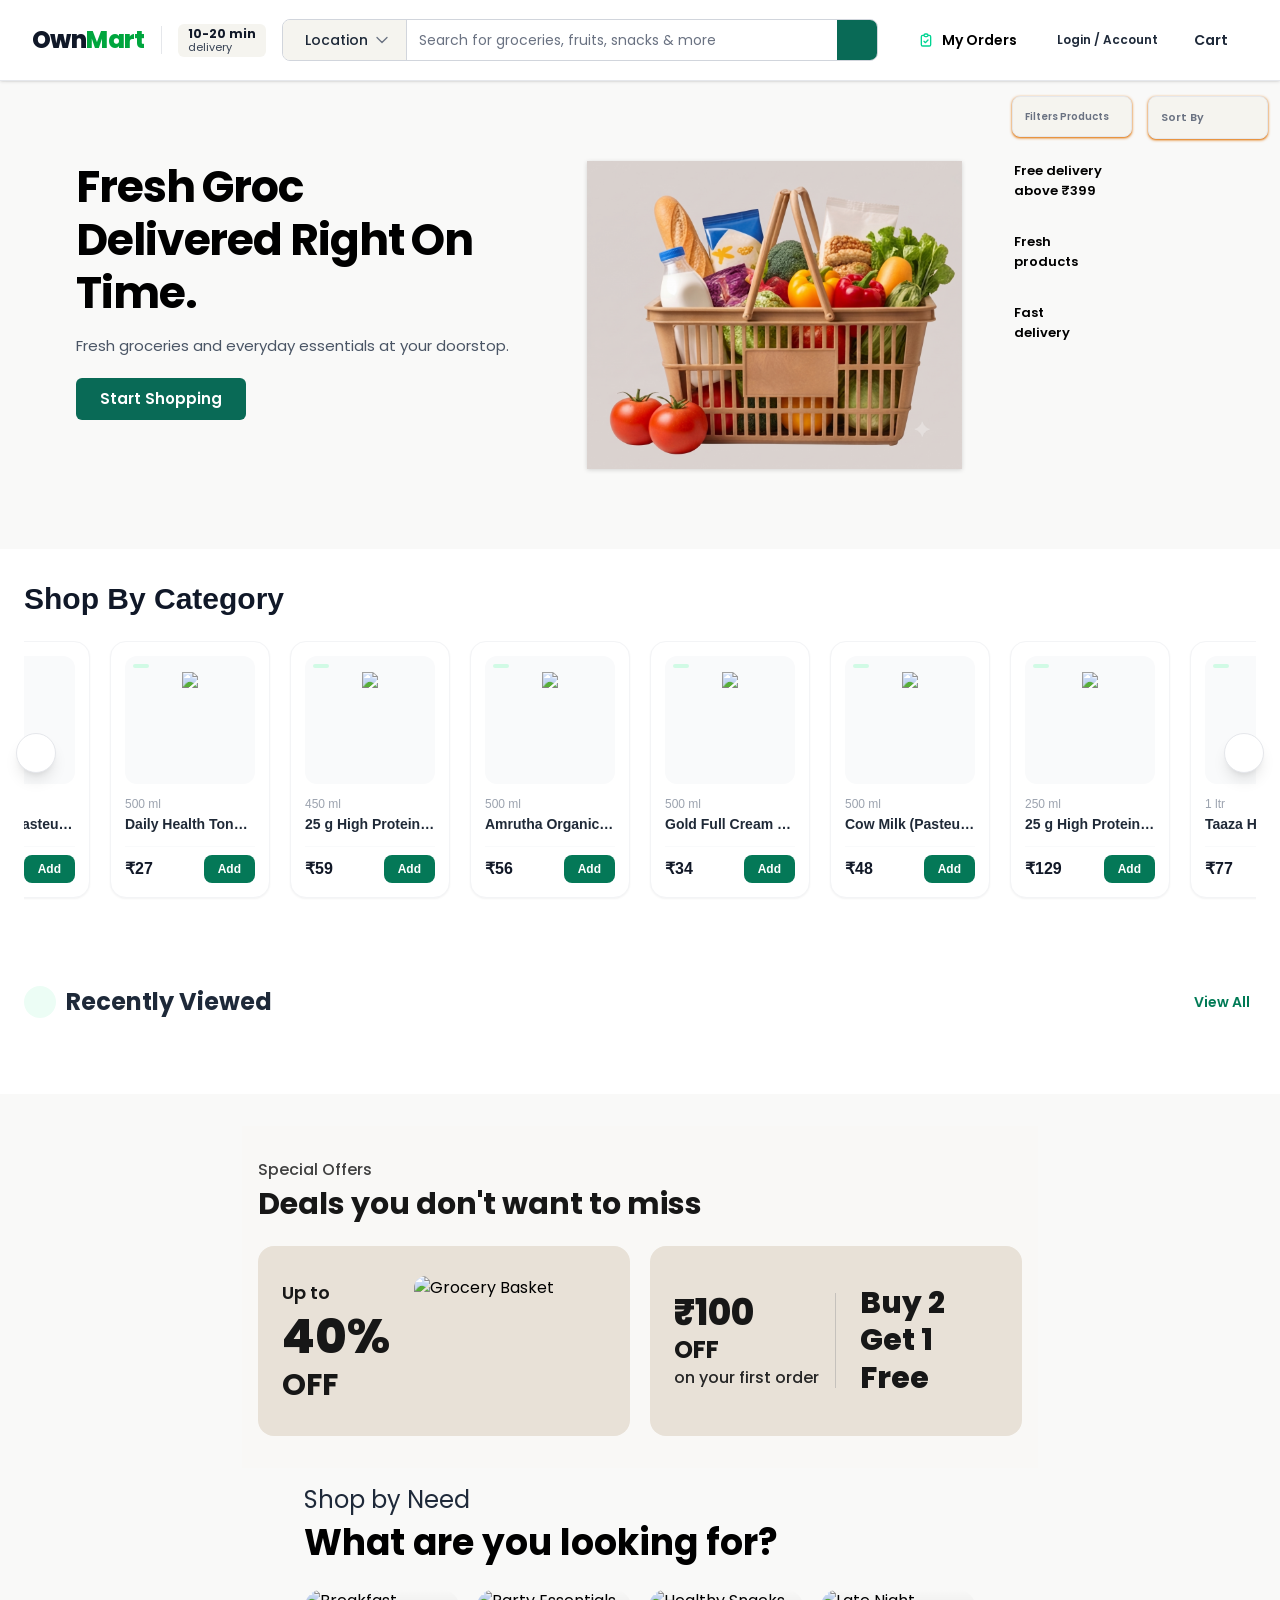
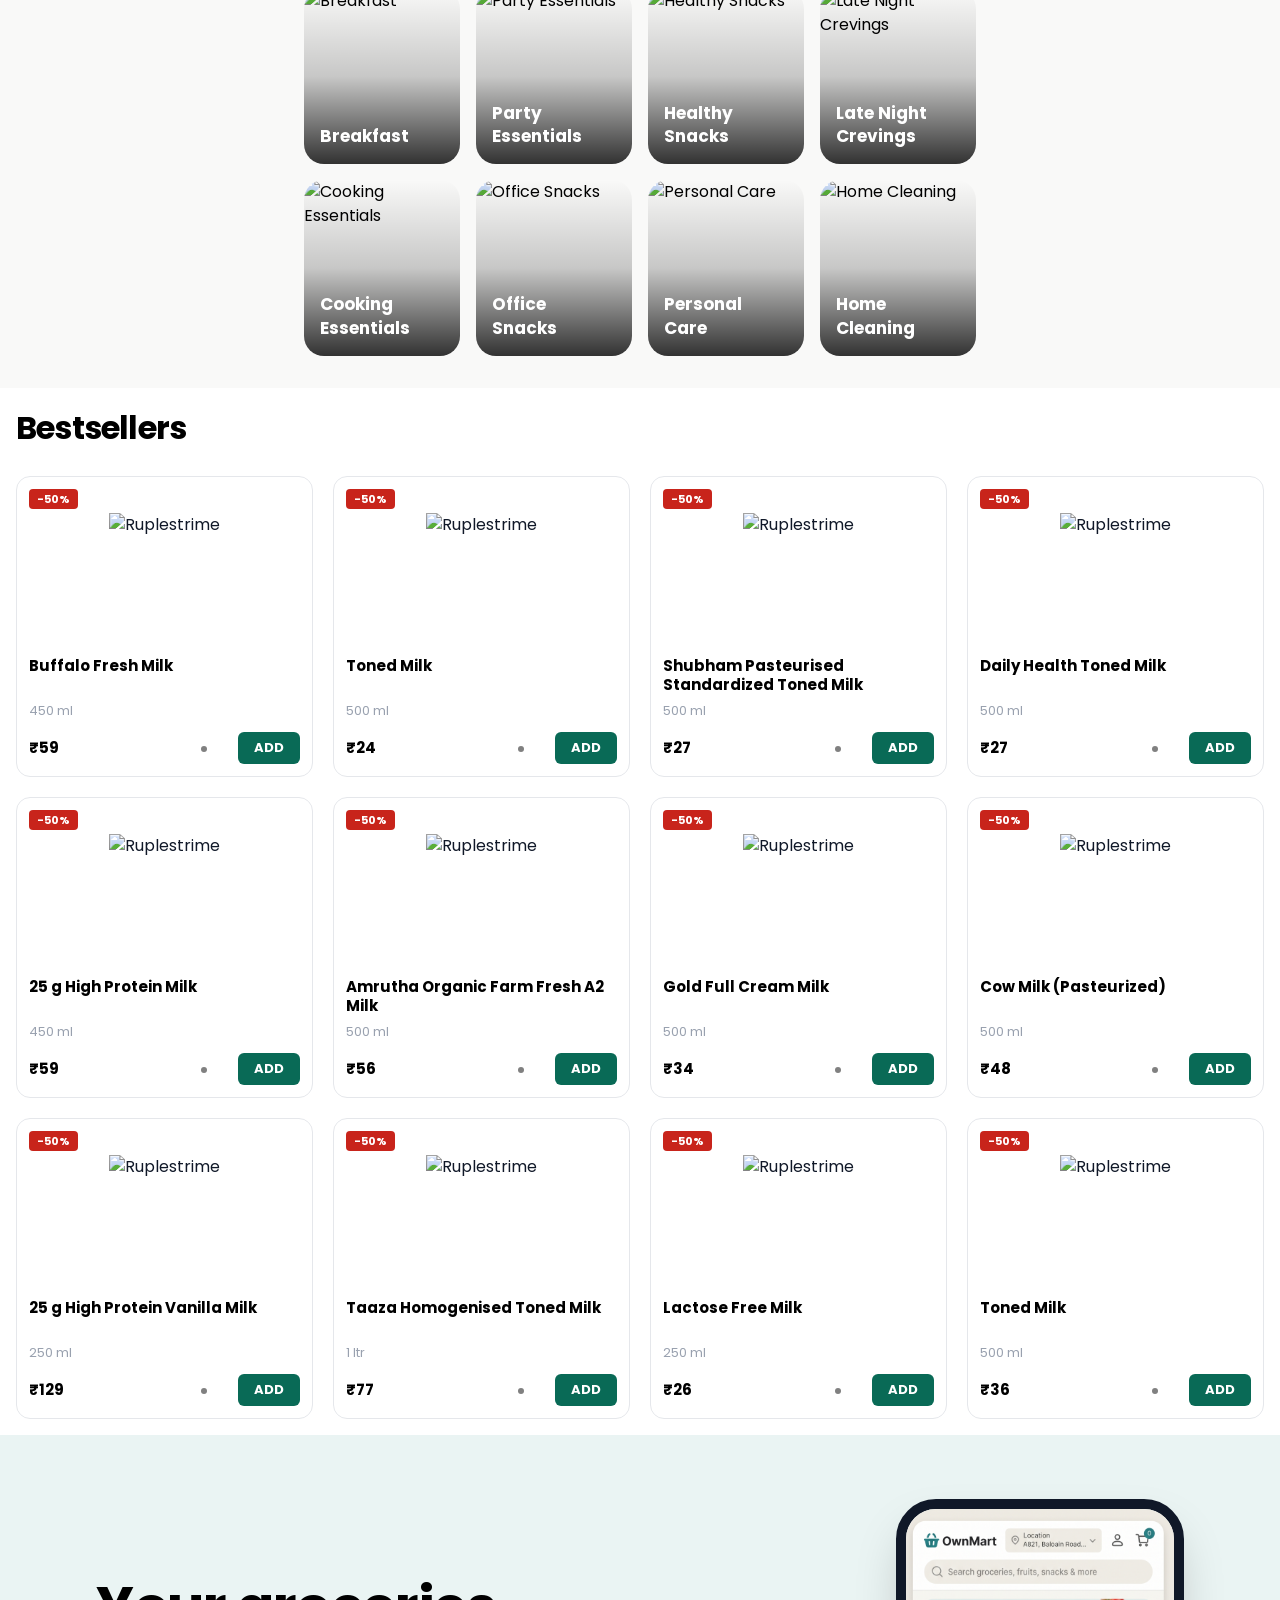
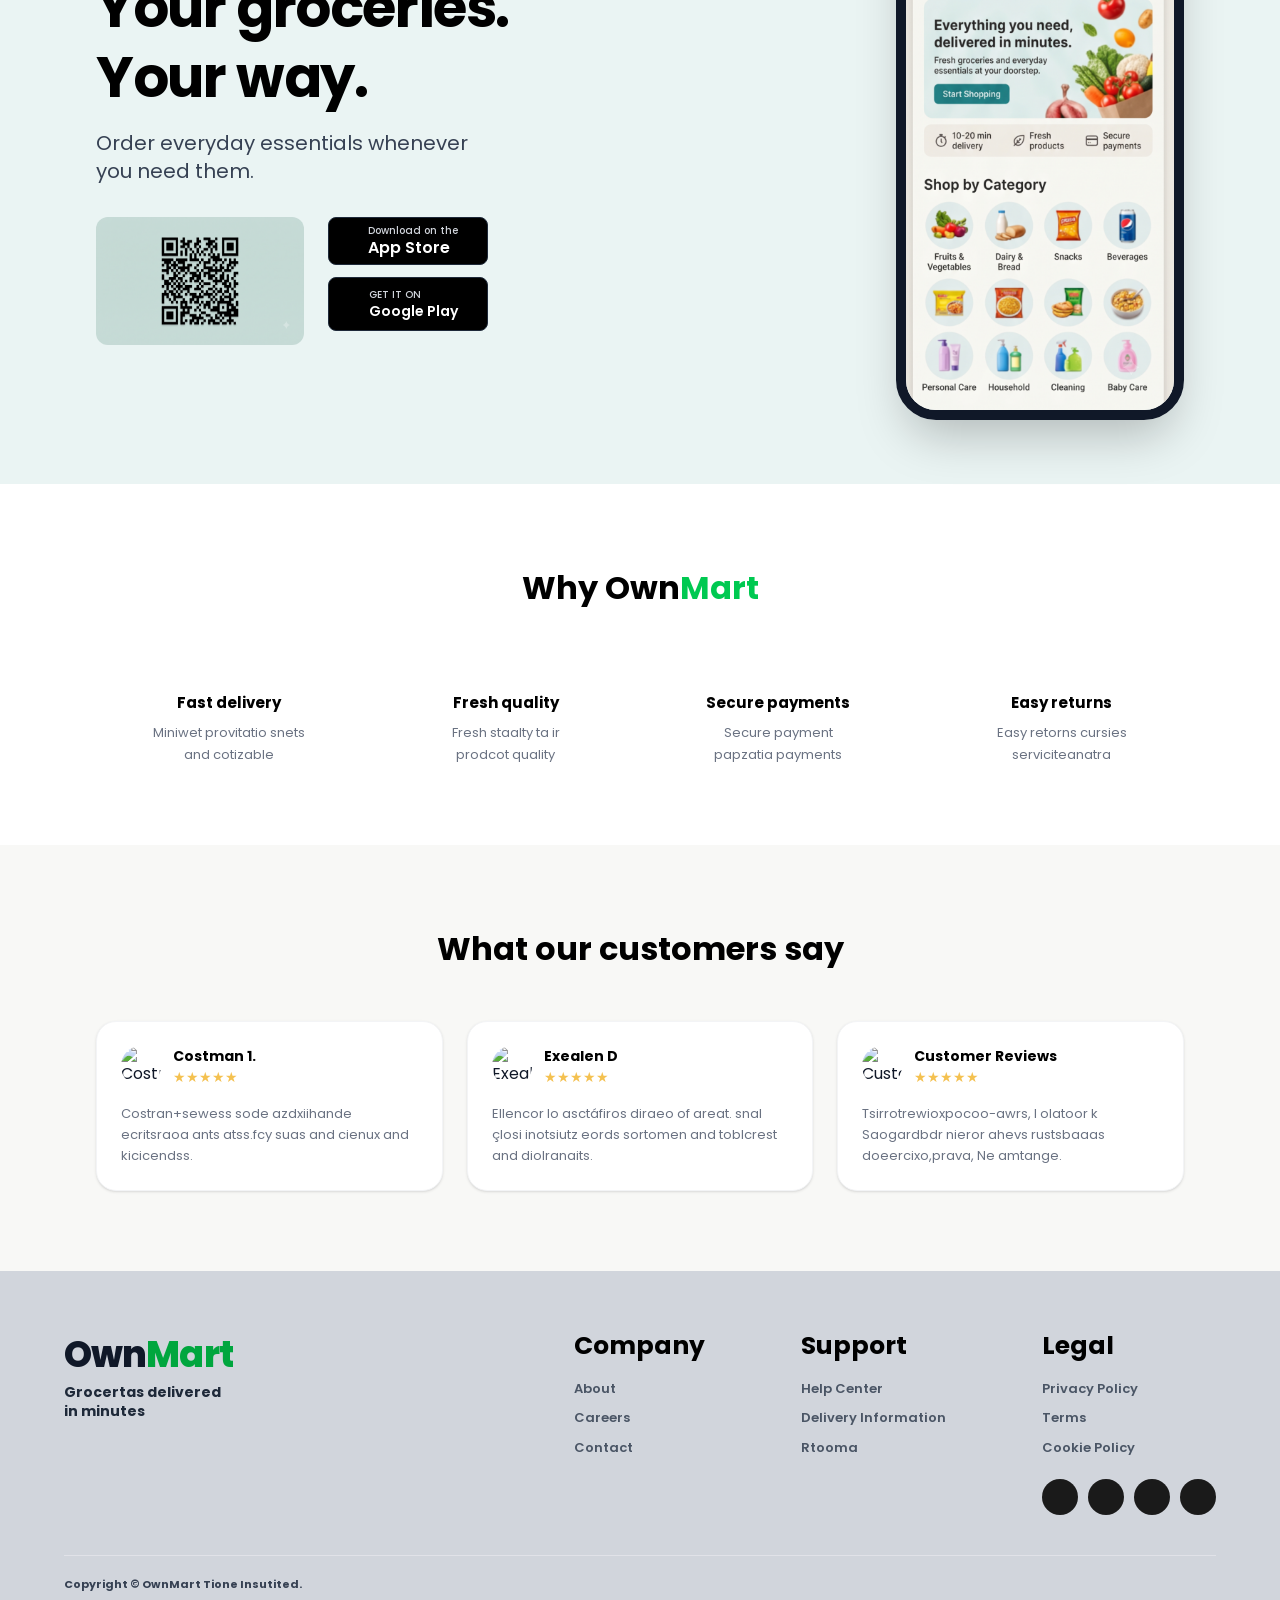
==== commit 8b251c2a: "Add sorting functionality" ====
--- a/index.html
+++ b/index.html
@@ -224,8 +224,7 @@
 
                 <!-- Click karte hi selected radio uncheck ho jayega -->
                 <button type="button"
-                  onclick="this.closest('details').querySelectorAll('input').forEach(el => el.checked = false)"
-                  class="text-xs text-green-600 font-semibold cursor-pointer text-left mt-1 pt-2 border-t border-gray-100">
+                  class="sortReset text-xs text-green-600 font-semibold cursor-pointer text-left mt-1 pt-2 border-t border-gray-100">
                   Reset Sort
                 </button>
               </div>
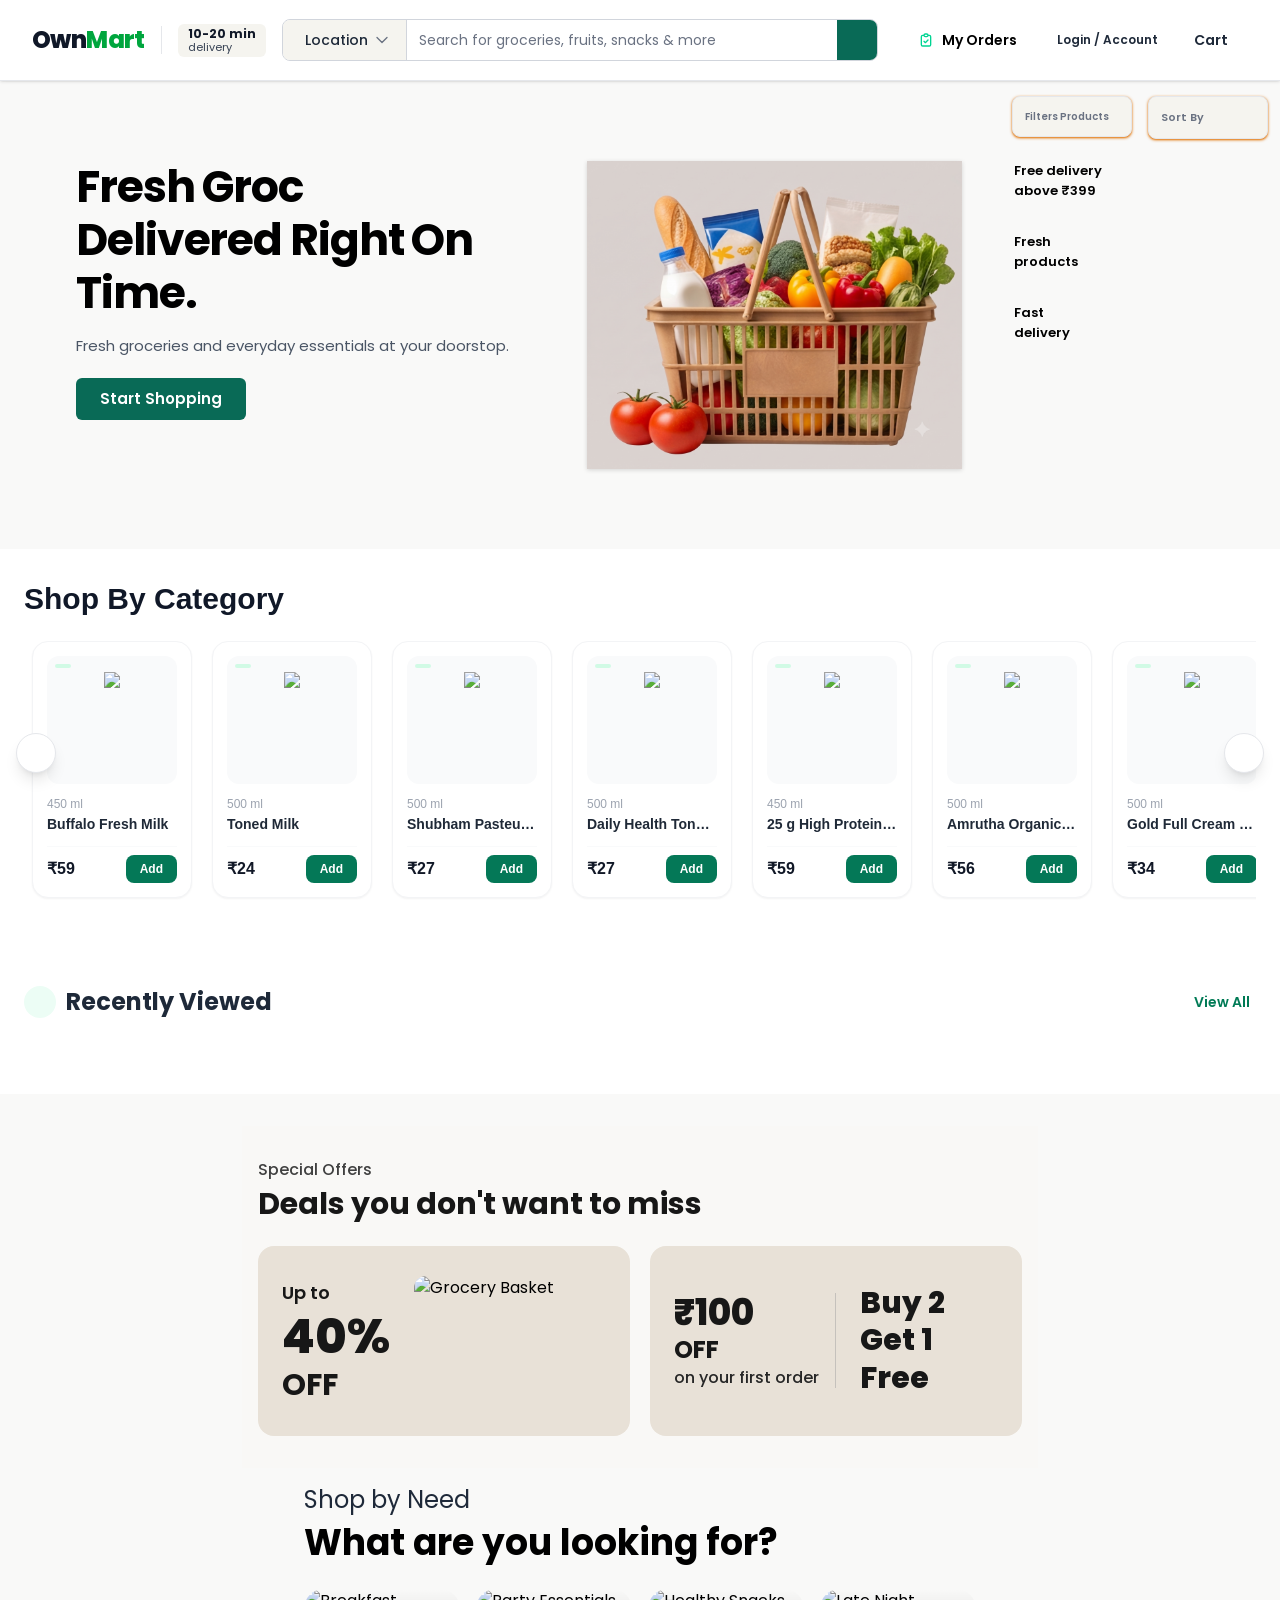
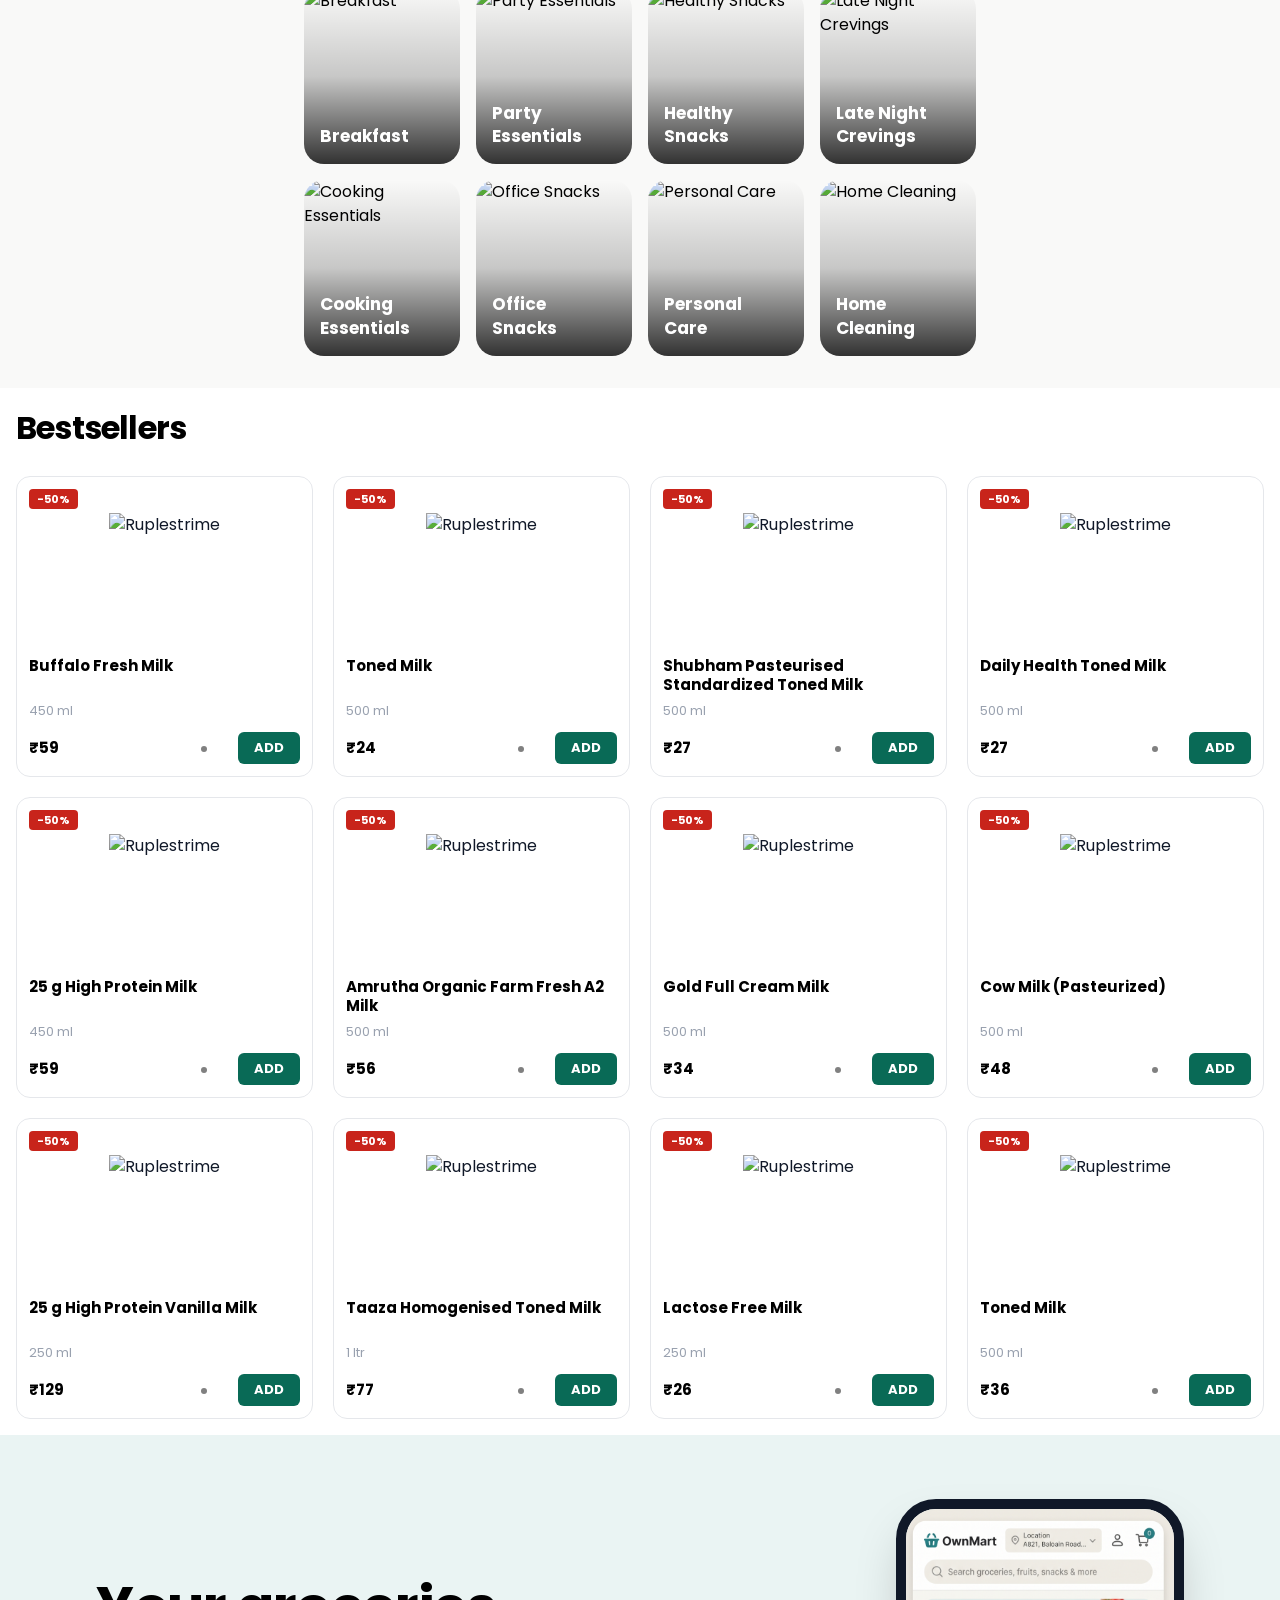
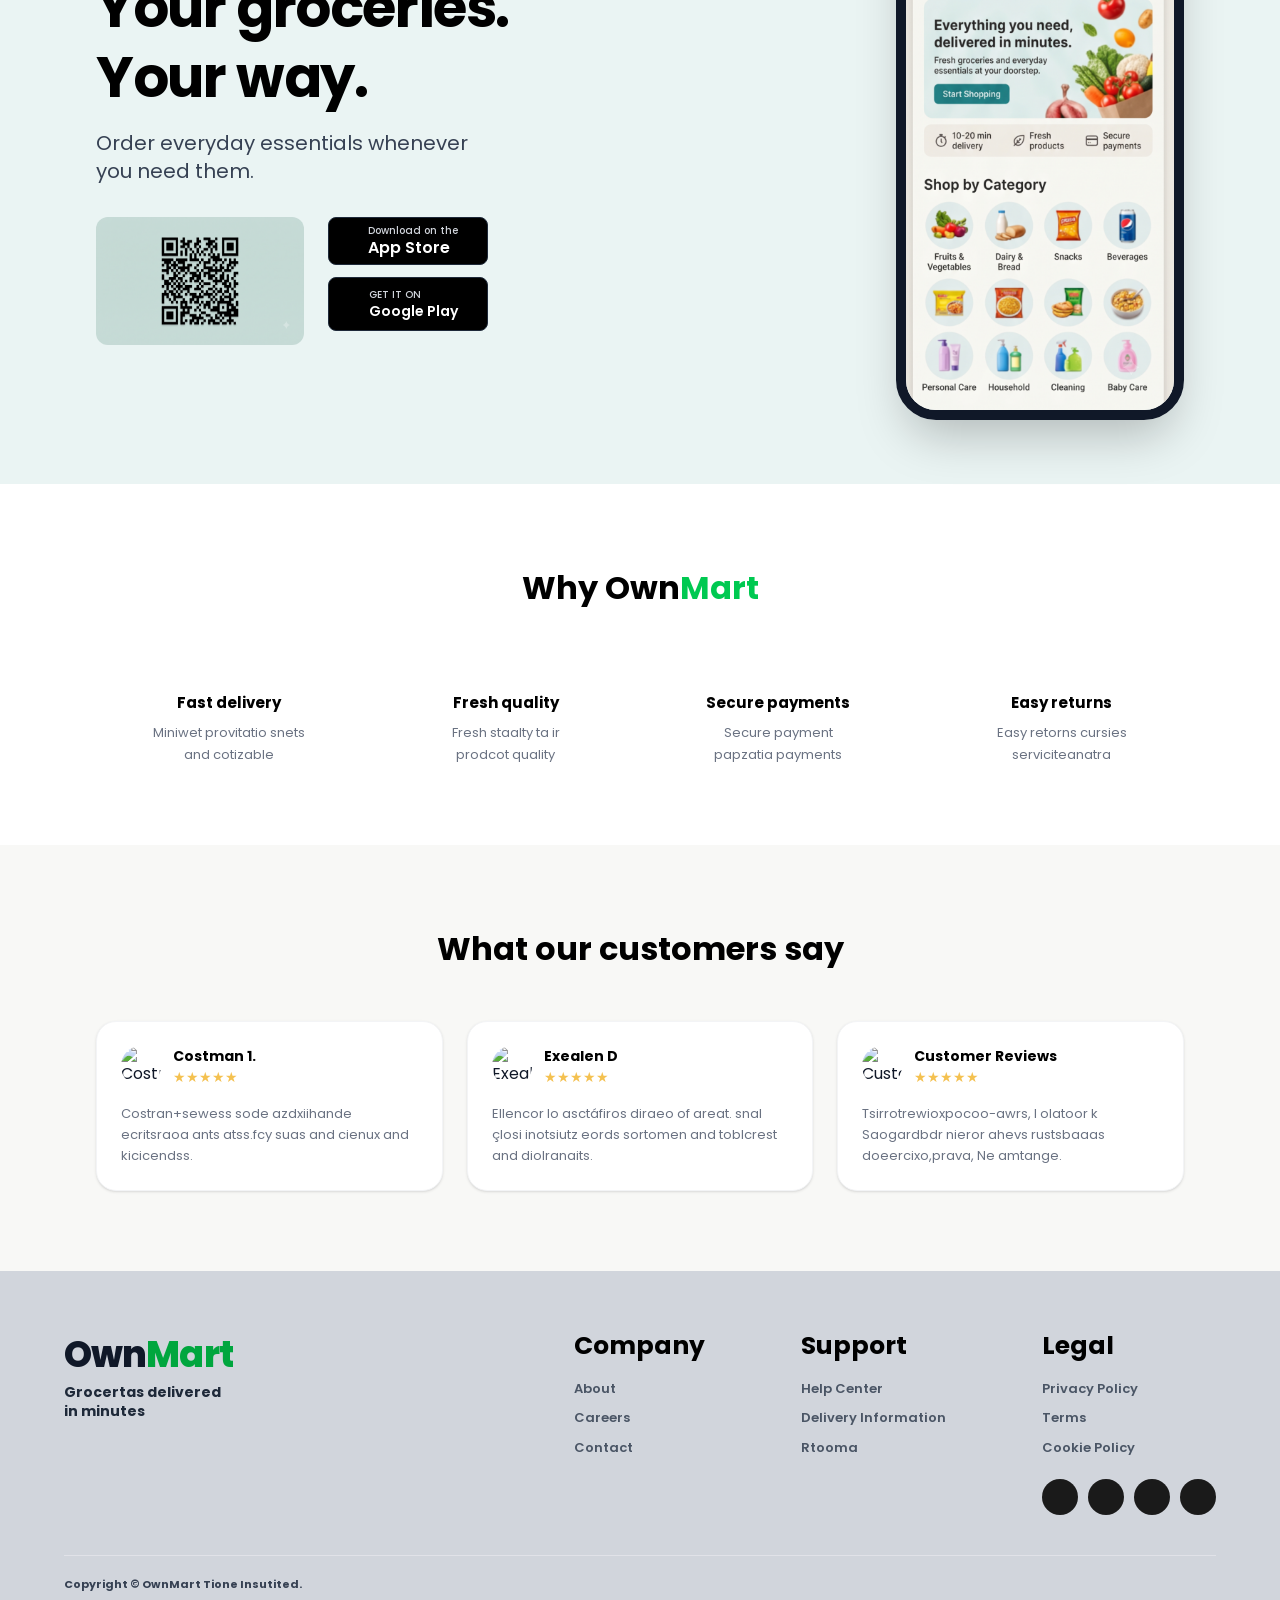
==== commit 6aed9ba8: "fix sorting bugs" ====
--- a/index.html
+++ b/index.html
@@ -296,7 +296,7 @@
           </button>
 
           <!-- Responsive Horizontal Scroll Container -->
-          <div class="cardContainer  gap-4 md:gap-5 overflow-x-auto pb-6 px-1 md:px-2 flex justify-center">
+          <div class="cardContainer  gap-4 md:gap-5 overflow-x-auto pb-6 px-1 md:px-2 flex">
             <!-- Card 1 -->
           </div>
 
